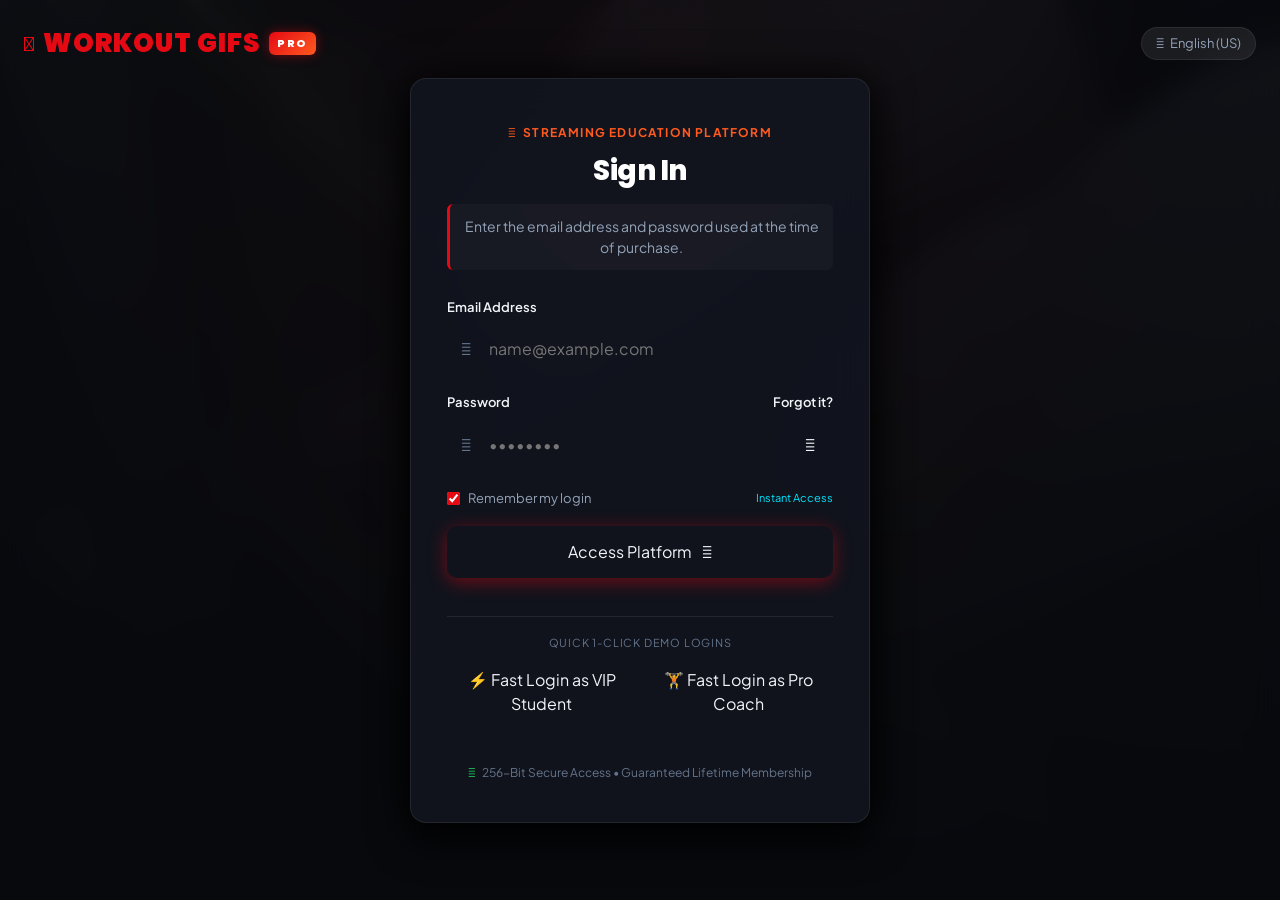
==== index.html @ c352045d "Initial commit: Workout GIFs - Netflix-Style Membership Platform ready for Vercel & Elementor" ====
<!DOCTYPE html>
<html lang="en">
<head>
  <meta charset="UTF-8">
  <meta name="viewport" content="width=device-width, initial-scale=1.0, viewport-fit=cover">
  <title>Workout GIFs • Netflix-Style Exercise Streaming & Membership Platform</title>
  
  <!-- ==========================================================================
       PROJECT CUSTOMIZATION VARIABLES (CUSTOM VARIABLES):
       
       NICHE: [NICHE] -> High-Performance Fitness, Biomechanics & Exercise Streaming
       TARGET AUDIENCE AGE: [AUDIENCE_AGE] -> 20 to 50 years old (Personal Trainers, Coaches, Athletes)
       TARGET AUDIENCE GENDER: [AUDIENCE_GENDER] -> Unisex (Female & Male Training Modules)
       MEMBERSHIP AREA NAME: [MEMBERSHIP_NAME] -> Workout GIFs • Exercise Streaming Platform
       VISUAL STYLE: [VISUAL_STYLE] -> Netflix Dark Cinema Premium
       PRIMARY COLOR: [PRIMARY_COLOR] -> #E50914 (Crimson Netflix Red)
       SECONDARY COLOR: [SECONDARY_COLOR] -> #FF5A1F (Athletic Neon Orange)
       ========================================================================== -->

  <!-- Google Fonts: Plus Jakarta Sans & Poppins -->
  <link rel="preconnect" href="https://fonts.googleapis.com">
  <link rel="preconnect" href="https://fonts.gstatic.com" crossorigin>
  <link href="https://fonts.googleapis.com/css2?family=Plus+Jakarta+Sans:wght@400;500;600;700;800;900&family=Poppins:wght@500;600;700;800;900&display=swap" rel="stylesheet">

  <!-- Font Awesome 6 Icons (Free CDN) -->
  <link rel="stylesheet" href="https://cdnjs.cloudflare.com/ajax/libs/font-awesome/6.5.1/css/all.min.css" integrity="sha512-DTOQO9RWCH3ppGqcWaEA1BIZOC6xxalwEsw9c2QQeAIftl+Vegovlnee1c9QX4TctnWMn13TZye+giMm8e2LwA==" crossorigin="anonymous" referrerpolicy="no-referrer" />

  <!-- Main Stylesheet -->
  <link rel="stylesheet" href="./styles.css">
</head>
<body class="ff-app-root">

  <!-- ==========================================================================
       1. CINEMATIC LOGIN SCREEN (STREAMING STYLE)
       ========================================================================== -->
  <div id="ff-login-screen" class="ff-login-screen">
    <div class="ff-login-backdrop-overlay"></div>
    
    <div class="ff-login-topbar">
      <div class="ff-brand-logo">
        <i class="fa-solid fa-play" style="font-size: 20px;"></i>
        <span>WORKOUT GIFs</span>
        <span class="ff-badge-pro">PRO</span>
      </div>
      <div class="ff-login-lang-pill">
        <i class="fa-solid fa-globe"></i>
        <span>English (US)</span>
      </div>
    </div>

    <div class="ff-login-card">
      <div class="ff-login-header">
        <div class="ff-login-tagline">
          <i class="fa-solid fa-fire"></i>
          <span>Streaming Education Platform</span>
        </div>
        <h2 class="ff-login-title">Sign In</h2>
        <p class="ff-login-instruction">
          Enter the email address and password used at the time of purchase.
        </p>
      </div>

      <div id="ff-login-alert" class="ff-login-alert ff-hidden"></div>

      <form id="ff-login-form" class="ff-login-form">
        <div class="ff-form-group">
          <label class="ff-label" for="ff-login-email">Email Address</label>
          <div class="ff-input-wrapper">
            <i class="fa-regular fa-envelope ff-input-icon"></i>
            <input type="email" id="ff-login-email" class="ff-input" placeholder="name@example.com" required autocomplete="email">
          </div>
        </div>

        <div class="ff-form-group">
          <div class="ff-label">
            <span>Password</span>
            <a href="javascript:void(0)" class="ff-link" onclick="alert('Enter any email and password to access this demo membership version.')">Forgot it?</a>
          </div>
          <div class="ff-input-wrapper">
            <i class="fa-solid fa-lock ff-input-icon"></i>
            <input type="password" id="ff-login-password" class="ff-input" placeholder="••••••••" required autocomplete="current-password">
            <button type="button" id="ff-toggle-password" class="ff-password-toggle" title="Show or hide password">
              <i class="fa-regular fa-eye"></i>
            </button>
          </div>
        </div>

        <div class="ff-login-options">
          <label class="ff-checkbox-label">
            <input type="checkbox" id="ff-remember-me" checked>
            <span>Remember my login</span>
          </label>
          <span style="font-size: 11px; color: var(--ff-accent-cyan);">Instant Access</span>
        </div>

        <button type="submit" id="ff-btn-submit-login" class="ff-btn-primary">
          <span>Access Platform</span>
          <i class="fa-solid fa-arrow-right"></i>
        </button>

        <div class="ff-login-demo-pills">
          <span class="ff-demo-text">Quick 1-Click Demo Logins</span>
          <div class="ff-pills-row">
            <button type="button" id="ff-fast-login-alumno" class="ff-pill-btn">
              ⚡ Fast Login as VIP Student
            </button>
            <button type="button" id="ff-fast-login-coach" class="ff-pill-btn">
              🏋️ Fast Login as Pro Coach
            </button>
          </div>
        </div>

        <div class="ff-login-footer">
          <i class="fa-solid fa-shield-halved" style="color: #22c55e;"></i>
          <span>256-Bit Secure Access • Guaranteed Lifetime Membership</span>
        </div>
      </form>
    </div>
  </div>

  <!-- ==========================================================================
       2. MAIN PLATFORM CONTAINER (STREAMING EXPERIENCE)
       ========================================================================== -->
  <div id="ff-main-app" class="ff-main-app ff-hidden">

    <!-- TOPBAR NAVIGATION (NETFLIX NAVBAR) -->
    <header id="ff-navbar" class="ff-navbar">
      <div class="ff-nav-left">
        <a href="javascript:void(0)" onclick="navigateTo('inicio')" class="ff-brand-logo">
          <i class="fa-solid fa-play" style="font-size: 18px;"></i>
          <span>WORKOUT GIFs</span>
          <span class="ff-badge-pro">PRO</span>
        </a>

        <!-- Main Desktop Menu -->
        <ul class="ff-nav-menu">
          <li class="ff-nav-item ff-active" data-target="inicio">
            <a href="javascript:void(0)" class="ff-nav-link">Home</a>
          </li>
          <li class="ff-nav-item" data-target="modulos">
            <a href="javascript:void(0)" class="ff-nav-link">Modules</a>
          </li>
          <li class="ff-nav-item" data-target="clases">
            <a href="javascript:void(0)" class="ff-nav-link">Classes</a>
          </li>
          <li class="ff-nav-item" data-target="bonus">
            <a href="javascript:void(0)" class="ff-nav-link">
              <span>Bonuses</span>
              <span class="ff-badge-status ff-badge-nuevo" style="font-size: 9px; padding: 1px 5px;">4 FREE</span>
            </a>
          </li>
          <li class="ff-nav-item" data-target="recursos">
            <a href="javascript:void(0)" class="ff-nav-link">Resources</a>
          </li>
          <li class="ff-nav-item" data-target="comunidad">
            <a href="javascript:void(0)" class="ff-nav-link">Community</a>
          </li>
          <li class="ff-nav-item" data-target="soporte">
            <a href="javascript:void(0)" class="ff-nav-link">Support</a>
          </li>
          <li class="ff-nav-item" data-target="perfil">
            <a href="javascript:void(0)" class="ff-nav-link">My Profile</a>
          </li>
        </ul>
      </div>

      <div class="ff-nav-right">
        <!-- Expandable Search Bar -->
        <div id="ff-search-box" class="ff-search-box">
          <button id="ff-search-btn" class="ff-search-btn" title="Search exercises or classes">
            <i class="fa-solid fa-magnifying-glass"></i>
          </button>
          <input type="text" id="ff-search-input" class="ff-search-input" placeholder="Search exercises, muscle groups, techniques...">
        </div>

        <!-- Notifications -->
        <div class="ff-notifications">
          <button id="ff-notif-btn" class="ff-notif-btn" title="Notifications">
            <i class="fa-regular fa-bell"></i>
            <span class="ff-notif-badge"></span>
          </button>
          <div id="ff-notif-dropdown" class="ff-notif-dropdown">
            <div class="ff-notif-head">
              <span>Recent Notifications</span>
              <span style="font-size: 11px; color: var(--ff-primary); cursor: pointer;">Mark all as read</span>
            </div>
            <div class="ff-notif-item" onclick="openPlayerModal('class-1')">
              <i class="fa-solid fa-sparkles ff-notif-icon"></i>
              <div>
                <strong>New MasterClass added:</strong> Squat Biomechanics in 4K.
                <div style="font-size: 10px; color: var(--ff-text-dim);">30 minutes ago</div>
              </div>
            </div>
            <div class="ff-notif-item" onclick="navigateTo('bonus')">
              <i class="fa-solid fa-gift ff-notif-icon"></i>
              <div>
                <strong>Bonus unlocked:</strong> Automated Periodization Spreadsheet V3.
                <div style="font-size: 10px; color: var(--ff-text-dim);">Today at 10:15 AM</div>
              </div>
            </div>
            <div class="ff-notif-item" onclick="navigateTo('comunidad')">
              <i class="fa-solid fa-comments ff-notif-icon"></i>
              <div>
                <strong>Active Community:</strong> Coach Mateo shared a new case study.
                <div style="font-size: 10px; color: var(--ff-text-dim);">Yesterday</div>
              </div>
            </div>
          </div>
        </div>

        <!-- User Profile Dropdown -->
        <div id="ff-profile-menu" class="ff-profile-menu">
          <div id="ff-profile-btn" class="ff-profile-btn">
            <div class="ff-avatar-badge ff-profile-avatar-bind">VP</div>
            <i class="fa-solid fa-chevron-down ff-profile-arrow"></i>
          </div>

          <div id="ff-profile-dropdown" class="ff-profile-dropdown">
            <div class="ff-profile-user-info">
              <span class="ff-profile-name ff-profile-name-bind">VIP Athlete</span>
              <span class="ff-profile-email ff-profile-email-bind">member@example.com</span>
              <span class="ff-profile-plan-pill">Lifetime Pro Membership</span>
            </div>
            <div class="ff-dropdown-links">
              <div class="ff-dropdown-link" onclick="navigateTo('perfil')">
                <i class="fa-regular fa-user"></i>
                <span>My Profile & Progress</span>
              </div>
              <div class="ff-dropdown-link" onclick="navigateTo('perfil')">
                <i class="fa-regular fa-bookmark"></i>
                <span>My Saved Classes</span>
              </div>
              <div class="ff-dropdown-link" onclick="navigateTo('soporte')">
                <i class="fa-regular fa-circle-question"></i>
                <span>Help Center & FAQ</span>
              </div>
              <div class="ff-dropdown-link ff-dropdown-logout ff-action-logout">
                <i class="fa-solid fa-right-from-bracket"></i>
                <span>Sign Out</span>
              </div>
            </div>
          </div>
        </div>

        <!-- Mobile Hamburger Button -->
        <button id="ff-hamburger" class="ff-hamburger" title="Open mobile navigation">
          <i class="fa-solid fa-bars"></i>
        </button>
      </div>
    </header>

    <!-- MOBILE OFF-CANVAS DRAWER -->
    <div id="ff-mobile-drawer" class="ff-mobile-drawer">
      <div id="ff-drawer-backdrop" class="ff-drawer-backdrop"></div>
      <div class="ff-drawer-content">
        <div class="ff-drawer-header">
          <div class="ff-brand-logo">
            <i class="fa-solid fa-play" style="font-size: 16px;"></i>
            <span>WORKOUT GIFs</span>
            <span class="ff-badge-pro">PRO</span>
          </div>
          <button id="ff-drawer-close" class="ff-drawer-close">
            <i class="fa-solid fa-xmark"></i>
          </button>
        </div>

        <ul class="ff-drawer-nav">
          <li class="ff-drawer-item ff-active" data-target="inicio">
            <a href="javascript:void(0)" class="ff-drawer-link">
              <i class="fa-solid fa-house"></i>
              <span>Home</span>
            </a>
          </li>
          <li class="ff-drawer-item" data-target="modulos">
            <a href="javascript:void(0)" class="ff-drawer-link">
              <i class="fa-solid fa-cubes"></i>
              <span>Modules</span>
            </a>
          </li>
          <li class="ff-drawer-item" data-target="clases">
            <a href="javascript:void(0)" class="ff-drawer-link">
              <i class="fa-solid fa-film"></i>
              <span>Classes & Videos</span>
            </a>
          </li>
          <li class="ff-drawer-item" data-target="bonus">
            <a href="javascript:void(0)" class="ff-drawer-link">
              <i class="fa-solid fa-gift"></i>
              <span>4 Exclusive Bonuses</span>
            </a>
          </li>
          <li class="ff-drawer-item" data-target="recursos">
            <a href="javascript:void(0)" class="ff-drawer-link">
              <i class="fa-solid fa-download"></i>
              <span>Resources & PDFs</span>
            </a>
          </li>
          <li class="ff-drawer-item" data-target="comunidad">
            <a href="javascript:void(0)" class="ff-drawer-link">
              <i class="fa-solid fa-users"></i>
              <span>VIP Community</span>
            </a>
          </li>
          <li class="ff-drawer-item" data-target="soporte">
            <a href="javascript:void(0)" class="ff-drawer-link">
              <i class="fa-solid fa-headset"></i>
              <span>Technical Support</span>
            </a>
          </li>
          <li class="ff-drawer-item" data-target="perfil">
            <a href="javascript:void(0)" class="ff-drawer-link">
              <i class="fa-solid fa-user-gear"></i>
              <span>My Profile</span>
            </a>
          </li>
        </ul>

        <div style="margin-top: auto; padding-top: 16px; border-top: 1px solid var(--ff-border-subtle);">
          <button class="ff-btn-secondary ff-action-logout" style="width: 100%; justify-content: center; color: #f87171; border-color: rgba(220,38,38,0.3);">
            <i class="fa-solid fa-right-from-bracket"></i>
            <span>Sign Out</span>
          </button>
        </div>
      </div>
    </div>

    <!-- ==========================================================================
         MAIN CONTENT AREA (DYNAMIC FRONT-END VIEWS)
         ========================================================================== -->
    <main class="ff-main-wrapper">

      <!-- ========================================================================
           A) VIEW: HOME / STREAMING FEED (#ff-view-inicio)
           ======================================================================== -->
      <section id="ff-view-inicio" class="ff-section-view ff-view-active">
        
        <!-- FEATURED HERO BANNER (NETFLIX CINEMA STYLE) -->
        <div class="ff-hero">
          <div class="ff-container">
            <div class="ff-hero-content">
              <div class="ff-hero-badges">
                <span class="ff-hero-kicker">🔥 #1 TRENDING IN WORKOUT SCIENCE</span>
                <span class="ff-hero-pill">4K ULTRA HD</span>
                <span class="ff-hero-pill">MASTERCLASS</span>
              </div>

              <h1 class="ff-hero-title">
                MASTER BIOMECHANICS: THE SCIENCE OF HYPERTROPHY & PERFECT FORM
              </h1>

              <p class="ff-hero-description">
                Learn how to perform and coach every movement with pinpoint accuracy. Protect your joints, maximize motor unit recruitment in every set, and master the full library of 1,000+ exercise GIFs ready to share via WhatsApp.
              </p>

              <div class="ff-hero-meta">
                <span class="ff-match-score">99% Match</span>
                <span>2026</span>
                <span>8 Modules</span>
                <span>120+ Lessons</span>
                <span class="ff-badge-status ff-badge-disponible">Cinema Quality</span>
              </div>

              <div class="ff-hero-actions">
                <button class="ff-btn-play" onclick="openPlayerModal('class-1')">
                  <i class="fa-solid fa-play"></i>
                  <span>Play Now</span>
                </button>
                <button class="ff-btn-secondary" onclick="openPlayerModal('class-1')">
                  <i class="fa-solid fa-circle-info"></i>
                  <span>More Info</span>
                </button>
                <button class="ff-btn-icon-round" onclick="showToast('✓ Saved to your favorites list', 'fa-solid fa-bookmark')" title="Add to My List">
                  <i class="fa-solid fa-plus"></i>
                </button>
              </div>
            </div>
          </div>
        </div>

        <!-- CONTENT ROWS / HORIZONTAL CAROUSELS -->
        <div class="ff-feed-rows">
          
          <!-- ROW 1: CONTINUE LEARNING -->
          <div class="ff-row">
            <div class="ff-row-header">
              <div class="ff-row-title-wrap">
                <h3 class="ff-row-title">Continue Learning</h3>
                <span class="ff-row-badge">In Progress</span>
              </div>
              <span class="ff-row-see-all" onclick="navigateTo('clases')">View All <i class="fa-solid fa-chevron-right"></i></span>
            </div>
            
            <div class="ff-carousel-wrapper">
              <button class="ff-carousel-nav ff-carousel-prev" title="Scroll left"><i class="fa-solid fa-chevron-left"></i></button>
              <div id="ff-track-seguir-viendo" class="ff-carousel-track">
                <!-- Injected via JS -->
              </div>
              <button class="ff-carousel-nav ff-carousel-next" title="Scroll right"><i class="fa-solid fa-chevron-right"></i></button>
            </div>
          </div>

          <!-- ROW 2: START HERE (FOUNDATIONS) -->
          <div class="ff-row">
            <div class="ff-row-header">
              <div class="ff-row-title-wrap">
                <h3 class="ff-row-title">Start Here • Platform Foundations & Onboarding</h3>
                <span class="ff-row-badge">Getting Started</span>
              </div>
              <span class="ff-row-see-all" onclick="navigateTo('modulos')">View Modules <i class="fa-solid fa-chevron-right"></i></span>
            </div>
            
            <div class="ff-carousel-wrapper">
              <button class="ff-carousel-nav ff-carousel-prev"><i class="fa-solid fa-chevron-left"></i></button>
              <div id="ff-track-empieza-aqui" class="ff-carousel-track">
                <!-- Injected via JS -->
              </div>
              <button class="ff-carousel-nav ff-carousel-next"><i class="fa-solid fa-chevron-right"></i></button>
            </div>
          </div>

          <!-- ROW 3: TOP 5 MOST WATCHED (NETFLIX BIG NUMBERS) -->
          <div class="ff-row">
            <div class="ff-row-header">
              <div class="ff-row-title-wrap">
                <h3 class="ff-row-title">Top 5 Most Watched Classes This Week</h3>
                <span class="ff-row-badge" style="background: rgba(229,9,20,0.15); color: #ff4d5a; border-color: rgba(229,9,20,0.3);">Trending</span>
              </div>
            </div>
            
            <div class="ff-carousel-wrapper">
              <button class="ff-carousel-nav ff-carousel-prev"><i class="fa-solid fa-chevron-left"></i></button>
              <div id="ff-track-top10" class="ff-carousel-track">
                <!-- Injected via JS -->
              </div>
              <button class="ff-carousel-nav ff-carousel-next"><i class="fa-solid fa-chevron-right"></i></button>
            </div>
          </div>

          <!-- ROW 4: RECOMMENDED FOR YOU -->
          <div class="ff-row">
            <div class="ff-row-header">
              <div class="ff-row-title-wrap">
                <h3 class="ff-row-title">Recommended For You</h3>
                <span class="ff-row-badge">Tailored to your profile</span>
              </div>
              <span class="ff-row-see-all" onclick="navigateTo('clases')">Explore Library <i class="fa-solid fa-chevron-right"></i></span>
            </div>
            
            <div class="ff-carousel-wrapper">
              <button class="ff-carousel-nav ff-carousel-prev"><i class="fa-solid fa-chevron-left"></i></button>
              <div id="ff-track-recomendados" class="ff-carousel-track">
                <!-- Injected via JS -->
              </div>
              <button class="ff-carousel-nav ff-carousel-next"><i class="fa-solid fa-chevron-right"></i></button>
            </div>
          </div>

          <!-- ROW 5: NEW RELEASES & PREMIERES -->
          <div class="ff-row">
            <div class="ff-row-header">
              <div class="ff-row-title-wrap">
                <h3 class="ff-row-title">New Releases & Exclusive Premieres</h3>
                <span class="ff-row-badge">Updated 2026</span>
              </div>
              <span class="ff-row-see-all" onclick="navigateTo('clases')">View All <i class="fa-solid fa-chevron-right"></i></span>
            </div>
            
            <div class="ff-carousel-wrapper">
              <button class="ff-carousel-nav ff-carousel-prev"><i class="fa-solid fa-chevron-left"></i></button>
              <div id="ff-track-nuevos" class="ff-carousel-track">
                <!-- Injected via JS -->
              </div>
              <button class="ff-carousel-nav ff-carousel-next"><i class="fa-solid fa-chevron-right"></i></button>
            </div>
          </div>

          <!-- VIP BONUSES PROMOTIONAL CALLOUT BANNER -->
          <div class="ff-container" style="margin-top: 10px; margin-bottom: 20px;">
            <div style="background: linear-gradient(135deg, rgba(229,9,20,0.2) 0%, rgba(255,90,31,0.1) 100%), #141824; border: 1px solid rgba(229,9,20,0.3); border-radius: var(--ff-radius-lg); padding: 36px; display: flex; align-items: center; justify-content: space-between; flex-wrap: wrap; gap: 24px;">
              <div style="max-width: 680px;">
                <span style="color: var(--ff-secondary); font-size: 12px; font-weight: 800; text-transform: uppercase; letter-spacing: 1.2px;">Don't forget your gifts!</span>
                <h3 style="font-family: var(--ff-font-display); font-size: 26px; font-weight: 900; color: #fff; margin-top: 6px;">You Have 4 Exclusive Bonuses Worth $297 USD Unlocked</h3>
                <p style="font-size: 14px; color: var(--ff-text-muted); margin-top: 8px;">Includes the Master Hypertrophy Manual, Posture Correction Guide, 150 High-Protein Recipes, and the Automated Periodization Spreadsheet.</p>
              </div>
              <button class="ff-btn-primary" onclick="navigateTo('bonus')" style="width: auto; padding: 14px 28px;">
                <i class="fa-solid fa-gift"></i>
                <span>View & Download Bonuses</span>
              </button>
            </div>
          </div>

        </div>
      </section>

      <!-- ========================================================================
           B) VIEW: TRAINING MODULES (#ff-view-modulos)
           ======================================================================== -->
      <section id="ff-view-modulos" class="ff-section-view">
        <div class="ff-page-header">
          <span class="ff-page-kicker">Complete Learning Curriculum</span>
          <h2 class="ff-page-title">Training Modules</h2>
          <p class="ff-page-desc">Explore the structured step-by-step curriculum. From core biomechanical foundations to advanced loading periodization and hypertrophy techniques.</p>
        </div>

        <div id="ff-modules-grid" class="ff-modules-grid">
          <!-- Injected via JS -->
        </div>
      </section>

      <!-- ========================================================================
           C) VIEW: CLASSES & CONTENT LIBRARY (#ff-view-clases)
           ======================================================================== -->
      <section id="ff-view-clases" class="ff-section-view">
        <div class="ff-page-header">
          <span class="ff-page-kicker">Streaming Exercise Video Library</span>
          <h2 class="ff-page-title">Classes & Form Breakdowns</h2>
          <p class="ff-page-desc">Filter by muscle group, difficulty level, or search directly for any exercise to view the high-definition breakdown and key coaching cues.</p>
        </div>

        <div class="ff-filter-bar">
          <div class="ff-filter-chips">
            <button class="ff-chip ff-active" data-category="todos">All Exercises</button>
            <button class="ff-chip" data-category="piernas">Legs & Glutes</button>
            <button class="ff-chip" data-category="pecho">Chest</button>
            <button class="ff-chip" data-category="espalda">Back</button>
            <button class="ff-chip" data-category="hombros">Shoulders & Arms</button>
            <button class="ff-chip" data-category="funcional">Functional & HIIT</button>
            <button class="ff-chip" data-category="movilidad">Mobility</button>
          </div>

          <div class="ff-search-filter-wrap">
            <i class="fa-solid fa-magnifying-glass"></i>
            <input type="text" id="ff-class-search-input" class="ff-search-filter-input" placeholder="Filter by exercise name or technique...">
          </div>
        </div>

        <div id="ff-classes-grid" class="ff-classes-grid">
          <!-- Injected via JS -->
        </div>
      </section>

      <!-- ========================================================================
           D) VIEW: EXCLUSIVE BONUSES (#ff-view-bonus)
           ======================================================================== -->
      <section id="ff-view-bonus" class="ff-section-view">
        <div class="ff-page-header">
          <span class="ff-page-kicker">VIP Exclusive Materials</span>
          <h2 class="ff-page-title">Your 4 Exclusive High-Value Bonuses</h2>
          <p class="ff-page-desc">Advanced tools, e-books, and spreadsheets built to accelerate your results and give you an unfair competitive advantage as an athlete or fitness coach.</p>
        </div>

        <div id="ff-bonuses-grid" class="ff-bonuses-grid">
          <!-- Injected via JS -->
        </div>
      </section>

      <!-- ========================================================================
           E) VIEW: DOWNLOADABLE RESOURCES (#ff-view-recursos)
           ======================================================================== -->
      <section id="ff-view-recursos" class="ff-section-view">
        <div class="ff-page-header">
          <span class="ff-page-kicker">Coach & Athlete Toolbox</span>
          <h2 class="ff-page-title">Downloadable Resources, PDFs & Spreadsheets</h2>
          <p class="ff-page-desc">Download checklists, calorie calculators, postural assessment templates, and done-for-you client forms ready to use in your coaching sessions.</p>
        </div>

        <div id="ff-resources-grid" class="ff-resources-grid">
          <!-- Injected via JS -->
        </div>
      </section>

      <!-- ========================================================================
           F) VIEW: VIP COMMUNITY (#ff-view-comunidad)
           ======================================================================== -->
      <section id="ff-view-comunidad" class="ff-section-view">
        <div class="ff-page-header">
          <span class="ff-page-kicker">Private Student & Coach Community</span>
          <h2 class="ff-page-title">VIP Discussion Feed</h2>
          <p class="ff-page-desc">Connect with fellow members, share physique progress, ask biomechanics questions, and get feedback from certified coaches.</p>
        </div>

        <div class="ff-community-layout">
          <!-- Main Feed -->
          <div class="ff-community-feed">
            <div class="ff-post-creator">
              <div class="ff-creator-header">
                <div class="ff-author-avatar ff-profile-avatar-bind">VP</div>
                <strong style="color: #fff; font-size: 14px;">What are you training today?</strong>
              </div>
              <textarea id="ff-post-textarea" class="ff-creator-input" placeholder="Share your form questions, PR milestones, or client wins with the community..."></textarea>
              <div class="ff-creator-actions">
                <div class="ff-creator-tools">
                  <span class="ff-tool-btn" onclick="showToast('Attach photo simulated', 'fa-solid fa-image')"><i class="fa-regular fa-image"></i> Photo</span>
                  <span class="ff-tool-btn" onclick="showToast('Attach video simulated', 'fa-solid fa-video')"><i class="fa-solid fa-video"></i> Video</span>
                </div>
                <button id="ff-btn-publish-post" class="ff-btn-primary" style="width: auto; padding: 8px 20px;">
                  <i class="fa-solid fa-paper-plane"></i>
                  <span>Post</span>
                </button>
              </div>
            </div>

            <!-- Posts List -->
            <div id="ff-community-posts-list" style="display: flex; flex-direction: column; gap: 20px;">
              <!-- Injected via JS -->
            </div>
          </div>

          <!-- Community Sidebar -->
          <aside class="ff-community-sidebar">
            <div class="ff-sidebar-widget">
              <h4 class="ff-widget-title"><i class="fa-solid fa-trophy" style="color: var(--ff-accent-gold);"></i> Leaderboard</h4>
              <div class="ff-ranking-list">
                <div class="ff-ranking-item">
                  <div class="ff-rank-user">
                    <span class="ff-rank-num">1</span>
                    <div>
                      <div style="font-weight: 700; color: #fff;">Coach Mateo Rivas</div>
                      <div style="font-size: 11px; color: var(--ff-text-muted);">48 classes completed</div>
                    </div>
                  </div>
                  <span class="ff-rank-xp">2,450 XP</span>
                </div>
                <div class="ff-ranking-item">
                  <div class="ff-rank-user">
                    <span class="ff-rank-num">2</span>
                    <div>
                      <div style="font-weight: 700; color: #fff;">Valeria Gomez</div>
                      <div style="font-size: 11px; color: var(--ff-text-muted);">42 classes completed</div>
                    </div>
                  </div>
                  <span class="ff-rank-xp">2,100 XP</span>
                </div>
                <div class="ff-ranking-item">
                  <div class="ff-rank-user">
                    <span class="ff-rank-num">3</span>
                    <div>
                      <div style="font-weight: 700; color: #fff;">Carlos Mendez</div>
                      <div style="font-size: 11px; color: var(--ff-text-muted);">36 classes completed</div>
                    </div>
                  </div>
                  <span class="ff-rank-xp">1,820 XP</span>
                </div>
              </div>
            </div>

            <div class="ff-sidebar-widget">
              <h4 class="ff-widget-title"><i class="fa-solid fa-shield-halved" style="color: var(--ff-primary);"></i> Community Guidelines</h4>
              <ul style="font-size: 13px; color: var(--ff-text-muted); list-style: none; display: flex; flex-direction: column; gap: 8px;">
                <li>✓ Mutual respect and constructive feedback.</li>
                <li>✓ High-quality discussions on biomechanics and training.</li>
                <li>✓ No spam or unauthorized external promotions.</li>
              </ul>
            </div>
          </aside>
        </div>
      </section>

      <!-- ========================================================================
           G) VIEW: SUPPORT & FAQ (#ff-view-soporte)
           ======================================================================== -->
      <section id="ff-view-soporte" class="ff-section-view">
        <div class="ff-page-header">
          <span class="ff-page-kicker">Student Help Center</span>
          <h2 class="ff-page-title">Technical Support & Frequently Asked Questions</h2>
          <p class="ff-page-desc">Find instant answers to common questions or reach out directly to our dedicated support team.</p>
        </div>

        <div class="ff-support-layout">
          <!-- Support Channels -->
          <div class="ff-support-cards-row">
            <div class="ff-support-channel-card">
              <div class="ff-channel-icon">
                <i class="fa-brands fa-whatsapp"></i>
              </div>
              <h3 style="font-size: 18px; font-weight: 800; color: #fff;">WhatsApp Support</h3>
              <p style="font-size: 13px; color: var(--ff-text-muted);">Direct priority assistance Monday to Saturday from 9:00 AM to 8:00 PM for login issues and immediate guidance.</p>
              <button class="ff-btn-primary" style="margin-top: 8px; width: 100%; background: #16a34a;" onclick="showToast('Connecting with technical support on WhatsApp...', 'fa-brands fa-whatsapp')">
                <i class="fa-brands fa-whatsapp"></i>
                <span>Chat on WhatsApp</span>
              </button>
            </div>

            <div class="ff-support-channel-card">
              <div class="ff-channel-icon ff-email-icon">
                <i class="fa-regular fa-envelope"></i>
              </div>
              <h3 style="font-size: 18px; font-weight: 800; color: #fff;">Email Support</h3>
              <p style="font-size: 13px; color: var(--ff-text-muted);">Write to us at support@workoutgifs.com for technical inquiries, credential changes, or billing questions.</p>
              <button class="ff-btn-secondary" style="margin-top: 8px; width: 100%;" onclick="showToast('Opening your default email client...', 'fa-solid fa-envelope')">
                <i class="fa-solid fa-envelope"></i>
                <span>Send an Email</span>
              </button>
            </div>
          </div>

          <!-- Video Walkthrough -->
          <div style="background: var(--ff-bg-card); border: 1px solid var(--ff-border-subtle); border-radius: var(--ff-radius-md); padding: 24px; display: flex; align-items: center; justify-content: space-between; flex-wrap: wrap; gap: 20px;">
            <div>
              <span class="ff-badge-status ff-badge-nuevo" style="margin-bottom: 6px; display: inline-block;">Onboarding Tutorial</span>
              <h3 style="font-size: 18px; font-weight: 800; color: #fff;">How to send GIFs to your clients in 3 taps?</h3>
              <p style="font-size: 13px; color: var(--ff-text-muted); margin-top: 4px;">Watch this quick 3-minute video showing you how to navigate the library directly from your smartphone.</p>
            </div>
            <button class="ff-btn-secondary" onclick="openPlayerModal('class-1')">
              <i class="fa-solid fa-play"></i>
              <span>Watch Video Tutorial</span>
            </button>
          </div>

          <!-- FAQ Accordion -->
          <div>
            <h3 style="font-family: var(--ff-font-display); font-size: 22px; font-weight: 800; color: #fff; margin-bottom: 16px;">
              Frequently Asked Questions
            </h3>
            <div id="ff-faq-list" class="ff-faq-list">
              <!-- Injected via JS -->
            </div>
          </div>
        </div>
      </section>

      <!-- ========================================================================
           H) VIEW: MY PROFILE & PROGRESS (#ff-view-perfil)
           ======================================================================== -->
      <section id="ff-view-perfil" class="ff-section-view">
        <div class="ff-page-header">
          <span class="ff-page-kicker">Your Account</span>
          <h2 class="ff-page-title">My Profile & Learning Progress</h2>
          <p class="ff-page-desc">Track your study metrics, completed lessons, daily streak, and manage your saved video collection.</p>
        </div>

        <div class="ff-profile-layout">
          <!-- Profile Hero Card -->
          <div class="ff-profile-hero-card">
            <div class="ff-profile-details">
              <div class="ff-profile-avatar-big ff-profile-avatar-bind">VP</div>
              <div class="ff-profile-title-wrap">
                <h3 class="ff-profile-username ff-profile-name-bind">VIP Athlete</h3>
                <span class="ff-profile-useremail ff-profile-email-bind">member@example.com</span>
                <span class="ff-profile-plan-pill" style="margin-top: 6px;">Lifetime Pro Membership Active</span>
              </div>
            </div>

            <div style="display: flex; gap: 12px;">
              <button class="ff-btn-secondary" onclick="showToast('User data synchronized', 'fa-solid fa-arrows-rotate')">
                <i class="fa-solid fa-arrows-rotate"></i>
                <span>Sync</span>
              </button>
              <button class="ff-btn-primary ff-action-logout" style="width: auto; background: rgba(220,38,38,0.2); border: 1px solid rgba(220,38,38,0.4); color: #fca5a5;">
                <i class="fa-solid fa-right-from-bracket"></i>
                <span>Sign Out</span>
              </button>
            </div>
          </div>

          <!-- Gamified Statistics -->
          <div class="ff-stats-grid">
            <div class="ff-stat-card">
              <span class="ff-stat-label">Overall Progress</span>
              <div id="ff-profile-progress-percent" class="ff-stat-num ff-accent">50%</div>
              <span style="font-size: 11px; color: var(--ff-text-dim);">Of total curriculum</span>
            </div>
            <div class="ff-stat-card">
              <span class="ff-stat-label">Completed Classes</span>
              <div id="ff-profile-completed-count" class="ff-stat-num">4 / 9</div>
              <span style="font-size: 11px; color: var(--ff-text-dim);">Logged on your account</span>
            </div>
            <div class="ff-stat-card">
              <span class="ff-stat-label">Training Hours</span>
              <div class="ff-stat-num" style="color: var(--ff-secondary);">18.5 hrs</div>
              <span style="font-size: 11px; color: var(--ff-text-dim);">Total watch time</span>
            </div>
            <div class="ff-stat-card">
              <span class="ff-stat-label">Study Streak</span>
              <div class="ff-stat-num" style="color: var(--ff-accent-gold);">5 Days 🔥</div>
              <span style="font-size: 11px; color: var(--ff-text-dim);">Keep up the momentum!</span>
            </div>
          </div>

          <!-- Saved Classes (My List) -->
          <div>
            <h3 style="font-family: var(--ff-font-display); font-size: 20px; font-weight: 800; color: #fff; margin-bottom: 16px;">
              <i class="fa-solid fa-bookmark" style="color: var(--ff-primary);"></i> My Saved Classes
            </h3>
            <div id="ff-profile-saved-grid" style="display: grid; grid-template-columns: repeat(auto-fill, minmax(260px, 1fr)); gap: 18px;">
              <!-- Injected via JS -->
            </div>
          </div>
        </div>
      </section>

    </main>

    <!-- ========================================================================
         CINEMATIC LESSON PLAYER MODAL (#ff-player-modal)
         ======================================================================== -->
    <div id="ff-player-modal" class="ff-player-modal">
      <div class="ff-player-dialog">
        <button id="ff-player-close" class="ff-player-close-btn" title="Close player">
          <i class="fa-solid fa-xmark"></i>
        </button>

        <!-- Video Stage -->
        <div class="ff-video-stage">
          <video id="ff-modal-video" controls loop playsinline></video>
        </div>

        <!-- Class Metadata & Body -->
        <div class="ff-player-body">
          <div class="ff-player-title-row">
            <div>
              <span id="ff-modal-category" style="font-size: 12px; font-weight: 800; text-transform: uppercase; color: var(--ff-secondary); letter-spacing: 0.8px;">Module 01 • Legs</span>
              <h2 id="ff-modal-title" class="ff-player-title">Barbell Squat vs. Hack Squat</h2>
              <div style="display: flex; gap: 14px; align-items: center; margin-top: 6px; font-size: 13px; color: var(--ff-text-muted);">
                <span id="ff-modal-rating" style="color: var(--ff-accent-gold); font-weight: 700;">4.9 ★★★★★</span>
                <span id="ff-modal-duration"><i class="fa-regular fa-clock"></i> 14:20 min</span>
                <span class="ff-badge-status ff-badge-nuevo">1080p Full HD</span>
              </div>
            </div>

            <div class="ff-player-actions">
              <button id="ff-modal-btn-complete" class="ff-btn-complete">
                <i class="fa-regular fa-circle-check"></i>
                <span>Mark as Completed</span>
              </button>
              <button id="ff-modal-btn-fav" class="ff-btn-secondary" style="padding: 9px 16px;">
                <i class="fa-regular fa-bookmark"></i>
                <span>My List</span>
              </button>
            </div>
          </div>

          <!-- Interaction Tabs -->
          <div class="ff-player-tabs">
            <button class="ff-tab-btn ff-tab-active" data-tab="desc">Key Takeaways & Form Cues</button>
            <button class="ff-tab-btn" data-tab="next">Next Lessons</button>
            <button class="ff-tab-btn" data-tab="notes">My Personal Notes</button>
            <button class="ff-tab-btn" data-tab="qa">Student Q&A</button>
          </div>

          <!-- Tab 1: Key Takeaways & Description -->
          <div id="ff-tab-desc" class="ff-tab-pane ff-pane-active">
            <p id="ff-modal-desc" style="font-size: 14px; color: var(--ff-text-muted); line-height: 1.6; margin-bottom: 16px;">
              Detailed biomechanical analysis of the movement.
            </p>
            <h4 style="font-size: 14px; font-weight: 800; color: #fff; margin-bottom: 10px;">Critical Coaching Cues:</h4>
            <ul id="ff-modal-keypoints" style="list-style: none; font-size: 13px; color: var(--ff-text-muted);">
              <!-- Injected via JS -->
            </ul>
            <div style="margin-top: 16px; padding: 12px 16px; background: rgba(255,255,255,0.03); border-radius: var(--ff-radius-sm); border: 1px solid var(--ff-border-subtle); display: flex; align-items: center; justify-content: space-between;">
              <span style="font-size: 13px; color: #fff;"><i class="fa-solid fa-paperclip" style="color: var(--ff-primary); margin-right: 8px;"></i> Attached cheat sheet: <strong id="ff-modal-materials">CheatSheet.pdf</strong></span>
              <button class="ff-btn-download" onclick="downloadResource('Technical Class Cheat Sheet')"><i class="fa-solid fa-download"></i> Download</button>
            </div>
          </div>

          <!-- Tab 2: Next Lessons Playlist -->
          <div id="ff-tab-next" class="ff-tab-pane">
            <div id="ff-modal-next-lessons" style="display: flex; flex-direction: column; gap: 8px;">
              <!-- Injected via JS -->
            </div>
          </div>

          <!-- Tab 3: Personal Notes (Auto-saved) -->
          <div id="ff-tab-notes" class="ff-tab-pane">
            <p style="font-size: 13px; color: var(--ff-text-muted); margin-bottom: 10px;">Type your private notes for this lesson. They are automatically saved to your browser.</p>
            <textarea id="ff-modal-notes-textarea" class="ff-creator-input" style="min-height: 120px;" placeholder="e.g. Set bench to 75 degrees to isolate the anterior deltoid and prevent impingement..."></textarea>
            <span style="font-size: 11px; color: var(--ff-accent-green); margin-top: 6px; display: inline-block;">✓ Auto-save active</span>
          </div>

          <!-- Tab 4: Student Q&A -->
          <div id="ff-tab-qa" class="ff-tab-pane">
            <div style="display: flex; gap: 10px; margin-bottom: 16px;">
              <input type="text" id="ff-qa-input" class="ff-input" placeholder="Ask the coaching team a question about this lesson..." style="padding-left: 16px;">
              <button class="ff-btn-primary" style="width: auto; padding: 10px 20px;" onclick="showToast('Question submitted to coaching staff', 'fa-solid fa-paper-plane')">Submit</button>
            </div>
            <div style="font-size: 13px; color: var(--ff-text-muted); border-left: 3px solid var(--ff-secondary); padding-left: 12px;">
              <strong style="color: #fff;">Featured Question:</strong> If my client has tight calves, should I elevate their heels on small plates?<br>
              <em style="color: var(--ff-text-dim);">Coach Answer: Yes, slightly elevating the heels helps maintain an upright torso while you concurrently work on ankle dorsiflexion mobility drills.</em>
            </div>
          </div>
        </div>
      </div>
    </div>

    <!-- FLOATING TOAST NOTIFICATIONS CONTAINER -->
    <div id="ff-toast-container" class="ff-toast-container"></div>

  </div>

  <!-- Main JavaScript File -->
  <script src="./app.js"></script>
</body>
</html>
---- styles.css ----
/* ==========================================================================
   ==========================================================================
   WORKOUT GIFS • NETFLIX-STYLE STREAMING MEMBERSHIP PLATFORM
   ==========================================================================
   PROJECT CUSTOMIZATION VARIABLES (CUSTOM VARIABLES):
   
   NICHE: [NICHE] -> High-Performance Fitness, Biomechanics & Exercise Streaming
   TARGET AUDIENCE AGE: [AUDIENCE_AGE] -> 20 to 50 years old (Personal Trainers, Coaches, Athletes)
   TARGET AUDIENCE GENDER: [AUDIENCE_GENDER] -> Unisex (Female & Male Training Modules)
   MEMBERSHIP AREA NAME: [MEMBERSHIP_NAME] -> Workout GIFs • Exercise Streaming Platform
   VISUAL STYLE: [VISUAL_STYLE] -> Netflix Dark Cinema Premium
   PRIMARY COLOR: [PRIMARY_COLOR] -> #E50914 (Crimson Netflix Red)
   SECONDARY COLOR: [SECONDARY_COLOR] -> #FF5A1F (Athletic Neon Orange)
   ========================================================================== */

/* --- VARIABLES CSS GLOBALES (Fácil edición para Elementor o cualquier Nicho) --- */
:root {
  /* Identidad Visual Principal */
  --ff-primary: #E50914;               /* Color Primario (Rojo Netflix) */
  --ff-primary-hover: #f40612;
  --ff-primary-glow: rgba(229, 9, 20, 0.45);
  
  --ff-secondary: #FF5A1F;             /* Color Secundario (Acento Neón) */
  --ff-secondary-hover: #ff7742;
  
  --ff-accent-gold: #ffb703;           /* Acento Dorado para Bonos y Valoraciones */
  --ff-accent-cyan: #00e5ff;           /* Acento Cyan para Badges y Novedades */
  --ff-accent-green: #10b981;          /* Verde para Clases Completadas / Éxito */
  
  /* Paleta Oscura Cinemática */
  --ff-bg-root: #0a0b0f;               /* Fondo Base de la Plataforma */
  --ff-bg-surface: #12151e;            /* Fondo de Contenedores y Tarjetas */
  --ff-bg-card: #181c28;               /* Fondo de Tarjeta Elevada */
  --ff-bg-card-hover: #212636;         /* Hover de Tarjeta */
  --ff-bg-nav: rgba(10, 11, 15, 0.92); /* Barra de Navegación con Blur */
  --ff-bg-modal: #11141d;              /* Fondo de Modales */
  --ff-bg-glass: rgba(24, 28, 40, 0.75);
  
  /* Textos y Tipografías */
  --ff-text-white: #ffffff;
  --ff-text-main: #f1f5f9;
  --ff-text-muted: #94a3b8;
  --ff-text-dim: #64748b;
  
  /* Bordes y Líneas */
  --ff-border-subtle: rgba(255, 255, 255, 0.08);
  --ff-border-light: rgba(255, 255, 255, 0.15);
  --ff-border-highlight: rgba(229, 9, 20, 0.6);
  
  /* Sombras y Luces */
  --ff-shadow-sm: 0 4px 12px rgba(0, 0, 0, 0.4);
  --ff-shadow-md: 0 8px 24px rgba(0, 0, 0, 0.6);
  --ff-shadow-lg: 0 16px 40px rgba(0, 0, 0, 0.8);
  --ff-shadow-glow: 0 0 25px var(--ff-primary-glow);
  
  /* Tipografía */
  --ff-font: 'Plus Jakarta Sans', -apple-system, BlinkMacSystemFont, 'Segoe UI', Roboto, Helvetica, Arial, sans-serif;
  --ff-font-display: 'Poppins', var(--ff-font);
  
  /* Radios */
  --ff-radius-sm: 6px;
  --ff-radius-md: 10px;
  --ff-radius-lg: 16px;
  --ff-radius-full: 9999px;
  
  /* Transiciones */
  --ff-transition-fast: 0.18s cubic-bezier(0.4, 0, 0.2, 1);
  --ff-transition-smooth: 0.32s cubic-bezier(0.16, 1, 0.3, 1);
}

/* ==========================================================================
   RESET SEGURO PARA ELEMENTOR & CONTENEDOR RAIZ
   ========================================================================== */
.ff-app-root {
  all: initial;
  font-family: var(--ff-font);
  background-color: var(--ff-bg-root);
  color: var(--ff-text-main);
  line-height: 1.5;
  -webkit-font-smoothing: antialiased;
  -moz-osx-font-smoothing: grayscale;
  display: block;
  width: 100%;
  min-height: 100vh;
  box-sizing: border-box;
  overflow-x: hidden;
  position: relative;
}

.ff-app-root *,
.ff-app-root *::before,
.ff-app-root *::after {
  box-sizing: border-box;
  margin: 0;
  padding: 0;
  font-family: inherit;
  -webkit-tap-highlight-color: transparent;
}

.ff-app-root button {
  border: none;
  background: none;
  cursor: pointer;
  color: inherit;
  font: inherit;
}

.ff-app-root input,
.ff-app-root textarea,
.ff-app-root select {
  font: inherit;
  color: inherit;
  border: none;
  outline: none;
  background: none;
}

.ff-app-root a {
  color: inherit;
  text-decoration: none;
}

.ff-app-root img,
.ff-app-root video {
  max-width: 100%;
  height: auto;
  display: block;
}

/* Scrollbar personalizado estilo streaming */
.ff-app-root ::-webkit-scrollbar {
  width: 8px;
  height: 8px;
}
.ff-app-root ::-webkit-scrollbar-track {
  background: #0d0f14;
}
.ff-app-root ::-webkit-scrollbar-thumb {
  background: #252b3d;
  border-radius: 4px;
}
.ff-app-root ::-webkit-scrollbar-thumb:hover {
  background: var(--ff-primary);
}

/* Utilidades generales */
.ff-hidden {
  display: none !important;
}

.ff-container {
  max-width: 1380px;
  margin: 0 auto;
  padding: 0 24px;
}

/* ==========================================================================
   PANTALLA DE LOGIN (100% ESPAÑOL • ESTILO NETFLIX PREMIUM)
   ========================================================================== */
.ff-login-screen {
  position: fixed;
  inset: 0;
  z-index: 9999;
  background-color: var(--ff-bg-root);
  background-image: 
    radial-gradient(circle at 50% 20%, rgba(229, 9, 20, 0.15) 0%, transparent 60%),
    linear-gradient(to bottom, rgba(10, 11, 15, 0.82) 0%, #0a0b0f 100%),
    url('./assets/action-demo.gif');
  background-size: cover;
  background-position: center;
  background-repeat: no-repeat;
  display: flex;
  flex-direction: column;
  align-items: center;
  justify-content: center;
  padding: 24px;
  transition: opacity 0.4s ease, visibility 0.4s ease;
}

.ff-login-backdrop-overlay {
  position: absolute;
  inset: 0;
  backdrop-filter: blur(14px);
  -webkit-backdrop-filter: blur(14px);
  background: rgba(8, 9, 13, 0.78);
  pointer-events: none;
}

.ff-login-topbar {
  position: absolute;
  top: 24px;
  left: 24px;
  right: 24px;
  display: flex;
  justify-content: space-between;
  align-items: center;
  z-index: 2;
  max-width: 1320px;
  margin: 0 auto;
}

.ff-brand-logo {
  display: inline-flex;
  align-items: center;
  gap: 8px;
  font-family: var(--ff-font-display);
  font-size: 26px;
  font-weight: 900;
  letter-spacing: 1px;
  color: var(--ff-primary);
  text-transform: uppercase;
}

.ff-brand-logo .ff-badge-pro {
  background: linear-gradient(135deg, var(--ff-primary), var(--ff-secondary));
  color: #ffffff;
  font-size: 11px;
  font-weight: 800;
  padding: 3px 8px;
  border-radius: var(--ff-radius-sm);
  letter-spacing: 1.5px;
  box-shadow: 0 0 12px var(--ff-primary-glow);
}

.ff-login-lang-pill {
  display: inline-flex;
  align-items: center;
  gap: 6px;
  padding: 6px 14px;
  border-radius: var(--ff-radius-full);
  background: rgba(255, 255, 255, 0.08);
  border: 1px solid var(--ff-border-subtle);
  font-size: 13px;
  color: var(--ff-text-muted);
}

.ff-login-card {
  position: relative;
  z-index: 3;
  width: 100%;
  max-width: 460px;
  background: rgba(18, 21, 30, 0.94);
  backdrop-filter: blur(20px);
  -webkit-backdrop-filter: blur(20px);
  border: 1px solid var(--ff-border-subtle);
  border-radius: var(--ff-radius-lg);
  padding: 40px 36px;
  box-shadow: var(--ff-shadow-lg), 0 0 40px rgba(0,0,0,0.8);
  animation: ffFadeInUp 0.5s var(--ff-transition-smooth);
}

@keyframes ffFadeInUp {
  from {
    opacity: 0;
    transform: translateY(20px);
  }
  to {
    opacity: 1;
    transform: translateY(0);
  }
}

.ff-login-header {
  text-align: center;
  margin-bottom: 28px;
}

.ff-login-tagline {
  display: inline-flex;
  align-items: center;
  gap: 6px;
  color: var(--ff-secondary);
  font-size: 12px;
  font-weight: 700;
  text-transform: uppercase;
  letter-spacing: 1.2px;
  margin-bottom: 8px;
}

.ff-login-title {
  font-family: var(--ff-font-display);
  font-size: 28px;
  font-weight: 800;
  color: var(--ff-text-white);
  margin-bottom: 12px;
  letter-spacing: -0.5px;
}

/* TEXTO EXACTO EXIGIDO EN LAS INSTRUCCIONES */
.ff-login-instruction {
  font-size: 14px;
  color: var(--ff-text-muted);
  line-height: 1.5;
  background: rgba(255, 255, 255, 0.03);
  padding: 12px 14px;
  border-radius: var(--ff-radius-sm);
  border-left: 3px solid var(--ff-primary);
  margin-bottom: 6px;
}

.ff-login-form {
  display: flex;
  flex-direction: column;
  gap: 18px;
}

.ff-form-group {
  display: flex;
  flex-direction: column;
  gap: 6px;
}

.ff-label {
  font-size: 13px;
  font-weight: 600;
  color: var(--ff-text-main);
  display: flex;
  justify-content: space-between;
}

.ff-input-wrapper {
  position: relative;
  display: flex;
  align-items: center;
}

.ff-input-icon {
  position: absolute;
  left: 14px;
  color: var(--ff-text-dim);
  pointer-events: none;
  font-size: 16px;
}

.ff-input {
  width: 100%;
  background: #0f121a;
  border: 1px solid var(--ff-border-light);
  border-radius: var(--ff-radius-md);
  padding: 14px 14px 14px 42px;
  color: var(--ff-text-white);
  font-size: 14px;
  transition: all var(--ff-transition-fast);
}

.ff-input:focus {
  border-color: var(--ff-primary);
  background: #141824;
  box-shadow: 0 0 0 3px rgba(229, 9, 20, 0.2);
}

.ff-password-toggle {
  position: absolute;
  right: 14px;
  color: var(--ff-text-dim);
  cursor: pointer;
  padding: 4px;
  display: flex;
  align-items: center;
}

.ff-password-toggle:hover {
  color: var(--ff-text-white);
}

.ff-login-alert {
  padding: 10px 14px;
  border-radius: var(--ff-radius-sm);
  font-size: 13px;
  background: rgba(220, 38, 38, 0.15);
  border: 1px solid rgba(220, 38, 38, 0.4);
  color: #fca5a5;
  display: flex;
  align-items: center;
  gap: 8px;
}

.ff-login-options {
  display: flex;
  align-items: center;
  justify-content: space-between;
  font-size: 13px;
  color: var(--ff-text-muted);
}

.ff-checkbox-label {
  display: flex;
  align-items: center;
  gap: 8px;
  cursor: pointer;
}

.ff-checkbox-label input {
  accent-color: var(--ff-primary);
  cursor: pointer;
}

.ff-link {
  color: var(--ff-text-muted);
  transition: color var(--ff-transition-fast);
  cursor: pointer;
}

.ff-link:hover {
  color: var(--ff-text-white);
  text-decoration: underline;
}

.ff-btn-primary {
  background: linear-gradient(135deg, var(--ff-primary) 0%, var(--ff-primary-hover) 100%);
  color: var(--ff-text-white);
  font-weight: 700;
  font-size: 15px;
  padding: 14px 24px;
  border-radius: var(--ff-radius-md);
  display: inline-flex;
  align-items: center;
  justify-content: center;
  gap: 10px;
  box-shadow: 0 4px 18px var(--ff-primary-glow);
  transition: all var(--ff-transition-fast);
  width: 100%;
}

.ff-btn-primary:hover {
  transform: translateY(-2px);
  box-shadow: 0 6px 24px rgba(229, 9, 20, 0.6);
  filter: brightness(1.08);
}

.ff-btn-primary:active {
  transform: translateY(0);
}

.ff-login-demo-pills {
  margin-top: 20px;
  padding-top: 18px;
  border-top: 1px solid var(--ff-border-subtle);
  display: flex;
  flex-direction: column;
  gap: 8px;
}

.ff-demo-text {
  font-size: 11px;
  text-transform: uppercase;
  letter-spacing: 0.8px;
  color: var(--ff-text-dim);
  text-align: center;
}

.ff-pills-row {
  display: flex;
  gap: 8px;
}

.ff-pill-btn {
  flex: 1;
  padding: 8px 10px;
  border-radius: var(--ff-radius-sm);
  background: rgba(255, 255, 255, 0.05);
  border: 1px solid var(--ff-border-subtle);
  font-size: 12px;
  font-weight: 600;
  color: var(--ff-text-muted);
  text-align: center;
  transition: all var(--ff-transition-fast);
}

.ff-pill-btn:hover {
  background: rgba(255, 255, 255, 0.12);
  color: var(--ff-text-white);
  border-color: var(--ff-border-light);
}

.ff-login-footer {
  margin-top: 22px;
  text-align: center;
  font-size: 12px;
  color: var(--ff-text-dim);
  display: flex;
  align-items: center;
  justify-content: center;
  gap: 6px;
}

/* ==========================================================================
   TOPBAR DE NAVEGACIÓN (STREAMING HEADER NETFLIX)
   ========================================================================== */
.ff-navbar {
  position: fixed;
  top: 0;
  left: 0;
  right: 0;
  z-index: 1000;
  padding: 16px 36px;
  display: flex;
  align-items: center;
  justify-content: space-between;
  background: linear-gradient(to bottom, rgba(10, 11, 15, 0.95) 0%, rgba(10, 11, 15, 0.4) 60%, transparent 100%);
  transition: all var(--ff-transition-smooth);
}

.ff-navbar.ff-nav-scrolled {
  background: var(--ff-bg-nav);
  backdrop-filter: blur(20px);
  -webkit-backdrop-filter: blur(20px);
  border-bottom: 1px solid var(--ff-border-subtle);
  padding: 12px 36px;
  box-shadow: var(--ff-shadow-md);
}

.ff-nav-left {
  display: flex;
  align-items: center;
  gap: 36px;
}

.ff-nav-menu {
  display: flex;
  align-items: center;
  gap: 22px;
  list-style: none;
}

.ff-nav-item {
  position: relative;
}

.ff-nav-link {
  font-size: 14px;
  font-weight: 500;
  color: var(--ff-text-muted);
  transition: color var(--ff-transition-fast);
  padding: 8px 2px;
  display: flex;
  align-items: center;
  gap: 6px;
}

.ff-nav-link:hover {
  color: var(--ff-text-white);
}

.ff-nav-item.ff-active .ff-nav-link {
  color: var(--ff-text-white);
  font-weight: 700;
}

.ff-nav-item.ff-active .ff-nav-link::after {
  content: '';
  position: absolute;
  bottom: 0;
  left: 0;
  right: 0;
  height: 2px;
  background: var(--ff-primary);
  border-radius: 2px;
  box-shadow: 0 0 8px var(--ff-primary);
}

.ff-nav-right {
  display: flex;
  align-items: center;
  gap: 18px;
}

/* Buscador en la barra */
.ff-search-box {
  position: relative;
  display: flex;
  align-items: center;
}

.ff-search-input {
  width: 0;
  opacity: 0;
  background: rgba(24, 28, 40, 0.85);
  border: 1px solid var(--ff-border-light);
  border-radius: var(--ff-radius-full);
  padding: 8px 16px 8px 36px;
  font-size: 13px;
  color: var(--ff-text-white);
  transition: all var(--ff-transition-smooth);
}

.ff-search-box.ff-search-open .ff-search-input {
  width: 240px;
  opacity: 1;
}

.ff-search-btn {
  color: var(--ff-text-muted);
  font-size: 18px;
  padding: 6px;
  cursor: pointer;
  transition: color var(--ff-transition-fast);
  display: flex;
  align-items: center;
}

.ff-search-box.ff-search-open .ff-search-btn {
  position: absolute;
  left: 10px;
  color: var(--ff-text-white);
}

.ff-search-btn:hover {
  color: var(--ff-text-white);
}

/* Notificaciones */
.ff-notifications {
  position: relative;
}

.ff-notif-btn {
  color: var(--ff-text-muted);
  font-size: 20px;
  padding: 6px;
  position: relative;
  cursor: pointer;
  display: flex;
  align-items: center;
  transition: color var(--ff-transition-fast);
}

.ff-notif-btn:hover {
  color: var(--ff-text-white);
}

.ff-notif-badge {
  position: absolute;
  top: 4px;
  right: 4px;
  width: 8px;
  height: 8px;
  background: var(--ff-primary);
  border-radius: 50%;
  box-shadow: 0 0 6px var(--ff-primary);
}

.ff-notif-dropdown {
  position: absolute;
  top: calc(100% + 14px);
  right: -50px;
  width: 320px;
  background: var(--ff-bg-card);
  border: 1px solid var(--ff-border-subtle);
  border-radius: var(--ff-radius-md);
  box-shadow: var(--ff-shadow-lg);
  padding: 16px;
  display: none;
  flex-direction: column;
  gap: 12px;
  z-index: 100;
  animation: ffFadeInUp 0.25s ease;
}

.ff-notif-dropdown.ff-open {
  display: flex;
}

.ff-notif-head {
  display: flex;
  justify-content: space-between;
  align-items: center;
  border-bottom: 1px solid var(--ff-border-subtle);
  padding-bottom: 8px;
  font-size: 13px;
  font-weight: 700;
  color: var(--ff-text-white);
}

.ff-notif-item {
  display: flex;
  gap: 10px;
  align-items: flex-start;
  padding: 8px;
  border-radius: var(--ff-radius-sm);
  background: rgba(255, 255, 255, 0.02);
  font-size: 12px;
  transition: background var(--ff-transition-fast);
  cursor: pointer;
}

.ff-notif-item:hover {
  background: rgba(255, 255, 255, 0.06);
}

.ff-notif-icon {
  font-size: 16px;
  color: var(--ff-secondary);
}

/* Menú de Perfil */
.ff-profile-menu {
  position: relative;
}

.ff-profile-btn {
  display: flex;
  align-items: center;
  gap: 10px;
  cursor: pointer;
  padding: 4px;
  border-radius: var(--ff-radius-sm);
}

.ff-avatar-badge {
  width: 38px;
  height: 38px;
  border-radius: var(--ff-radius-sm);
  background: linear-gradient(135deg, var(--ff-primary), #7c040b);
  border: 2px solid rgba(255, 255, 255, 0.2);
  display: flex;
  align-items: center;
  justify-content: center;
  font-weight: 800;
  font-size: 15px;
  color: #fff;
  box-shadow: 0 2px 8px rgba(0, 0, 0, 0.4);
}

.ff-profile-arrow {
  color: var(--ff-text-muted);
  font-size: 11px;
  transition: transform var(--ff-transition-fast);
}

.ff-profile-menu.ff-open .ff-profile-arrow {
  transform: rotate(180deg);
}

.ff-profile-dropdown {
  position: absolute;
  top: calc(100% + 14px);
  right: 0;
  width: 260px;
  background: var(--ff-bg-card);
  border: 1px solid var(--ff-border-subtle);
  border-radius: var(--ff-radius-md);
  box-shadow: var(--ff-shadow-lg);
  padding: 16px;
  display: none;
  flex-direction: column;
  gap: 14px;
  z-index: 100;
  animation: ffFadeInUp 0.25s ease;
}

.ff-profile-dropdown.ff-open {
  display: flex;
}

.ff-profile-user-info {
  display: flex;
  flex-direction: column;
  gap: 3px;
  padding-bottom: 12px;
  border-bottom: 1px solid var(--ff-border-subtle);
}

.ff-profile-name {
  font-size: 14px;
  font-weight: 700;
  color: var(--ff-text-white);
}

.ff-profile-email {
  font-size: 12px;
  color: var(--ff-text-dim);
  word-break: break-all;
}

.ff-profile-plan-pill {
  margin-top: 6px;
  align-self: flex-start;
  font-size: 10px;
  font-weight: 800;
  letter-spacing: 0.8px;
  text-transform: uppercase;
  padding: 3px 8px;
  border-radius: var(--ff-radius-sm);
  background: rgba(16, 185, 129, 0.15);
  color: var(--ff-accent-green);
  border: 1px solid rgba(16, 185, 129, 0.3);
}

.ff-dropdown-links {
  display: flex;
  flex-direction: column;
  gap: 4px;
}

.ff-dropdown-link {
  display: flex;
  align-items: center;
  gap: 10px;
  padding: 8px 10px;
  border-radius: var(--ff-radius-sm);
  font-size: 13px;
  color: var(--ff-text-muted);
  transition: all var(--ff-transition-fast);
  cursor: pointer;
}

.ff-dropdown-link:hover {
  background: rgba(255, 255, 255, 0.06);
  color: var(--ff-text-white);
}

.ff-dropdown-logout {
  border-top: 1px solid var(--ff-border-subtle);
  padding-top: 10px;
  color: #f87171 !important;
}

.ff-dropdown-logout:hover {
  background: rgba(220, 38, 38, 0.15) !important;
  color: #fca5a5 !important;
}

/* Botón Hamburguesa Móvil */
.ff-hamburger {
  display: none;
  font-size: 24px;
  color: var(--ff-text-white);
  cursor: pointer;
}

/* ==========================================================================
   DRAWER NAVEGACIÓN MÓVIL
   ========================================================================== */
.ff-mobile-drawer {
  position: fixed;
  inset: 0;
  z-index: 2000;
  display: flex;
  pointer-events: none;
  opacity: 0;
  transition: opacity var(--ff-transition-smooth);
}

.ff-mobile-drawer.ff-open {
  pointer-events: auto;
  opacity: 1;
}

.ff-drawer-backdrop {
  position: absolute;
  inset: 0;
  background: rgba(0, 0, 0, 0.7);
  backdrop-filter: blur(8px);
}

.ff-drawer-content {
  position: relative;
  width: 290px;
  max-width: 85%;
  height: 100%;
  background: var(--ff-bg-card);
  border-right: 1px solid var(--ff-border-subtle);
  padding: 24px;
  display: flex;
  flex-direction: column;
  gap: 20px;
  transform: translateX(-100%);
  transition: transform var(--ff-transition-smooth);
  z-index: 2;
  overflow-y: auto;
}

.ff-mobile-drawer.ff-open .ff-drawer-content {
  transform: translateX(0);
}

.ff-drawer-header {
  display: flex;
  justify-content: space-between;
  align-items: center;
  padding-bottom: 14px;
  border-bottom: 1px solid var(--ff-border-subtle);
}

.ff-drawer-close {
  font-size: 22px;
  color: var(--ff-text-muted);
  cursor: pointer;
}

.ff-drawer-nav {
  display: flex;
  flex-direction: column;
  gap: 6px;
  list-style: none;
}

.ff-drawer-link {
  display: flex;
  align-items: center;
  gap: 12px;
  padding: 12px 14px;
  border-radius: var(--ff-radius-sm);
  font-size: 15px;
  font-weight: 600;
  color: var(--ff-text-muted);
  transition: all var(--ff-transition-fast);
}

.ff-drawer-link:hover,
.ff-drawer-item.ff-active .ff-drawer-link {
  background: rgba(229, 9, 20, 0.15);
  color: var(--ff-text-white);
  border-left: 3px solid var(--ff-primary);
}

/* ==========================================================================
   MAIN WRAPPER & SECCIONES
   ========================================================================== */
.ff-main-wrapper {
  min-height: 100vh;
  padding-bottom: 80px;
  position: relative;
}

.ff-section-view {
  display: none;
  animation: ffFadeIn 0.35s ease;
}

.ff-section-view.ff-view-active {
  display: block;
}

@keyframes ffFadeIn {
  from { opacity: 0; transform: translateY(8px); }
  to { opacity: 1; transform: translateY(0); }
}

/* ==========================================================================
   HERO BANNER DESTACADO (STREAMING HERO NETFLIX)
   ========================================================================== */
.ff-hero {
  position: relative;
  min-height: 85vh;
  display: flex;
  align-items: center;
  background-color: var(--ff-bg-root);
  background-image: 
    radial-gradient(circle at 75% 35%, rgba(229, 9, 20, 0.22) 0%, transparent 65%),
    linear-gradient(to top, var(--ff-bg-root) 0%, rgba(10, 11, 15, 0.75) 45%, rgba(10, 11, 15, 0.3) 100%),
    linear-gradient(to right, var(--ff-bg-root) 20%, rgba(10, 11, 15, 0.85) 50%, rgba(10, 11, 15, 0.2) 100%),
    url('./assets/offer-mockup.png');
  background-size: cover;
  background-position: right center;
  background-repeat: no-repeat;
  padding-top: 100px;
  padding-bottom: 80px;
  overflow: hidden;
}

.ff-hero::after {
  content: '';
  position: absolute;
  bottom: 0;
  left: 0;
  right: 0;
  height: 140px;
  background: linear-gradient(to top, var(--ff-bg-root) 0%, transparent 100%);
  pointer-events: none;
}

.ff-hero-content {
  position: relative;
  z-index: 2;
  max-width: 680px;
  display: flex;
  flex-direction: column;
  gap: 20px;
}

.ff-hero-badges {
  display: flex;
  align-items: center;
  flex-wrap: wrap;
  gap: 10px;
}

.ff-hero-kicker {
  background: var(--ff-primary);
  color: #fff;
  font-size: 11px;
  font-weight: 800;
  letter-spacing: 1.2px;
  text-transform: uppercase;
  padding: 4px 10px;
  border-radius: var(--ff-radius-sm);
  box-shadow: 0 0 14px var(--ff-primary-glow);
}

.ff-hero-pill {
  background: rgba(255, 255, 255, 0.12);
  backdrop-filter: blur(8px);
  color: var(--ff-text-main);
  font-size: 12px;
  font-weight: 600;
  padding: 4px 10px;
  border-radius: var(--ff-radius-sm);
  border: 1px solid var(--ff-border-subtle);
}

.ff-hero-title {
  font-family: var(--ff-font-display);
  font-size: clamp(32px, 4.5vw, 54px);
  font-weight: 900;
  line-height: 1.1;
  color: var(--ff-text-white);
  letter-spacing: -0.5px;
  text-shadow: 0 2px 14px rgba(0, 0, 0, 0.8);
}

.ff-hero-description {
  font-size: clamp(14px, 1.2vw, 16px);
  color: #cbd5e1;
  line-height: 1.6;
  max-width: 600px;
  text-shadow: 0 2px 8px rgba(0, 0, 0, 0.8);
}

.ff-hero-meta {
  display: flex;
  align-items: center;
  gap: 16px;
  font-size: 13px;
  color: var(--ff-text-muted);
}

.ff-match-score {
  color: #22c55e;
  font-weight: 800;
}

.ff-hero-actions {
  display: flex;
  align-items: center;
  gap: 14px;
  margin-top: 10px;
  flex-wrap: wrap;
}

.ff-btn-play {
  background: var(--ff-text-white);
  color: #000;
  font-size: 16px;
  font-weight: 800;
  padding: 14px 28px;
  border-radius: var(--ff-radius-md);
  display: inline-flex;
  align-items: center;
  gap: 10px;
  transition: all var(--ff-transition-fast);
  box-shadow: 0 4px 20px rgba(255, 255, 255, 0.25);
}

.ff-btn-play:hover {
  background: rgba(255, 255, 255, 0.85);
  transform: scale(1.04);
}

.ff-btn-secondary {
  background: rgba(100, 116, 139, 0.4);
  backdrop-filter: blur(10px);
  color: var(--ff-text-white);
  font-size: 15px;
  font-weight: 700;
  padding: 14px 24px;
  border-radius: var(--ff-radius-md);
  border: 1px solid var(--ff-border-light);
  display: inline-flex;
  align-items: center;
  gap: 10px;
  transition: all var(--ff-transition-fast);
}

.ff-btn-secondary:hover {
  background: rgba(100, 116, 139, 0.65);
  transform: scale(1.04);
}

.ff-btn-icon-round {
  width: 46px;
  height: 46px;
  border-radius: 50%;
  border: 2px solid rgba(255, 255, 255, 0.4);
  background: rgba(10, 11, 15, 0.6);
  color: #fff;
  display: flex;
  align-items: center;
  justify-content: center;
  font-size: 18px;
  transition: all var(--ff-transition-fast);
  cursor: pointer;
}

.ff-btn-icon-round:hover {
  border-color: #fff;
  transform: scale(1.1);
  background: rgba(255, 255, 255, 0.15);
}

/* ==========================================================================
   FILAS DE CONTENIDO & CARRUSELES HORIZONTALES (NETFLIX CAROUSEL)
   ========================================================================== */
.ff-feed-rows {
  margin-top: -30px;
  position: relative;
  z-index: 10;
  display: flex;
  flex-direction: column;
  gap: 44px;
}

.ff-row {
  position: relative;
  padding: 0 36px;
}

.ff-row-header {
  display: flex;
  justify-content: space-between;
  align-items: flex-end;
  margin-bottom: 14px;
}

.ff-row-title-wrap {
  display: flex;
  align-items: center;
  gap: 12px;
}

.ff-row-title {
  font-family: var(--ff-font-display);
  font-size: clamp(18px, 1.8vw, 22px);
  font-weight: 800;
  color: var(--ff-text-white);
  letter-spacing: -0.3px;
}

.ff-row-badge {
  font-size: 11px;
  font-weight: 700;
  text-transform: uppercase;
  padding: 3px 8px;
  border-radius: var(--ff-radius-sm);
  background: rgba(255, 90, 31, 0.15);
  color: var(--ff-secondary);
  border: 1px solid rgba(255, 90, 31, 0.3);
}

.ff-row-see-all {
  font-size: 13px;
  font-weight: 600;
  color: var(--ff-text-muted);
  cursor: pointer;
  display: flex;
  align-items: center;
  gap: 4px;
  transition: color var(--ff-transition-fast);
}

.ff-row-see-all:hover {
  color: var(--ff-primary);
}

/* Contenedor del Carrusel */
.ff-carousel-wrapper {
  position: relative;
}

.ff-carousel-track {
  display: flex;
  gap: 16px;
  overflow-x: auto;
  scroll-behavior: smooth;
  scrollbar-width: none;
  padding: 16px 4px 24px 4px;
}

.ff-carousel-track::-webkit-scrollbar {
  display: none;
}

/* Flechas de navegación de fila */
.ff-carousel-nav {
  position: absolute;
  top: 50%;
  transform: translateY(-50%);
  width: 44px;
  height: 90px;
  background: rgba(10, 11, 15, 0.85);
  backdrop-filter: blur(8px);
  color: #fff;
  display: flex;
  align-items: center;
  justify-content: center;
  font-size: 22px;
  z-index: 20;
  border: 1px solid var(--ff-border-subtle);
  border-radius: var(--ff-radius-sm);
  opacity: 0;
  transition: all var(--ff-transition-fast);
  cursor: pointer;
}

.ff-carousel-wrapper:hover .ff-carousel-nav {
  opacity: 1;
}

.ff-carousel-nav:hover {
  background: var(--ff-primary);
  border-color: var(--ff-primary);
  transform: translateY(-50%) scale(1.08);
}

.ff-carousel-prev {
  left: -20px;
}

.ff-carousel-next {
  right: -20px;
}

/* TARJETA DE CONTENIDO / CLASE (STREAMING THUMBNAIL) */
.ff-card {
  flex: 0 0 280px;
  position: relative;
  background: var(--ff-bg-card);
  border-radius: var(--ff-radius-md);
  overflow: hidden;
  border: 1px solid var(--ff-border-subtle);
  transition: all var(--ff-transition-smooth);
  cursor: pointer;
  user-select: none;
}

.ff-card:hover {
  transform: translateY(-8px) scale(1.04);
  z-index: 15;
  border-color: var(--ff-border-highlight);
  box-shadow: 0 16px 32px rgba(0, 0, 0, 0.8), 0 0 20px var(--ff-primary-glow);
}

.ff-card-media {
  position: relative;
  width: 100%;
  aspect-ratio: 16 / 9;
  background: #11141e;
  overflow: hidden;
}

.ff-card-img {
  width: 100%;
  height: 100%;
  object-fit: cover;
  transition: transform 0.5s ease;
}

.ff-card:hover .ff-card-img {
  transform: scale(1.08);
}

.ff-card-video-preview {
  position: absolute;
  inset: 0;
  width: 100%;
  height: 100%;
  object-fit: cover;
  opacity: 0;
  transition: opacity 0.3s ease;
}

.ff-card:hover .ff-card-video-preview {
  opacity: 1;
}

.ff-card-overlay-gradient {
  position: absolute;
  inset: 0;
  background: linear-gradient(to top, rgba(14, 17, 25, 0.95) 0%, rgba(14, 17, 25, 0.2) 60%, transparent 100%);
  pointer-events: none;
}

.ff-card-top-tags {
  position: absolute;
  top: 10px;
  left: 10px;
  right: 10px;
  display: flex;
  justify-content: space-between;
  align-items: center;
  z-index: 2;
}

.ff-badge-status {
  font-size: 10px;
  font-weight: 800;
  text-transform: uppercase;
  padding: 3px 8px;
  border-radius: var(--ff-radius-sm);
  letter-spacing: 0.8px;
}

.ff-badge-status.ff-badge-disponible {
  background: rgba(16, 185, 129, 0.9);
  color: #fff;
}

.ff-badge-status.ff-badge-nuevo {
  background: var(--ff-primary);
  color: #fff;
}

.ff-badge-status.ff-badge-proximamente {
  background: rgba(245, 158, 11, 0.9);
  color: #fff;
}

.ff-badge-duration {
  background: rgba(0, 0, 0, 0.75);
  backdrop-filter: blur(4px);
  color: #fff;
  font-size: 11px;
  font-weight: 600;
  padding: 3px 7px;
  border-radius: var(--ff-radius-sm);
  display: flex;
  align-items: center;
  gap: 4px;
}

.ff-card-play-hover {
  position: absolute;
  top: 50%;
  left: 50%;
  transform: translate(-50%, -50%) scale(0.6);
  width: 48px;
  height: 48px;
  border-radius: 50%;
  background: var(--ff-primary);
  color: #fff;
  display: flex;
  align-items: center;
  justify-content: center;
  font-size: 20px;
  opacity: 0;
  transition: all var(--ff-transition-smooth);
  box-shadow: 0 0 20px var(--ff-primary-glow);
  z-index: 3;
}

.ff-card:hover .ff-card-play-hover {
  opacity: 1;
  transform: translate(-50%, -50%) scale(1);
}

.ff-card-body {
  padding: 14px 14px 16px 14px;
  display: flex;
  flex-direction: column;
  gap: 8px;
}

.ff-card-category {
  font-size: 11px;
  font-weight: 700;
  text-transform: uppercase;
  color: var(--ff-secondary);
  letter-spacing: 0.5px;
}

.ff-card-title {
  font-size: 14px;
  font-weight: 700;
  color: var(--ff-text-white);
  line-height: 1.35;
  display: -webkit-box;
  -webkit-line-clamp: 2;
  -webkit-box-orient: vertical;
  overflow: hidden;
}

.ff-card-desc {
  font-size: 12px;
  color: var(--ff-text-muted);
  line-height: 1.4;
  display: -webkit-box;
  -webkit-line-clamp: 2;
  -webkit-box-orient: vertical;
  overflow: hidden;
}

/* Barra de progreso falsa en tarjeta */
.ff-card-progress-bar {
  width: 100%;
  height: 4px;
  background: rgba(255, 255, 255, 0.12);
  border-radius: 2px;
  overflow: hidden;
  margin-top: 4px;
}

.ff-card-progress-fill {
  height: 100%;
  background: var(--ff-primary);
  border-radius: 2px;
  box-shadow: 0 0 6px var(--ff-primary);
}

.ff-card-footer {
  display: flex;
  align-items: center;
  justify-content: space-between;
  margin-top: 6px;
  padding-top: 8px;
  border-top: 1px solid var(--ff-border-subtle);
}

.ff-card-cta-btn {
  font-size: 12px;
  font-weight: 700;
  color: var(--ff-text-white);
  display: flex;
  align-items: center;
  gap: 5px;
  transition: color var(--ff-transition-fast);
}

.ff-card:hover .ff-card-cta-btn {
  color: var(--ff-primary);
}

.ff-card-fav-btn {
  color: var(--ff-text-dim);
  font-size: 15px;
  padding: 4px;
  cursor: pointer;
  transition: all var(--ff-transition-fast);
}

.ff-card-fav-btn:hover,
.ff-card-fav-btn.ff-saved {
  color: var(--ff-primary);
  transform: scale(1.2);
}

/* TARJETA TOP 10 (ESTILO NÚMERO GIGANTE NETFLIX) */
.ff-card-top10 {
  flex: 0 0 320px;
  display: flex;
  align-items: center;
  gap: 0;
  position: relative;
}

.ff-top10-number {
  font-family: var(--ff-font-display);
  font-size: 110px;
  font-weight: 900;
  line-height: 0.9;
  color: #12151e;
  -webkit-text-stroke: 3px #334155;
  user-select: none;
  margin-right: -24px;
  z-index: 1;
  position: relative;
  transition: all var(--ff-transition-fast);
}

.ff-card-top10:hover .ff-top10-number {
  -webkit-text-stroke-color: var(--ff-primary);
  transform: scale(1.06);
}

.ff-card-top10 .ff-card {
  flex: 1;
}

/* ==========================================================================
   PÁGINA: MÓDULOS DE ENTRENAMIENTO (CATÁLOGO STREAMING)
   ========================================================================== */
.ff-page-header {
  padding: 120px 36px 36px 36px;
  background: radial-gradient(circle at 20% 0%, rgba(229, 9, 20, 0.12) 0%, transparent 70%);
  border-bottom: 1px solid var(--ff-border-subtle);
}

.ff-page-kicker {
  font-size: 12px;
  font-weight: 800;
  text-transform: uppercase;
  letter-spacing: 1.2px;
  color: var(--ff-secondary);
  margin-bottom: 8px;
  display: block;
}

.ff-page-title {
  font-family: var(--ff-font-display);
  font-size: clamp(26px, 3.2vw, 40px);
  font-weight: 900;
  color: var(--ff-text-white);
  letter-spacing: -0.5px;
  margin-bottom: 12px;
}

.ff-page-desc {
  font-size: 15px;
  color: var(--ff-text-muted);
  max-width: 760px;
  line-height: 1.6;
}

.ff-modules-grid {
  display: grid;
  grid-template-columns: repeat(auto-fill, minmax(320px, 1fr));
  gap: 24px;
  padding: 36px;
}

.ff-module-card {
  background: var(--ff-bg-card);
  border: 1px solid var(--ff-border-subtle);
  border-radius: var(--ff-radius-lg);
  overflow: hidden;
  transition: all var(--ff-transition-smooth);
  display: flex;
  flex-direction: column;
  cursor: pointer;
}

.ff-module-card:hover {
  transform: translateY(-8px);
  border-color: var(--ff-border-highlight);
  box-shadow: var(--ff-shadow-lg), 0 0 25px var(--ff-primary-glow);
}

.ff-module-cover {
  position: relative;
  aspect-ratio: 16 / 9;
  background: #0f121a;
  overflow: hidden;
}

.ff-module-cover img {
  width: 100%;
  height: 100%;
  object-fit: cover;
  transition: transform 0.4s ease;
}

.ff-module-card:hover .ff-module-cover img {
  transform: scale(1.06);
}

.ff-module-badge-top {
  position: absolute;
  top: 14px;
  left: 14px;
  display: flex;
  gap: 8px;
}

.ff-module-count-pill {
  position: absolute;
  bottom: 14px;
  right: 14px;
  background: rgba(0, 0, 0, 0.75);
  backdrop-filter: blur(6px);
  color: #fff;
  font-size: 12px;
  font-weight: 700;
  padding: 4px 10px;
  border-radius: var(--ff-radius-sm);
}

.ff-module-body {
  padding: 20px;
  display: flex;
  flex-direction: column;
  flex: 1;
  gap: 12px;
}

.ff-module-number {
  font-size: 12px;
  font-weight: 800;
  text-transform: uppercase;
  letter-spacing: 1px;
  color: var(--ff-primary);
}

.ff-module-title {
  font-family: var(--ff-font-display);
  font-size: 18px;
  font-weight: 800;
  color: var(--ff-text-white);
  line-height: 1.3;
}

.ff-module-desc {
  font-size: 13px;
  color: var(--ff-text-muted);
  line-height: 1.5;
  flex: 1;
}

.ff-module-footer {
  padding-top: 14px;
  border-top: 1px solid var(--ff-border-subtle);
  display: flex;
  align-items: center;
  justify-content: space-between;
}

.ff-module-btn {
  background: rgba(229, 9, 20, 0.12);
  border: 1px solid rgba(229, 9, 20, 0.3);
  color: #ff4d5a;
  font-size: 13px;
  font-weight: 700;
  padding: 8px 16px;
  border-radius: var(--ff-radius-sm);
  display: inline-flex;
  align-items: center;
  gap: 6px;
  transition: all var(--ff-transition-fast);
}

.ff-module-card:hover .ff-module-btn {
  background: var(--ff-primary);
  color: #fff;
  border-color: var(--ff-primary);
}

/* ==========================================================================
   PÁGINA: BIBLIOTECA DE CLASES & BUSCADOR
   ========================================================================== */
.ff-filter-bar {
  padding: 20px 36px;
  display: flex;
  flex-wrap: wrap;
  align-items: center;
  justify-content: space-between;
  gap: 16px;
  background: rgba(18, 21, 30, 0.6);
  border-bottom: 1px solid var(--ff-border-subtle);
}

.ff-filter-chips {
  display: flex;
  flex-wrap: wrap;
  gap: 8px;
}

.ff-chip {
  padding: 8px 16px;
  border-radius: var(--ff-radius-full);
  background: rgba(255, 255, 255, 0.05);
  border: 1px solid var(--ff-border-subtle);
  font-size: 13px;
  font-weight: 600;
  color: var(--ff-text-muted);
  cursor: pointer;
  transition: all var(--ff-transition-fast);
}

.ff-chip:hover {
  background: rgba(255, 255, 255, 0.12);
  color: var(--ff-text-white);
}

.ff-chip.ff-active {
  background: var(--ff-primary);
  color: #fff;
  border-color: var(--ff-primary);
  box-shadow: 0 0 12px var(--ff-primary-glow);
}

.ff-search-filter-input {
  background: #0f121a;
  border: 1px solid var(--ff-border-light);
  border-radius: var(--ff-radius-md);
  padding: 10px 16px 10px 38px;
  font-size: 14px;
  color: #fff;
  width: 280px;
}

.ff-search-filter-wrap {
  position: relative;
  display: flex;
  align-items: center;
}

.ff-search-filter-wrap i {
  position: absolute;
  left: 14px;
  color: var(--ff-text-dim);
}

.ff-classes-grid {
  display: grid;
  grid-template-columns: repeat(auto-fill, minmax(280px, 1fr));
  gap: 20px;
  padding: 36px;
}

/* ==========================================================================
   PÁGINA: BONOS EXCLUSIVOS (HIGH-VALUE BONUSES)
   ========================================================================== */
.ff-bonuses-grid {
  display: grid;
  grid-template-columns: repeat(auto-fit, minmax(320px, 1fr));
  gap: 28px;
  padding: 36px;
}

.ff-bonus-card {
  background: linear-gradient(145deg, #161a26 0%, #10131d 100%);
  border: 1px solid rgba(255, 183, 3, 0.2);
  border-radius: var(--ff-radius-lg);
  padding: 24px;
  display: flex;
  flex-direction: column;
  gap: 16px;
  position: relative;
  overflow: hidden;
  box-shadow: var(--ff-shadow-md);
  transition: all var(--ff-transition-smooth);
}

.ff-bonus-card:hover {
  transform: translateY(-6px);
  border-color: var(--ff-accent-gold);
  box-shadow: 0 16px 36px rgba(0, 0, 0, 0.8), 0 0 25px rgba(255, 183, 3, 0.25);
}

.ff-bonus-card::before {
  content: '';
  position: absolute;
  top: 0;
  right: 0;
  width: 140px;
  height: 140px;
  background: radial-gradient(circle, rgba(255, 183, 3, 0.15) 0%, transparent 70%);
  pointer-events: none;
}

.ff-bonus-img-wrap {
  width: 100%;
  aspect-ratio: 16 / 10;
  border-radius: var(--ff-radius-md);
  overflow: hidden;
  background: #0d0f17;
  position: relative;
}

.ff-bonus-img-wrap img {
  width: 100%;
  height: 100%;
  object-fit: cover;
}

.ff-bonus-tag {
  display: inline-flex;
  align-items: center;
  gap: 6px;
  font-size: 11px;
  font-weight: 800;
  color: var(--ff-accent-gold);
  text-transform: uppercase;
  letter-spacing: 1px;
}

.ff-bonus-title {
  font-family: var(--ff-font-display);
  font-size: 20px;
  font-weight: 800;
  color: var(--ff-text-white);
  line-height: 1.3;
}

.ff-bonus-desc {
  font-size: 13px;
  color: var(--ff-text-muted);
  line-height: 1.5;
  flex: 1;
}

.ff-bonus-pricing {
  display: flex;
  align-items: baseline;
  gap: 10px;
  padding: 10px 0;
  border-top: 1px solid var(--ff-border-subtle);
  border-bottom: 1px solid var(--ff-border-subtle);
}

.ff-bonus-val-strike {
  font-size: 13px;
  color: var(--ff-text-dim);
  text-decoration: line-through;
}

.ff-bonus-val-free {
  font-size: 18px;
  font-weight: 900;
  color: #22c55e;
  letter-spacing: 0.5px;
}

.ff-btn-bonus {
  background: linear-gradient(135deg, var(--ff-accent-gold) 0%, #e09f00 100%);
  color: #0b0d14;
  font-size: 14px;
  font-weight: 800;
  padding: 12px 20px;
  border-radius: var(--ff-radius-md);
  display: inline-flex;
  align-items: center;
  justify-content: center;
  gap: 8px;
  transition: all var(--ff-transition-fast);
  box-shadow: 0 4px 14px rgba(255, 183, 3, 0.3);
}

.ff-btn-bonus:hover {
  filter: brightness(1.1);
  transform: translateY(-2px);
}

/* ==========================================================================
   PÁGINA: RECURSOS DESCARGABLES (PDFS & HERRAMIENTAS)
   ========================================================================== */
.ff-resources-grid {
  display: grid;
  grid-template-columns: repeat(auto-fill, minmax(300px, 1fr));
  gap: 20px;
  padding: 36px;
}

.ff-resource-card {
  background: var(--ff-bg-card);
  border: 1px solid var(--ff-border-subtle);
  border-radius: var(--ff-radius-md);
  padding: 20px;
  display: flex;
  flex-direction: column;
  gap: 14px;
  transition: all var(--ff-transition-fast);
}

.ff-resource-card:hover {
  border-color: var(--ff-border-light);
  transform: translateY(-4px);
  box-shadow: var(--ff-shadow-md);
}

.ff-resource-head {
  display: flex;
  align-items: center;
  gap: 14px;
}

.ff-resource-icon {
  width: 48px;
  height: 48px;
  border-radius: var(--ff-radius-sm);
  background: rgba(229, 9, 20, 0.12);
  color: var(--ff-primary);
  display: flex;
  align-items: center;
  justify-content: center;
  font-size: 22px;
  flex-shrink: 0;
}

.ff-resource-icon.ff-excel {
  background: rgba(16, 185, 129, 0.12);
  color: #10b981;
}

.ff-resource-icon.ff-checklist {
  background: rgba(0, 229, 255, 0.12);
  color: #00e5ff;
}

.ff-resource-title {
  font-size: 15px;
  font-weight: 700;
  color: var(--ff-text-white);
  line-height: 1.3;
}

.ff-resource-desc {
  font-size: 13px;
  color: var(--ff-text-muted);
  line-height: 1.45;
  flex: 1;
}

.ff-resource-meta {
  display: flex;
  justify-content: space-between;
  align-items: center;
  font-size: 12px;
  color: var(--ff-text-dim);
  padding-top: 10px;
  border-top: 1px solid var(--ff-border-subtle);
}

.ff-btn-download {
  background: rgba(255, 255, 255, 0.08);
  border: 1px solid var(--ff-border-subtle);
  color: var(--ff-text-main);
  font-size: 13px;
  font-weight: 700;
  padding: 8px 14px;
  border-radius: var(--ff-radius-sm);
  display: inline-flex;
  align-items: center;
  gap: 6px;
  transition: all var(--ff-transition-fast);
}

.ff-btn-download:hover {
  background: var(--ff-primary);
  border-color: var(--ff-primary);
  color: #fff;
}

/* ==========================================================================
   PÁGINA: COMUNIDAD VIP (SIMULADOR DE RED EXCLUSIVA)
   ========================================================================== */
.ff-community-layout {
  display: grid;
  grid-template-columns: 1fr 340px;
  gap: 28px;
  padding: 36px;
  max-width: 1280px;
  margin: 0 auto;
}

.ff-community-feed {
  display: flex;
  flex-direction: column;
  gap: 20px;
}

.ff-post-creator {
  background: var(--ff-bg-card);
  border: 1px solid var(--ff-border-subtle);
  border-radius: var(--ff-radius-md);
  padding: 20px;
  display: flex;
  flex-direction: column;
  gap: 14px;
}

.ff-creator-header {
  display: flex;
  align-items: center;
  gap: 12px;
}

.ff-creator-input {
  width: 100%;
  min-height: 70px;
  background: #0f121a;
  border: 1px solid var(--ff-border-subtle);
  border-radius: var(--ff-radius-sm);
  padding: 12px;
  color: var(--ff-text-white);
  font-size: 14px;
  resize: vertical;
}

.ff-creator-input:focus {
  border-color: var(--ff-primary);
}

.ff-creator-actions {
  display: flex;
  justify-content: space-between;
  align-items: center;
}

.ff-creator-tools {
  display: flex;
  gap: 8px;
  color: var(--ff-text-muted);
}

.ff-tool-btn {
  padding: 6px 10px;
  border-radius: var(--ff-radius-sm);
  background: rgba(255, 255, 255, 0.04);
  font-size: 13px;
  display: inline-flex;
  align-items: center;
  gap: 6px;
  cursor: pointer;
  transition: all var(--ff-transition-fast);
}

.ff-tool-btn:hover {
  background: rgba(255, 255, 255, 0.1);
  color: #fff;
}

.ff-post-card {
  background: var(--ff-bg-card);
  border: 1px solid var(--ff-border-subtle);
  border-radius: var(--ff-radius-md);
  padding: 20px;
  display: flex;
  flex-direction: column;
  gap: 14px;
  animation: ffFadeIn 0.3s ease;
}

.ff-post-author-row {
  display: flex;
  align-items: center;
  justify-content: space-between;
}

.ff-post-author-info {
  display: flex;
  align-items: center;
  gap: 12px;
}

.ff-author-avatar {
  width: 42px;
  height: 42px;
  border-radius: 50%;
  background: #252b3d;
  display: flex;
  align-items: center;
  justify-content: center;
  font-weight: 800;
  color: #fff;
}

.ff-author-name {
  font-size: 14px;
  font-weight: 700;
  color: var(--ff-text-white);
  display: flex;
  align-items: center;
  gap: 6px;
}

.ff-author-badge {
  font-size: 10px;
  font-weight: 800;
  padding: 2px 6px;
  border-radius: var(--ff-radius-sm);
  background: rgba(229, 9, 20, 0.2);
  color: #ff4d5a;
}

.ff-post-time {
  font-size: 12px;
  color: var(--ff-text-dim);
}

.ff-post-body {
  font-size: 14px;
  color: #cbd5e1;
  line-height: 1.55;
}

.ff-post-actions-bar {
  display: flex;
  align-items: center;
  gap: 20px;
  padding-top: 10px;
  border-top: 1px solid var(--ff-border-subtle);
  font-size: 13px;
  color: var(--ff-text-muted);
}

.ff-post-action-btn {
  display: flex;
  align-items: center;
  gap: 6px;
  cursor: pointer;
  transition: color var(--ff-transition-fast);
}

.ff-post-action-btn:hover {
  color: var(--ff-text-white);
}

.ff-post-action-btn.ff-liked {
  color: var(--ff-primary);
  font-weight: 700;
}

/* Sidebar de Comunidad */
.ff-community-sidebar {
  display: flex;
  flex-direction: column;
  gap: 20px;
}

.ff-sidebar-widget {
  background: var(--ff-bg-card);
  border: 1px solid var(--ff-border-subtle);
  border-radius: var(--ff-radius-md);
  padding: 20px;
  display: flex;
  flex-direction: column;
  gap: 14px;
}

.ff-widget-title {
  font-size: 15px;
  font-weight: 800;
  color: var(--ff-text-white);
  display: flex;
  align-items: center;
  gap: 8px;
}

.ff-ranking-list {
  display: flex;
  flex-direction: column;
  gap: 10px;
}

.ff-ranking-item {
  display: flex;
  align-items: center;
  justify-content: space-between;
  font-size: 13px;
}

.ff-rank-user {
  display: flex;
  align-items: center;
  gap: 10px;
}

.ff-rank-num {
  font-weight: 800;
  color: var(--ff-accent-gold);
  width: 18px;
}

.ff-rank-xp {
  font-size: 12px;
  font-weight: 700;
  color: var(--ff-secondary);
}

/* ==========================================================================
   PÁGINA: SOPORTE Y PREGUNTAS FRECUENTES (FAQ & ASISTENCIA)
   ========================================================================== */
.ff-support-layout {
  max-width: 960px;
  margin: 0 auto;
  padding: 36px 24px;
  display: flex;
  flex-direction: column;
  gap: 36px;
}

.ff-support-cards-row {
  display: grid;
  grid-template-columns: repeat(auto-fit, minmax(260px, 1fr));
  gap: 20px;
}

.ff-support-channel-card {
  background: var(--ff-bg-card);
  border: 1px solid var(--ff-border-subtle);
  border-radius: var(--ff-radius-md);
  padding: 24px;
  display: flex;
  flex-direction: column;
  gap: 12px;
  text-align: center;
  align-items: center;
}

.ff-channel-icon {
  width: 54px;
  height: 54px;
  border-radius: 50%;
  background: rgba(34, 197, 94, 0.15);
  color: #22c55e;
  font-size: 26px;
  display: flex;
  align-items: center;
  justify-content: center;
}

.ff-channel-icon.ff-email-icon {
  background: rgba(229, 9, 20, 0.15);
  color: var(--ff-primary);
}

.ff-faq-list {
  display: flex;
  flex-direction: column;
  gap: 14px;
}

.ff-faq-item {
  background: var(--ff-bg-card);
  border: 1px solid var(--ff-border-subtle);
  border-radius: var(--ff-radius-md);
  overflow: hidden;
  transition: border-color var(--ff-transition-fast);
}

.ff-faq-item.ff-open {
  border-color: var(--ff-border-light);
}

.ff-faq-question {
  padding: 18px 20px;
  font-size: 15px;
  font-weight: 700;
  color: var(--ff-text-white);
  display: flex;
  justify-content: space-between;
  align-items: center;
  cursor: pointer;
  user-select: none;
}

.ff-faq-arrow {
  color: var(--ff-text-dim);
  transition: transform var(--ff-transition-fast);
}

.ff-faq-item.ff-open .ff-faq-arrow {
  transform: rotate(180deg);
  color: var(--ff-primary);
}

.ff-faq-answer {
  padding: 0 20px 20px 20px;
  font-size: 14px;
  color: var(--ff-text-muted);
  line-height: 1.6;
  display: none;
}

.ff-faq-item.ff-open .ff-faq-answer {
  display: block;
  animation: ffFadeIn 0.25s ease;
}

/* ==========================================================================
   PÁGINA: MI PERFIL & CONFIGURACIÓN
   ========================================================================== */
.ff-profile-layout {
  max-width: 1080px;
  margin: 0 auto;
  padding: 36px 24px;
  display: flex;
  flex-direction: column;
  gap: 32px;
}

.ff-profile-hero-card {
  background: linear-gradient(135deg, #181d2a 0%, #0f121a 100%);
  border: 1px solid var(--ff-border-subtle);
  border-radius: var(--ff-radius-lg);
  padding: 32px;
  display: flex;
  align-items: center;
  justify-content: space-between;
  flex-wrap: wrap;
  gap: 24px;
}

.ff-profile-details {
  display: flex;
  align-items: center;
  gap: 20px;
}

.ff-profile-avatar-big {
  width: 80px;
  height: 80px;
  border-radius: var(--ff-radius-md);
  background: linear-gradient(135deg, var(--ff-primary), #600207);
  border: 3px solid rgba(255, 255, 255, 0.2);
  display: flex;
  align-items: center;
  justify-content: center;
  font-size: 32px;
  font-weight: 900;
  color: #fff;
  box-shadow: 0 4px 16px var(--ff-primary-glow);
}

.ff-profile-title-wrap {
  display: flex;
  flex-direction: column;
  gap: 4px;
}

.ff-profile-username {
  font-family: var(--ff-font-display);
  font-size: 24px;
  font-weight: 800;
  color: var(--ff-text-white);
}

.ff-profile-useremail {
  font-size: 14px;
  color: var(--ff-text-muted);
}

.ff-stats-grid {
  display: grid;
  grid-template-columns: repeat(auto-fit, minmax(200px, 1fr));
  gap: 16px;
}

.ff-stat-card {
  background: var(--ff-bg-card);
  border: 1px solid var(--ff-border-subtle);
  border-radius: var(--ff-radius-md);
  padding: 20px;
  display: flex;
  flex-direction: column;
  gap: 8px;
}

.ff-stat-num {
  font-family: var(--ff-font-display);
  font-size: 28px;
  font-weight: 900;
  color: var(--ff-text-white);
}

.ff-stat-num.ff-accent {
  color: var(--ff-primary);
}

.ff-stat-label {
  font-size: 13px;
  color: var(--ff-text-muted);
}

/* ==========================================================================
   REPRODUCTOR MODAL CINEMÁTICO (FEATURED LESSON PLAYER)
   ========================================================================== */
.ff-player-modal {
  position: fixed;
  inset: 0;
  z-index: 99999;
  background: rgba(8, 9, 13, 0.94);
  backdrop-filter: blur(24px);
  -webkit-backdrop-filter: blur(24px);
  display: none;
  align-items: center;
  justify-content: center;
  padding: 24px;
  overflow-y: auto;
}

.ff-player-modal.ff-modal-open {
  display: flex;
  animation: ffFadeIn 0.3s ease;
}

.ff-player-dialog {
  width: 100%;
  max-width: 1100px;
  background: #11141e;
  border: 1px solid var(--ff-border-light);
  border-radius: var(--ff-radius-lg);
  box-shadow: 0 25px 60px rgba(0, 0, 0, 0.9), 0 0 40px rgba(229, 9, 20, 0.2);
  overflow: hidden;
  position: relative;
  max-height: 90vh;
  display: flex;
  flex-direction: column;
}

.ff-player-close-btn {
  position: absolute;
  top: 16px;
  right: 16px;
  width: 40px;
  height: 40px;
  border-radius: 50%;
  background: rgba(0, 0, 0, 0.7);
  backdrop-filter: blur(6px);
  color: #fff;
  display: flex;
  align-items: center;
  justify-content: center;
  font-size: 20px;
  cursor: pointer;
  z-index: 10;
  transition: all var(--ff-transition-fast);
}

.ff-player-close-btn:hover {
  background: var(--ff-primary);
  transform: rotate(90deg);
}

/* Marco del Reproductor de Video */
.ff-video-stage {
  position: relative;
  width: 100%;
  aspect-ratio: 16 / 9;
  background: #000;
  overflow: hidden;
}

.ff-video-stage video {
  width: 100%;
  height: 100%;
  object-fit: contain;
}

.ff-video-controls-overlay {
  position: absolute;
  bottom: 0;
  left: 0;
  right: 0;
  background: linear-gradient(to top, rgba(0, 0, 0, 0.9) 0%, transparent 100%);
  padding: 24px 20px 14px 20px;
  display: flex;
  flex-direction: column;
  gap: 10px;
  opacity: 0;
  transition: opacity 0.3s ease;
}

.ff-video-stage:hover .ff-video-controls-overlay {
  opacity: 1;
}

.ff-video-scrub-bar {
  width: 100%;
  height: 6px;
  background: rgba(255, 255, 255, 0.2);
  border-radius: 3px;
  cursor: pointer;
  position: relative;
}

.ff-video-scrub-fill {
  height: 100%;
  width: 45%;
  background: var(--ff-primary);
  border-radius: 3px;
  box-shadow: 0 0 8px var(--ff-primary);
}

.ff-video-control-buttons {
  display: flex;
  justify-content: space-between;
  align-items: center;
  color: #fff;
}

.ff-controls-left,
.ff-controls-right {
  display: flex;
  align-items: center;
  gap: 16px;
}

.ff-player-body {
  padding: 28px;
  overflow-y: auto;
  display: flex;
  flex-direction: column;
  gap: 22px;
}

.ff-player-title-row {
  display: flex;
  justify-content: space-between;
  align-items: flex-start;
  gap: 20px;
  flex-wrap: wrap;
}

.ff-player-title {
  font-family: var(--ff-font-display);
  font-size: 24px;
  font-weight: 800;
  color: var(--ff-text-white);
  line-height: 1.3;
}

.ff-player-actions {
  display: flex;
  gap: 10px;
}

.ff-btn-complete {
  background: rgba(16, 185, 129, 0.15);
  border: 1px solid rgba(16, 185, 129, 0.4);
  color: var(--ff-accent-green);
  font-size: 13px;
  font-weight: 700;
  padding: 9px 16px;
  border-radius: var(--ff-radius-sm);
  display: inline-flex;
  align-items: center;
  gap: 6px;
  cursor: pointer;
  transition: all var(--ff-transition-fast);
}

.ff-btn-complete:hover,
.ff-btn-complete.ff-is-completed {
  background: var(--ff-accent-green);
  color: #052e16;
}

/* Pestañas de detalle en el modal */
.ff-player-tabs {
  display: flex;
  gap: 12px;
  border-bottom: 1px solid var(--ff-border-subtle);
  padding-bottom: 10px;
}

.ff-tab-btn {
  font-size: 14px;
  font-weight: 700;
  color: var(--ff-text-muted);
  padding: 6px 14px;
  border-radius: var(--ff-radius-sm);
  cursor: pointer;
  transition: all var(--ff-transition-fast);
}

.ff-tab-btn.ff-tab-active {
  color: var(--ff-text-white);
  background: rgba(255, 255, 255, 0.08);
}

.ff-tab-pane {
  display: none;
}

.ff-tab-pane.ff-pane-active {
  display: block;
}

/* ==========================================================================
   TOAST NOTIFICACIONES FLOTANTES (FEEDBACK VISUAL)
   ========================================================================== */
.ff-toast-container {
  position: fixed;
  bottom: 24px;
  right: 24px;
  z-index: 100000;
  display: flex;
  flex-direction: column;
  gap: 10px;
  pointer-events: none;
}

.ff-toast {
  background: rgba(18, 21, 30, 0.95);
  backdrop-filter: blur(12px);
  border: 1px solid var(--ff-border-light);
  border-left: 4px solid var(--ff-primary);
  color: var(--ff-text-white);
  padding: 12px 20px;
  border-radius: var(--ff-radius-md);
  font-size: 13px;
  font-weight: 600;
  box-shadow: var(--ff-shadow-lg);
  display: flex;
  align-items: center;
  gap: 10px;
  animation: ffToastIn 0.3s cubic-bezier(0.16, 1, 0.3, 1);
  pointer-events: auto;
}

@keyframes ffToastIn {
  from {
    opacity: 0;
    transform: translateX(30px);
  }
  to {
    opacity: 1;
    transform: translateX(0);
  }
}

/* ==========================================================================
   RESPONSIVIDAD CINEMÁTICA (MOBILE & TABLET ADAPTATION)
   ========================================================================== */
@media (max-width: 1024px) {
  .ff-navbar {
    padding: 14px 20px;
  }
  .ff-nav-menu {
    display: none;
  }
  .ff-hamburger {
    display: block;
  }
  .ff-row {
    padding: 0 20px;
  }
  .ff-page-header,
  .ff-modules-grid,
  .ff-classes-grid,
  .ff-bonuses-grid,
  .ff-resources-grid {
    padding-left: 20px;
    padding-right: 20px;
  }
  .ff-community-layout {
    grid-template-columns: 1fr;
    padding: 20px;
  }
  .ff-hero {
    min-height: 75vh;
    padding-left: 20px;
    padding-right: 20px;
  }
}

@media (max-width: 640px) {
  .ff-navbar {
    padding: 12px 16px;
  }
  .ff-brand-logo {
    font-size: 20px;
  }
  .ff-hero-title {
    font-size: 28px;
  }
  .ff-card {
    flex: 0 0 240px;
  }
  .ff-card-top10 {
    flex: 0 0 280px;
  }
  .ff-top10-number {
    font-size: 85px;
    margin-right: -16px;
  }
  .ff-hero-actions {
    flex-direction: column;
    align-items: stretch;
  }
  .ff-btn-play,
  .ff-btn-secondary {
    justify-content: center;
  }
  .ff-login-card {
    padding: 28px 20px;
  }
  .ff-player-modal {
    padding: 10px;
  }
  .ff-player-dialog {
    max-height: 96vh;
  }
}
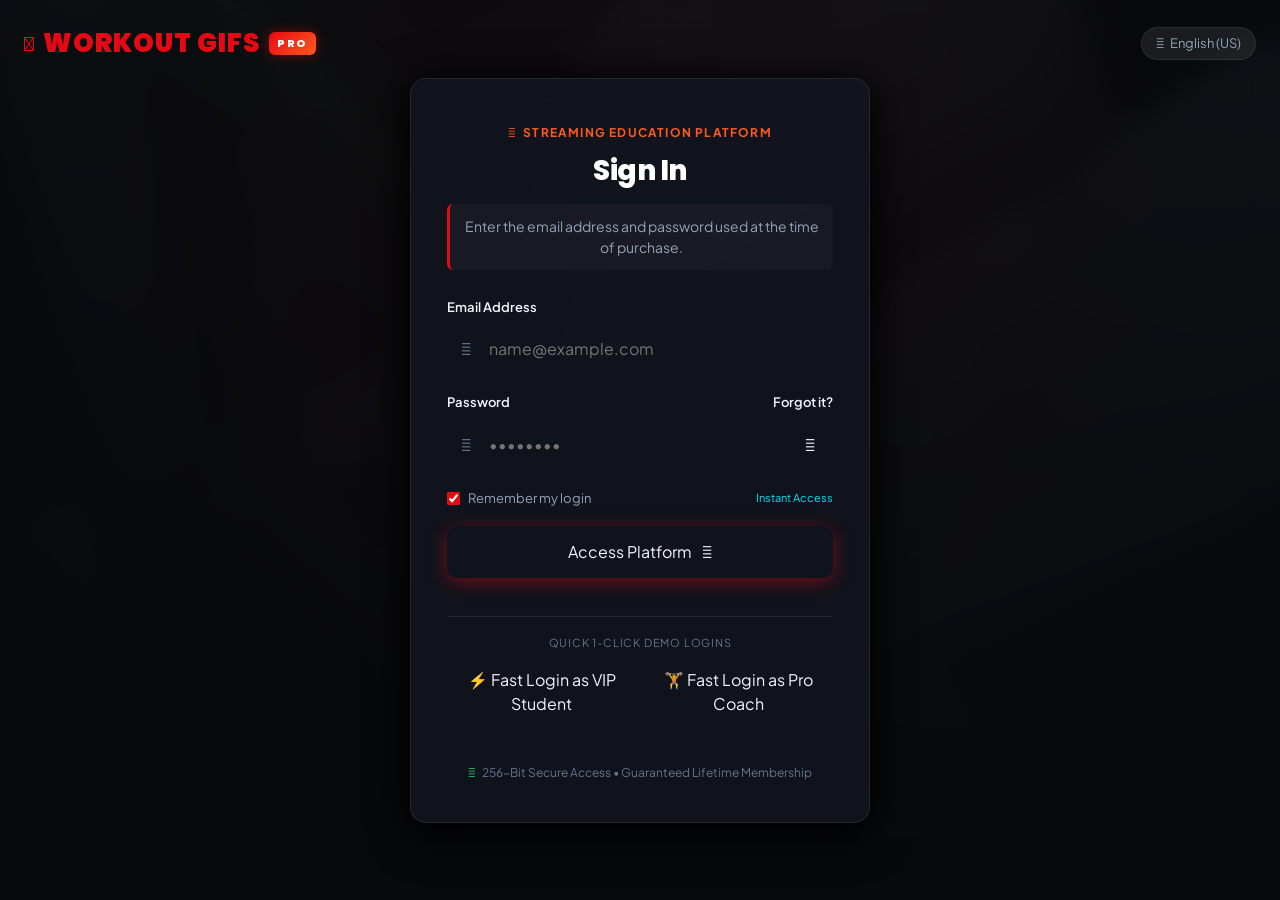
==== commit 91e22fe8: "Restructure rows by equipment categories and muscle groups with direct Google Drive links and local " ====
--- a/index.html
+++ b/index.html
@@ -173,6 +173,12 @@
           <input type="text" id="ff-search-input" class="ff-search-input" placeholder="Search exercises, muscle groups, techniques...">
         </div>
 
+        <!-- Google Drive Vault Quick Access -->
+        <a href="https://drive.google.com/drive/folders/1gHrmIU6NWrO8olL4TYRAGpLpXHx_tzbT" target="_blank" rel="noopener noreferrer" class="ff-btn-primary" style="padding: 7px 14px; font-size: 12px; text-decoration: none; display: inline-flex; align-items: center; gap: 6px; font-weight: 700; border-radius: var(--ff-radius-sm);">
+          <i class="fa-brands fa-google-drive"></i>
+          <span>Drive Vault ↗</span>
+        </a>
+
         <!-- Notifications -->
         <div class="ff-notifications">
           <button id="ff-notif-btn" class="ff-notif-btn" title="Notifications">
@@ -339,35 +345,35 @@
           <div class="ff-container">
             <div class="ff-hero-content">
               <div class="ff-hero-badges">
-                <span class="ff-hero-kicker">🔥 #1 TRENDING IN WORKOUT SCIENCE</span>
-                <span class="ff-hero-pill">4K ULTRA HD</span>
-                <span class="ff-hero-pill">MASTERCLASS</span>
+                <span class="ff-hero-kicker">🔥 #1 EXERCISE GIF STREAMING LIBRARY</span>
+                <span class="ff-hero-pill">1,000+ HD EXERCISES</span>
+                <span class="ff-hero-pill">GOOGLE DRIVE VAULT</span>
               </div>
 
               <h1 class="ff-hero-title">
-                MASTER BIOMECHANICS: THE SCIENCE OF HYPERTROPHY & PERFECT FORM
+                WORKOUT GIFS VAULT: PINPOINT BIOMECHANICS & EXERCISE DEMOS
               </h1>
 
               <p class="ff-hero-description">
-                Learn how to perform and coach every movement with pinpoint accuracy. Protect your joints, maximize motor unit recruitment in every set, and master the full library of 1,000+ exercise GIFs ready to share via WhatsApp.
+                Instant visual demonstrations for every muscle group and piece of equipment. Explore the complete Barbell, Dumbbell, Machine, Cable, and Functional exercise collection directly in Google Drive with one click.
               </p>
 
               <div class="ff-hero-meta">
-                <span class="ff-match-score">99% Match</span>
-                <span>2026</span>
-                <span>8 Modules</span>
-                <span>120+ Lessons</span>
-                <span class="ff-badge-status ff-badge-disponible">Cinema Quality</span>
+                <span class="ff-match-score">100% Match</span>
+                <span>2026 Vault</span>
+                <span>6 Equipment Suites</span>
+                <span>1,000+ GIFs</span>
+                <span class="ff-badge-status ff-badge-disponible">Google Drive Connected</span>
               </div>
 
               <div class="ff-hero-actions">
-                <button class="ff-btn-play" onclick="openPlayerModal('class-1')">
+                <a href="https://drive.google.com/drive/folders/1gHrmIU6NWrO8olL4TYRAGpLpXHx_tzbT" target="_blank" rel="noopener noreferrer" class="ff-btn-play" style="text-decoration: none;">
+                  <i class="fa-brands fa-google-drive"></i>
+                  <span>Open Full Drive Vault</span>
+                </a>
+                <button class="ff-btn-secondary" onclick="openPlayerModal('barbell-abs')">
                   <i class="fa-solid fa-play"></i>
-                  <span>Play Now</span>
-                </button>
-                <button class="ff-btn-secondary" onclick="openPlayerModal('class-1')">
-                  <i class="fa-solid fa-circle-info"></i>
-                  <span>More Info</span>
+                  <span>Preview Sample GIF</span>
                 </button>
                 <button class="ff-btn-icon-round" onclick="showToast('✓ Saved to your favorites list', 'fa-solid fa-bookmark')" title="Add to My List">
                   <i class="fa-solid fa-plus"></i>
@@ -380,97 +386,129 @@
         <!-- CONTENT ROWS / HORIZONTAL CAROUSELS -->
         <div class="ff-feed-rows">
           
-          <!-- ROW 1: CONTINUE LEARNING -->
-          <div class="ff-row">
+          <!-- ROW 1: BARBELL EXERCISES -->
+          <div class="ff-row" id="row-barbell">
             <div class="ff-row-header">
               <div class="ff-row-title-wrap">
-                <h3 class="ff-row-title">Continue Learning</h3>
-                <span class="ff-row-badge">In Progress</span>
-              </div>
-              <span class="ff-row-see-all" onclick="navigateTo('clases')">View All <i class="fa-solid fa-chevron-right"></i></span>
+                <h3 class="ff-row-title">Barbell Exercises</h3>
+                <span class="ff-row-badge">Gym & Free Weights</span>
+              </div>
+              <a href="https://drive.google.com/drive/folders/1N4Ef5g2rBSQ1LgO9qwwcODWh0hG3-0WR" target="_blank" rel="noopener noreferrer" class="ff-row-see-all">
+                Open Drive Folder <i class="fa-solid fa-arrow-up-right-from-square"></i>
+              </a>
             </div>
             
             <div class="ff-carousel-wrapper">
               <button class="ff-carousel-nav ff-carousel-prev" title="Scroll left"><i class="fa-solid fa-chevron-left"></i></button>
-              <div id="ff-track-seguir-viendo" class="ff-carousel-track">
+              <div id="ff-track-barbell" class="ff-carousel-track">
                 <!-- Injected via JS -->
               </div>
               <button class="ff-carousel-nav ff-carousel-next" title="Scroll right"><i class="fa-solid fa-chevron-right"></i></button>
             </div>
           </div>
 
-          <!-- ROW 2: START HERE (FOUNDATIONS) -->
-          <div class="ff-row">
+          <!-- ROW 2: DUMBBELL EXERCISES -->
+          <div class="ff-row" id="row-dumbbell">
             <div class="ff-row-header">
               <div class="ff-row-title-wrap">
-                <h3 class="ff-row-title">Start Here • Platform Foundations & Onboarding</h3>
-                <span class="ff-row-badge">Getting Started</span>
-              </div>
-              <span class="ff-row-see-all" onclick="navigateTo('modulos')">View Modules <i class="fa-solid fa-chevron-right"></i></span>
+                <h3 class="ff-row-title">Dumbbell Exercises</h3>
+                <span class="ff-row-badge">Symmetry & Isolation</span>
+              </div>
+              <a href="https://drive.google.com/drive/folders/1drMGikDTMQA3c9r2g_HII0QGmHySlBkv" target="_blank" rel="noopener noreferrer" class="ff-row-see-all">
+                Open Drive Folder <i class="fa-solid fa-arrow-up-right-from-square"></i>
+              </a>
             </div>
             
             <div class="ff-carousel-wrapper">
-              <button class="ff-carousel-nav ff-carousel-prev"><i class="fa-solid fa-chevron-left"></i></button>
-              <div id="ff-track-empieza-aqui" class="ff-carousel-track">
+              <button class="ff-carousel-nav ff-carousel-prev" title="Scroll left"><i class="fa-solid fa-chevron-left"></i></button>
+              <div id="ff-track-dumbbell" class="ff-carousel-track">
                 <!-- Injected via JS -->
               </div>
-              <button class="ff-carousel-nav ff-carousel-next"><i class="fa-solid fa-chevron-right"></i></button>
-            </div>
-          </div>
-
-          <!-- ROW 3: TOP 5 MOST WATCHED (NETFLIX BIG NUMBERS) -->
-          <div class="ff-row">
+              <button class="ff-carousel-nav ff-carousel-next" title="Scroll right"><i class="fa-solid fa-chevron-right"></i></button>
+            </div>
+          </div>
+
+          <!-- ROW 3: MACHINE, HACK & BENCH EXERCISES -->
+          <div class="ff-row" id="row-machine">
             <div class="ff-row-header">
               <div class="ff-row-title-wrap">
-                <h3 class="ff-row-title">Top 5 Most Watched Classes This Week</h3>
-                <span class="ff-row-badge" style="background: rgba(229,9,20,0.15); color: #ff4d5a; border-color: rgba(229,9,20,0.3);">Trending</span>
-              </div>
+                <h3 class="ff-row-title">Machine, Hack & Bench Exercises</h3>
+                <span class="ff-row-badge">Guided Motion & Safety</span>
+              </div>
+              <a href="https://drive.google.com/drive/folders/1EU0LGux7L0rgCH1F2vp7prZcE1VjPSxI" target="_blank" rel="noopener noreferrer" class="ff-row-see-all">
+                Open Drive Folder <i class="fa-solid fa-arrow-up-right-from-square"></i>
+              </a>
             </div>
             
             <div class="ff-carousel-wrapper">
-              <button class="ff-carousel-nav ff-carousel-prev"><i class="fa-solid fa-chevron-left"></i></button>
-              <div id="ff-track-top10" class="ff-carousel-track">
+              <button class="ff-carousel-nav ff-carousel-prev" title="Scroll left"><i class="fa-solid fa-chevron-left"></i></button>
+              <div id="ff-track-machine" class="ff-carousel-track">
                 <!-- Injected via JS -->
               </div>
-              <button class="ff-carousel-nav ff-carousel-next"><i class="fa-solid fa-chevron-right"></i></button>
-            </div>
-          </div>
-
-          <!-- ROW 4: RECOMMENDED FOR YOU -->
-          <div class="ff-row">
+              <button class="ff-carousel-nav ff-carousel-next" title="Scroll right"><i class="fa-solid fa-chevron-right"></i></button>
+            </div>
+          </div>
+
+          <!-- ROW 4: CABLE & PULLEY EXERCISES -->
+          <div class="ff-row" id="row-cable">
             <div class="ff-row-header">
               <div class="ff-row-title-wrap">
-                <h3 class="ff-row-title">Recommended For You</h3>
-                <span class="ff-row-badge">Tailored to your profile</span>
-              </div>
-              <span class="ff-row-see-all" onclick="navigateTo('clases')">Explore Library <i class="fa-solid fa-chevron-right"></i></span>
+                <h3 class="ff-row-title">Cable & Pulley Exercises</h3>
+                <span class="ff-row-badge">Continuous Tension</span>
+              </div>
+              <a href="https://drive.google.com/drive/folders/1IkO1BBYztPHVlBlQQQ8kiD5Zovc2vKz1" target="_blank" rel="noopener noreferrer" class="ff-row-see-all">
+                Open Drive Folder <i class="fa-solid fa-arrow-up-right-from-square"></i>
+              </a>
             </div>
             
             <div class="ff-carousel-wrapper">
-              <button class="ff-carousel-nav ff-carousel-prev"><i class="fa-solid fa-chevron-left"></i></button>
-              <div id="ff-track-recomendados" class="ff-carousel-track">
+              <button class="ff-carousel-nav ff-carousel-prev" title="Scroll left"><i class="fa-solid fa-chevron-left"></i></button>
+              <div id="ff-track-cable" class="ff-carousel-track">
                 <!-- Injected via JS -->
               </div>
-              <button class="ff-carousel-nav ff-carousel-next"><i class="fa-solid fa-chevron-right"></i></button>
-            </div>
-          </div>
-
-          <!-- ROW 5: NEW RELEASES & PREMIERES -->
-          <div class="ff-row">
+              <button class="ff-carousel-nav ff-carousel-next" title="Scroll right"><i class="fa-solid fa-chevron-right"></i></button>
+            </div>
+          </div>
+
+          <!-- ROW 5: FUNCTIONAL & BODYWEIGHT -->
+          <div class="ff-row" id="row-functional">
             <div class="ff-row-header">
               <div class="ff-row-title-wrap">
-                <h3 class="ff-row-title">New Releases & Exclusive Premieres</h3>
-                <span class="ff-row-badge">Updated 2026</span>
-              </div>
-              <span class="ff-row-see-all" onclick="navigateTo('clases')">View All <i class="fa-solid fa-chevron-right"></i></span>
+                <h3 class="ff-row-title">Functional & Bodyweight Training</h3>
+                <span class="ff-row-badge">Athletic Conditioning</span>
+              </div>
+              <a href="https://drive.google.com/drive/folders/1sh4r1PWRDlkTQ2cIoMAP_yVNeUh19xNh" target="_blank" rel="noopener noreferrer" class="ff-row-see-all">
+                Open Drive Folder <i class="fa-solid fa-arrow-up-right-from-square"></i>
+              </a>
             </div>
             
             <div class="ff-carousel-wrapper">
-              <button class="ff-carousel-nav ff-carousel-prev"><i class="fa-solid fa-chevron-left"></i></button>
-              <div id="ff-track-nuevos" class="ff-carousel-track">
+              <button class="ff-carousel-nav ff-carousel-prev" title="Scroll left"><i class="fa-solid fa-chevron-left"></i></button>
+              <div id="ff-track-functional" class="ff-carousel-track">
                 <!-- Injected via JS -->
               </div>
-              <button class="ff-carousel-nav ff-carousel-next"><i class="fa-solid fa-chevron-right"></i></button>
+              <button class="ff-carousel-nav ff-carousel-next" title="Scroll right"><i class="fa-solid fa-chevron-right"></i></button>
+            </div>
+          </div>
+
+          <!-- ROW 6: KETTLEBELL & SUPERBAND -->
+          <div class="ff-row" id="row-kettlebell">
+            <div class="ff-row-header">
+              <div class="ff-row-title-wrap">
+                <h3 class="ff-row-title">Kettlebell & Superband</h3>
+                <span class="ff-row-badge">Explosive Power & Elasticity</span>
+              </div>
+              <a href="https://drive.google.com/drive/folders/1OeDXqZIkmWgmUuwUxL6qIzfc_0auxQPa" target="_blank" rel="noopener noreferrer" class="ff-row-see-all">
+                Open Drive Folder <i class="fa-solid fa-arrow-up-right-from-square"></i>
+              </a>
+            </div>
+            
+            <div class="ff-carousel-wrapper">
+              <button class="ff-carousel-nav ff-carousel-prev" title="Scroll left"><i class="fa-solid fa-chevron-left"></i></button>
+              <div id="ff-track-kettlebell" class="ff-carousel-track">
+                <!-- Injected via JS -->
+              </div>
+              <button class="ff-carousel-nav ff-carousel-next" title="Scroll right"><i class="fa-solid fa-chevron-right"></i></button>
             </div>
           </div>
 
@@ -512,20 +550,26 @@
            ======================================================================== -->
       <section id="ff-view-clases" class="ff-section-view">
         <div class="ff-page-header">
-          <span class="ff-page-kicker">Streaming Exercise Video Library</span>
-          <h2 class="ff-page-title">Classes & Form Breakdowns</h2>
-          <p class="ff-page-desc">Filter by muscle group, difficulty level, or search directly for any exercise to view the high-definition breakdown and key coaching cues.</p>
+          <span class="ff-page-kicker">Streaming Exercise GIF Library</span>
+          <h2 class="ff-page-title">All Exercise GIFs & Direct Drive Folders</h2>
+          <p class="ff-page-desc">Filter by equipment type or target muscle group, or search directly for any exercise to preview animated GIFs and jump straight into Google Drive.</p>
         </div>
 
         <div class="ff-filter-bar">
           <div class="ff-filter-chips">
             <button class="ff-chip ff-active" data-category="todos">All Exercises</button>
-            <button class="ff-chip" data-category="piernas">Legs & Glutes</button>
-            <button class="ff-chip" data-category="pecho">Chest</button>
-            <button class="ff-chip" data-category="espalda">Back</button>
-            <button class="ff-chip" data-category="hombros">Shoulders & Arms</button>
-            <button class="ff-chip" data-category="funcional">Functional & HIIT</button>
-            <button class="ff-chip" data-category="movilidad">Mobility</button>
+            <button class="ff-chip" data-category="barbell">Barbell</button>
+            <button class="ff-chip" data-category="dumbbell">Dumbbells</button>
+            <button class="ff-chip" data-category="machine">Machines</button>
+            <button class="ff-chip" data-category="cable">Cables</button>
+            <button class="ff-chip" data-category="functional">Functional</button>
+            <button class="ff-chip" data-category="kettlebell">Kettlebell & Bands</button>
+            <button class="ff-chip" data-category="abs">Abs & Core</button>
+            <button class="ff-chip" data-category="arms">Arms</button>
+            <button class="ff-chip" data-category="chest">Chest</button>
+            <button class="ff-chip" data-category="back">Back</button>
+            <button class="ff-chip" data-category="legs">Legs</button>
+            <button class="ff-chip" data-category="shoulders">Shoulders</button>
           </div>
 
           <div class="ff-search-filter-wrap">
@@ -800,32 +844,41 @@
           <i class="fa-solid fa-xmark"></i>
         </button>
 
-        <!-- Video Stage -->
+        <!-- Video / GIF Stage -->
         <div class="ff-video-stage">
-          <video id="ff-modal-video" controls loop playsinline></video>
+          <video id="ff-modal-video" controls loop playsinline style="display: none;"></video>
+          <img id="ff-modal-gif" class="ff-modal-gif" src="" alt="Exercise Demonstration" style="width: 100%; height: 100%; object-fit: contain; background: #06080d;">
         </div>
 
         <!-- Class Metadata & Body -->
         <div class="ff-player-body">
           <div class="ff-player-title-row">
             <div>
-              <span id="ff-modal-category" style="font-size: 12px; font-weight: 800; text-transform: uppercase; color: var(--ff-secondary); letter-spacing: 0.8px;">Module 01 • Legs</span>
-              <h2 id="ff-modal-title" class="ff-player-title">Barbell Squat vs. Hack Squat</h2>
+              <span id="ff-modal-category" style="font-size: 12px; font-weight: 800; text-transform: uppercase; color: var(--ff-secondary); letter-spacing: 0.8px;">Barbell Exercises • Core</span>
+              <h2 id="ff-modal-title" class="ff-player-title">Abs & Core: Barbell Twists</h2>
               <div style="display: flex; gap: 14px; align-items: center; margin-top: 6px; font-size: 13px; color: var(--ff-text-muted);">
                 <span id="ff-modal-rating" style="color: var(--ff-accent-gold); font-weight: 700;">4.9 ★★★★★</span>
-                <span id="ff-modal-duration"><i class="fa-regular fa-clock"></i> 14:20 min</span>
-                <span class="ff-badge-status ff-badge-nuevo">1080p Full HD</span>
-              </div>
-            </div>
-
-            <div class="ff-player-actions">
-              <button id="ff-modal-btn-complete" class="ff-btn-complete">
-                <i class="fa-regular fa-circle-check"></i>
-                <span>Mark as Completed</span>
+                <span id="ff-modal-duration"><i class="fa-solid fa-folder"></i> Drive Folder</span>
+                <span class="ff-badge-status ff-badge-nuevo">HD GIF Preview</span>
+              </div>
+            </div>
+
+            <div class="ff-player-actions" style="display: flex; gap: 10px; align-items: center; flex-wrap: wrap;">
+              <a id="ff-modal-btn-drive" href="#" target="_blank" rel="noopener noreferrer" class="ff-btn-primary" style="padding: 10px 20px; font-weight: 800; text-decoration: none; display: inline-flex; align-items: center; gap: 8px;">
+                <i class="fa-solid fa-arrow-up-right-from-square"></i>
+                <span>Open Google Drive Folder ↗</span>
+              </a>
+              <button id="ff-modal-btn-copy-drive" class="ff-btn-secondary" style="padding: 10px 16px;">
+                <i class="fa-solid fa-copy"></i>
+                <span>Copy Link</span>
               </button>
-              <button id="ff-modal-btn-fav" class="ff-btn-secondary" style="padding: 9px 16px;">
+              <a id="ff-modal-btn-download-gif" href="#" download class="ff-btn-secondary" style="padding: 10px 16px; text-decoration: none; display: inline-flex; align-items: center; gap: 6px;">
+                <i class="fa-solid fa-download"></i>
+                <span>Download GIF</span>
+              </a>
+              <button id="ff-modal-btn-fav" class="ff-btn-secondary" style="padding: 10px 16px;">
                 <i class="fa-regular fa-bookmark"></i>
-                <span>My List</span>
+                <span>Save</span>
               </button>
             </div>
           </div>
--- a/styles.css
+++ b/styles.css
@@ -1454,6 +1454,34 @@
   transform: scale(1.2);
 }
 
+.ff-card-drive-btn {
+  font-size: 11px;
+  font-weight: 700;
+  color: #ff4d5a;
+  background: rgba(229, 9, 20, 0.15);
+  border: 1px solid rgba(229, 9, 20, 0.35);
+  border-radius: 4px;
+  padding: 3px 8px;
+  display: inline-flex;
+  align-items: center;
+  gap: 5px;
+  text-decoration: none;
+  cursor: pointer;
+  transition: all var(--ff-transition-fast);
+}
+
+.ff-card-drive-btn:hover {
+  background: var(--ff-primary);
+  color: #ffffff;
+  border-color: var(--ff-primary);
+  transform: translateY(-1px);
+  box-shadow: 0 2px 8px rgba(229, 9, 20, 0.4);
+}
+
+a.ff-row-see-all {
+  text-decoration: none;
+}
+
 /* TARJETA TOP 10 (ESTILO NÚMERO GIGANTE NETFLIX) */
 .ff-card-top10 {
   flex: 0 0 320px;
@@ -2431,10 +2459,13 @@
   overflow: hidden;
 }
 
-.ff-video-stage video {
+.ff-video-stage video,
+.ff-video-stage img,
+.ff-video-stage .ff-modal-gif {
   width: 100%;
   height: 100%;
   object-fit: contain;
+  display: block;
 }
 
 .ff-video-controls-overlay {
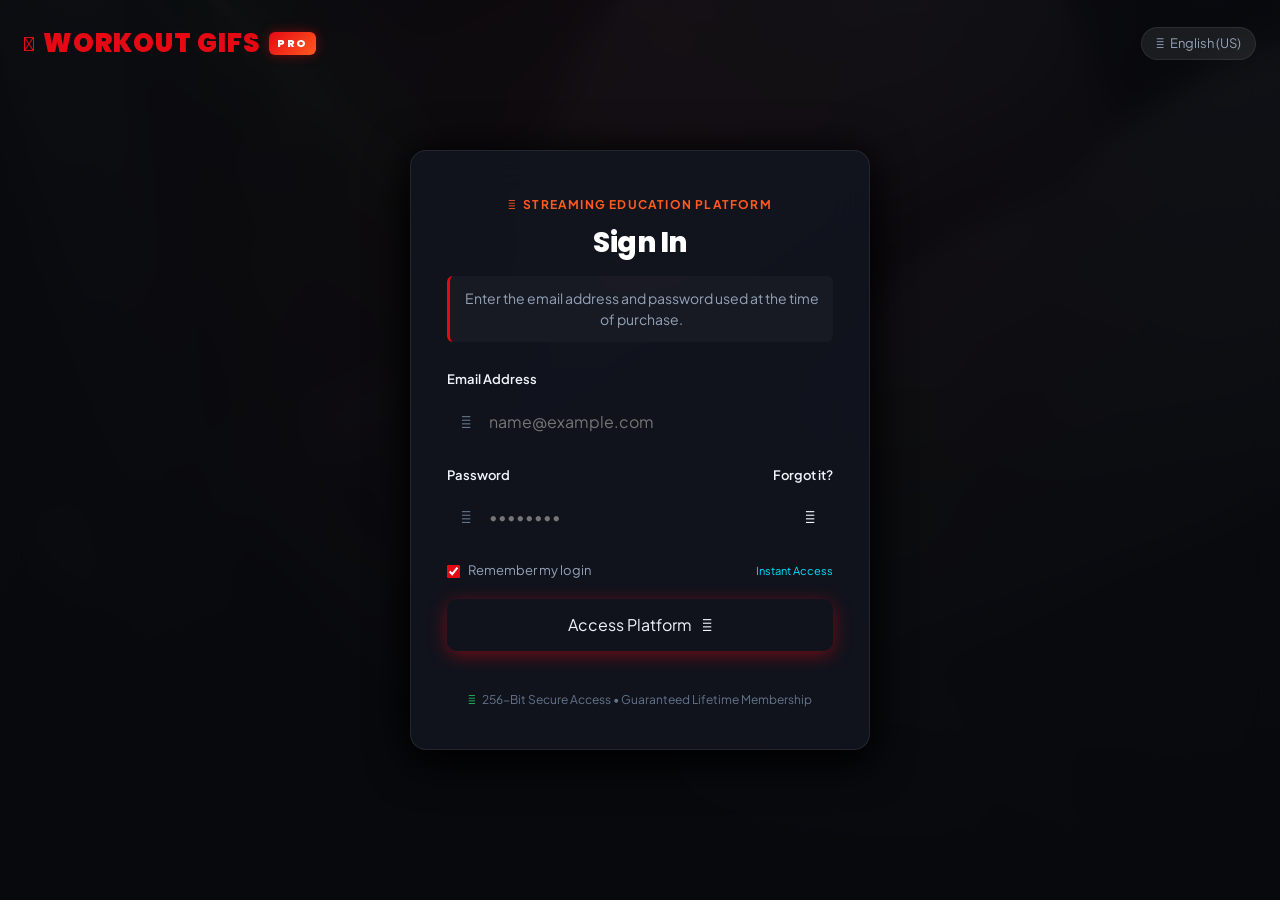
==== commit 60836bf4: "Update login: remove quick login buttons, require salted hash authentication" ====
--- a/index.html
+++ b/index.html
@@ -74,7 +74,7 @@
         <div class="ff-form-group">
           <div class="ff-label">
             <span>Password</span>
-            <a href="javascript:void(0)" class="ff-link" onclick="alert('Enter any email and password to access this demo membership version.')">Forgot it?</a>
+            <a href="javascript:void(0)" class="ff-link" id="ff-forgot-pass-link">Forgot it?</a>
           </div>
           <div class="ff-input-wrapper">
             <i class="fa-solid fa-lock ff-input-icon"></i>
@@ -97,18 +97,6 @@
           <span>Access Platform</span>
           <i class="fa-solid fa-arrow-right"></i>
         </button>
-
-        <div class="ff-login-demo-pills">
-          <span class="ff-demo-text">Quick 1-Click Demo Logins</span>
-          <div class="ff-pills-row">
-            <button type="button" id="ff-fast-login-alumno" class="ff-pill-btn">
-              ⚡ Fast Login as VIP Student
-            </button>
-            <button type="button" id="ff-fast-login-coach" class="ff-pill-btn">
-              🏋️ Fast Login as Pro Coach
-            </button>
-          </div>
-        </div>
 
         <div class="ff-login-footer">
           <i class="fa-solid fa-shield-halved" style="color: #22c55e;"></i>
@@ -470,33 +458,12 @@
             </div>
           </div>
 
-          <!-- ROW 5: FUNCTIONAL & BODYWEIGHT -->
-          <div class="ff-row" id="row-functional">
-            <div class="ff-row-header">
-              <div class="ff-row-title-wrap">
-                <h3 class="ff-row-title">Functional & Bodyweight Training</h3>
-                <span class="ff-row-badge">Athletic Conditioning</span>
-              </div>
-              <a href="https://drive.google.com/drive/folders/1sh4r1PWRDlkTQ2cIoMAP_yVNeUh19xNh" target="_blank" rel="noopener noreferrer" class="ff-row-see-all">
-                Open Drive Folder <i class="fa-solid fa-arrow-up-right-from-square"></i>
-              </a>
-            </div>
-            
-            <div class="ff-carousel-wrapper">
-              <button class="ff-carousel-nav ff-carousel-prev" title="Scroll left"><i class="fa-solid fa-chevron-left"></i></button>
-              <div id="ff-track-functional" class="ff-carousel-track">
-                <!-- Injected via JS -->
-              </div>
-              <button class="ff-carousel-nav ff-carousel-next" title="Scroll right"><i class="fa-solid fa-chevron-right"></i></button>
-            </div>
-          </div>
-
-          <!-- ROW 6: KETTLEBELL & SUPERBAND -->
+          <!-- ROW 5: KETTLEBELL EXERCISES -->
           <div class="ff-row" id="row-kettlebell">
             <div class="ff-row-header">
               <div class="ff-row-title-wrap">
-                <h3 class="ff-row-title">Kettlebell & Superband</h3>
-                <span class="ff-row-badge">Explosive Power & Elasticity</span>
+                <h3 class="ff-row-title">Kettlebell Exercises</h3>
+                <span class="ff-row-badge">Explosive Power & Hinges</span>
               </div>
               <a href="https://drive.google.com/drive/folders/1OeDXqZIkmWgmUuwUxL6qIzfc_0auxQPa" target="_blank" rel="noopener noreferrer" class="ff-row-see-all">
                 Open Drive Folder <i class="fa-solid fa-arrow-up-right-from-square"></i>
@@ -506,6 +473,27 @@
             <div class="ff-carousel-wrapper">
               <button class="ff-carousel-nav ff-carousel-prev" title="Scroll left"><i class="fa-solid fa-chevron-left"></i></button>
               <div id="ff-track-kettlebell" class="ff-carousel-track">
+                <!-- Injected via JS -->
+              </div>
+              <button class="ff-carousel-nav ff-carousel-next" title="Scroll right"><i class="fa-solid fa-chevron-right"></i></button>
+            </div>
+          </div>
+
+          <!-- ROW 6: SUPERBAND EXERCISES -->
+          <div class="ff-row" id="row-superband">
+            <div class="ff-row-header">
+              <div class="ff-row-title-wrap">
+                <h3 class="ff-row-title">Superband Exercises</h3>
+                <span class="ff-row-badge">Elastic Resistance & Mobility</span>
+              </div>
+              <a href="https://drive.google.com/drive/folders/1DZkIlOfRugbT62yKl1T-uCVTifhsTTXb" target="_blank" rel="noopener noreferrer" class="ff-row-see-all">
+                Open Drive Folder <i class="fa-solid fa-arrow-up-right-from-square"></i>
+              </a>
+            </div>
+            
+            <div class="ff-carousel-wrapper">
+              <button class="ff-carousel-nav ff-carousel-prev" title="Scroll left"><i class="fa-solid fa-chevron-left"></i></button>
+              <div id="ff-track-superband" class="ff-carousel-track">
                 <!-- Injected via JS -->
               </div>
               <button class="ff-carousel-nav ff-carousel-next" title="Scroll right"><i class="fa-solid fa-chevron-right"></i></button>
@@ -557,19 +545,21 @@
 
         <div class="ff-filter-bar">
           <div class="ff-filter-chips">
-            <button class="ff-chip ff-active" data-category="todos">All Exercises</button>
+            <button class="ff-chip ff-active" data-category="todos">All Categories</button>
             <button class="ff-chip" data-category="barbell">Barbell</button>
             <button class="ff-chip" data-category="dumbbell">Dumbbells</button>
             <button class="ff-chip" data-category="machine">Machines</button>
             <button class="ff-chip" data-category="cable">Cables</button>
-            <button class="ff-chip" data-category="functional">Functional</button>
-            <button class="ff-chip" data-category="kettlebell">Kettlebell & Bands</button>
+            <button class="ff-chip" data-category="kettlebell">Kettlebell</button>
+            <button class="ff-chip" data-category="superband">Superband</button>
             <button class="ff-chip" data-category="abs">Abs & Core</button>
             <button class="ff-chip" data-category="arms">Arms</button>
             <button class="ff-chip" data-category="chest">Chest</button>
             <button class="ff-chip" data-category="back">Back</button>
             <button class="ff-chip" data-category="legs">Legs</button>
             <button class="ff-chip" data-category="shoulders">Shoulders</button>
+            <button class="ff-chip" data-category="calves">Calves</button>
+            <button class="ff-chip" data-category="traps">Trapezius</button>
           </div>
 
           <div class="ff-search-filter-wrap">
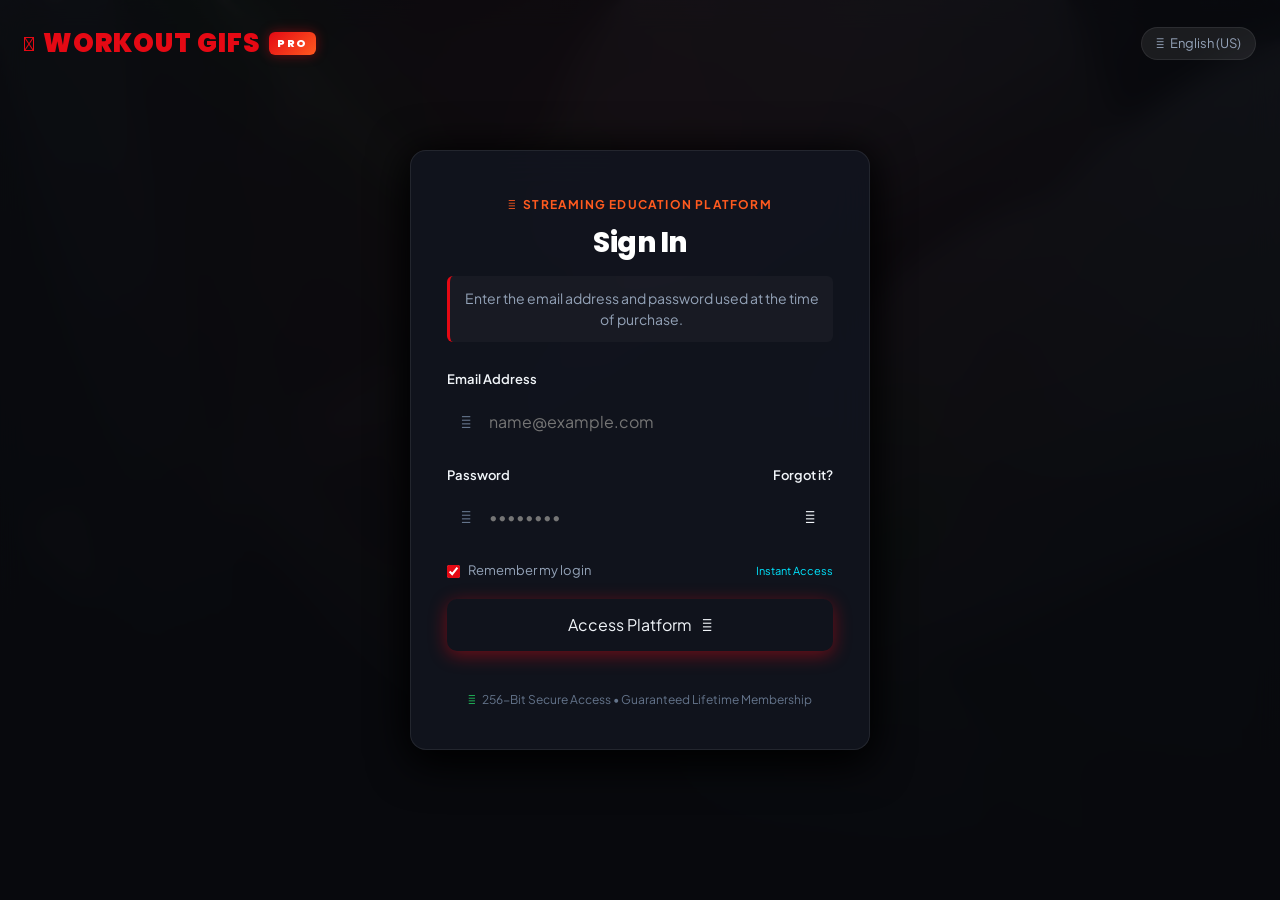
==== commit 4af4b036: "Optimize mobile responsiveness: fix viewport scaling, card sizing, hero padding, and horizontal swip" ====
--- a/index.html
+++ b/index.html
@@ -2,7 +2,7 @@
 <html lang="en">
 <head>
   <meta charset="UTF-8">
-  <meta name="viewport" content="width=device-width, initial-scale=1.0, viewport-fit=cover">
+  <meta name="viewport" content="width=device-width, initial-scale=1.0, maximum-scale=5.0, viewport-fit=cover">
   <title>Workout GIFs • Netflix-Style Exercise Streaming & Membership Platform</title>
   
   <!-- ==========================================================================
@@ -502,13 +502,13 @@
 
           <!-- VIP BONUSES PROMOTIONAL CALLOUT BANNER -->
           <div class="ff-container" style="margin-top: 10px; margin-bottom: 20px;">
-            <div style="background: linear-gradient(135deg, rgba(229,9,20,0.2) 0%, rgba(255,90,31,0.1) 100%), #141824; border: 1px solid rgba(229,9,20,0.3); border-radius: var(--ff-radius-lg); padding: 36px; display: flex; align-items: center; justify-content: space-between; flex-wrap: wrap; gap: 24px;">
+            <div class="ff-vip-promo-banner">
               <div style="max-width: 680px;">
                 <span style="color: var(--ff-secondary); font-size: 12px; font-weight: 800; text-transform: uppercase; letter-spacing: 1.2px;">Don't forget your gifts!</span>
                 <h3 style="font-family: var(--ff-font-display); font-size: 26px; font-weight: 900; color: #fff; margin-top: 6px;">You Have 4 Exclusive Bonuses Worth $297 USD Unlocked</h3>
                 <p style="font-size: 14px; color: var(--ff-text-muted); margin-top: 8px;">Includes the Master Hypertrophy Manual, Posture Correction Guide, 150 High-Protein Recipes, and the Automated Periodization Spreadsheet.</p>
               </div>
-              <button class="ff-btn-primary" onclick="navigateTo('bonus')" style="width: auto; padding: 14px 28px;">
+              <button class="ff-btn-primary" onclick="navigateTo('bonus')">
                 <i class="fa-solid fa-gift"></i>
                 <span>View & Download Bonuses</span>
               </button>
--- a/styles.css
+++ b/styles.css
@@ -69,10 +69,36 @@
 }
 
 /* ==========================================================================
-   RESET SEGURO PARA ELEMENTOR & CONTENEDOR RAIZ
+   RESET GLOBAL & RESPONSIVO (MOBILE & DESKTOP NORMALIZE)
    ========================================================================== */
+html {
+  font-size: 16px;
+  -webkit-text-size-adjust: 100%;
+  -ms-text-size-adjust: 100%;
+  text-size-adjust: 100%;
+  box-sizing: border-box;
+  width: 100%;
+  max-width: 100%;
+  overflow-x: hidden;
+}
+
+body {
+  margin: 0;
+  padding: 0;
+  width: 100%;
+  max-width: 100%;
+  min-height: 100vh;
+  box-sizing: border-box;
+  overflow-x: hidden;
+  background-color: var(--ff-bg-root);
+  color: var(--ff-text-main);
+  font-family: var(--ff-font);
+  line-height: 1.5;
+  -webkit-font-smoothing: antialiased;
+  -moz-osx-font-smoothing: grayscale;
+}
+
 .ff-app-root {
-  all: initial;
   font-family: var(--ff-font);
   background-color: var(--ff-bg-root);
   color: var(--ff-text-main);
@@ -81,6 +107,7 @@
   -moz-osx-font-smoothing: grayscale;
   display: block;
   width: 100%;
+  max-width: 100%;
   min-height: 100vh;
   box-sizing: border-box;
   overflow-x: hidden;
@@ -2641,76 +2668,461 @@
   }
 }
 
+/* Banner promocional de Bonos VIP */
+.ff-vip-promo-banner {
+  background: linear-gradient(135deg, rgba(229, 9, 20, 0.2) 0%, rgba(255, 90, 31, 0.1) 100%), #141824;
+  border: 1px solid rgba(229, 9, 20, 0.3);
+  border-radius: var(--ff-radius-lg);
+  padding: 36px;
+  display: flex;
+  align-items: center;
+  justify-content: space-between;
+  flex-wrap: wrap;
+  gap: 24px;
+}
+
 /* ==========================================================================
-   RESPONSIVIDAD CINEMÁTICA (MOBILE & TABLET ADAPTATION)
+   RESPONSIVIDAD CINEMÁTICA PREMIUM (MOBILE & TABLET ADAPTATION)
    ========================================================================== */
+
+/* TABLETS (iPad & Pantallas Medianas <= 1024px) */
 @media (max-width: 1024px) {
   .ff-navbar {
-    padding: 14px 20px;
+    padding: 12px 24px;
   }
   .ff-nav-menu {
     display: none;
   }
   .ff-hamburger {
-    display: block;
+    display: flex;
+    align-items: center;
+    justify-content: center;
   }
   .ff-row {
-    padding: 0 20px;
+    padding: 0 24px;
   }
   .ff-page-header,
   .ff-modules-grid,
   .ff-classes-grid,
   .ff-bonuses-grid,
   .ff-resources-grid {
-    padding-left: 20px;
-    padding-right: 20px;
-  }
-  .ff-community-layout {
+    padding-left: 24px;
+    padding-right: 24px;
+  }
+  .ff-community-layout,
+  .ff-profile-layout {
     grid-template-columns: 1fr;
-    padding: 20px;
+    padding: 0 24px 40px 24px;
   }
   .ff-hero {
-    min-height: 75vh;
-    padding-left: 20px;
-    padding-right: 20px;
-  }
-}
-
-@media (max-width: 640px) {
+    min-height: auto;
+    padding-top: 110px;
+    padding-bottom: 60px;
+    padding-left: 24px;
+    padding-right: 24px;
+  }
+}
+
+/* SMARTPHONES & MOBILE SCREENS (<= 768px) */
+@media (max-width: 768px) {
+  /* Contenedores y espaciados generales */
+  .ff-container {
+    padding: 0 16px;
+  }
+
+  /* 1. Navbar móvil */
   .ff-navbar {
-    padding: 12px 16px;
+    padding: 10px 16px;
+    height: 60px;
+    background: rgba(10, 11, 15, 0.96);
+    backdrop-filter: blur(16px);
+    -webkit-backdrop-filter: blur(16px);
+  }
+  .ff-nav-left {
+    gap: 12px;
   }
   .ff-brand-logo {
-    font-size: 20px;
+    font-size: 16px;
+    gap: 6px;
+  }
+  .ff-brand-logo i {
+    font-size: 15px;
+  }
+  .ff-badge-pro {
+    font-size: 9px;
+    padding: 2px 5px;
+  }
+  .ff-nav-right {
+    gap: 8px;
+  }
+  /* Ocultar el botón rojo largo "Drive Vault ↗" del navbar en móviles para que no sature la barra */
+  .ff-nav-right > a.ff-btn-primary {
+    display: none;
+  }
+  .ff-search-btn {
+    font-size: 16px;
+    padding: 4px;
+  }
+  .ff-search-box.ff-search-open .ff-search-input {
+    width: 140px;
+    padding: 6px 12px 6px 30px;
+    font-size: 12px;
+  }
+  .ff-notif-btn {
+    font-size: 17px;
+    padding: 4px;
+  }
+  .ff-avatar-badge {
+    width: 32px;
+    height: 32px;
+    font-size: 12px;
+  }
+  .ff-profile-arrow {
+    display: none;
+  }
+  .ff-hamburger {
+    display: flex;
+    align-items: center;
+    justify-content: center;
+    width: 38px;
+    height: 38px;
+    font-size: 18px;
+    color: #fff;
+    background: rgba(255, 255, 255, 0.08);
+    border-radius: var(--ff-radius-sm);
+  }
+
+  /* 2. Hero Banner Móvil */
+  .ff-hero {
+    min-height: auto;
+    padding-top: 76px;
+    padding-bottom: 28px;
+    padding-left: 16px;
+    padding-right: 16px;
+    background-position: center 25%;
+  }
+  .ff-hero-content {
+    gap: 12px;
+    max-width: 100%;
+  }
+  .ff-hero-badges {
+    gap: 6px;
+  }
+  .ff-hero-kicker {
+    font-size: 10px;
+    padding: 3px 8px;
+    letter-spacing: 0.8px;
+  }
+  .ff-hero-pill {
+    font-size: 10px;
+    padding: 3px 7px;
   }
   .ff-hero-title {
-    font-size: 28px;
-  }
-  .ff-card {
-    flex: 0 0 240px;
-  }
-  .ff-card-top10 {
-    flex: 0 0 280px;
-  }
-  .ff-top10-number {
-    font-size: 85px;
-    margin-right: -16px;
+    font-size: clamp(20px, 5.8vw, 28px);
+    line-height: 1.15;
+    letter-spacing: -0.3px;
+    text-shadow: 0 2px 10px rgba(0, 0, 0, 0.9);
+  }
+  .ff-hero-description {
+    font-size: 13px;
+    line-height: 1.45;
+    display: -webkit-box;
+    -webkit-line-clamp: 3;
+    -webkit-box-orient: vertical;
+    overflow: hidden;
+    color: #cbd5e1;
+  }
+  .ff-hero-meta {
+    flex-wrap: wrap;
+    gap: 6px 12px;
+    font-size: 11px;
   }
   .ff-hero-actions {
     flex-direction: column;
     align-items: stretch;
-  }
-  .ff-btn-play,
+    gap: 10px;
+    margin-top: 6px;
+  }
+  .ff-btn-play {
+    width: 100%;
+    justify-content: center;
+    font-size: 14px;
+    padding: 12px 18px;
+    border-radius: 8px;
+  }
   .ff-btn-secondary {
+    width: 100%;
     justify-content: center;
-  }
-  .ff-login-card {
-    padding: 28px 20px;
-  }
+    font-size: 13px;
+    padding: 11px 16px;
+    border-radius: 8px;
+  }
+  .ff-btn-icon-round {
+    display: none;
+  }
+
+  /* 3. Filas y Carruseles Móviles (Estilo Netflix App) */
+  .ff-feed-rows {
+    margin-top: -10px;
+    gap: 26px;
+  }
+  .ff-row {
+    padding: 0 16px;
+  }
+  .ff-row-header {
+    margin-bottom: 8px;
+    flex-wrap: wrap;
+    gap: 6px;
+  }
+  .ff-row-title-wrap {
+    gap: 8px;
+  }
+  .ff-row-title {
+    font-size: 16px;
+  }
+  .ff-row-badge {
+    font-size: 9px;
+    padding: 2px 6px;
+  }
+  .ff-row-see-all {
+    font-size: 11px;
+    font-weight: 600;
+  }
+  /* Ocultar flechas desktop en móviles (la interacción natural es el deslize táctil) */
+  .ff-carousel-nav {
+    display: none !important;
+  }
+  .ff-carousel-track {
+    gap: 12px;
+    padding: 4px 0 14px 0;
+    scroll-snap-type: x mandatory;
+    -webkit-overflow-scrolling: touch;
+  }
+  
+  /* Tarjetas móviles legibles y proporcionadas */
+  .ff-card {
+    flex: 0 0 185px;
+    scroll-snap-align: start;
+    border-radius: 8px;
+  }
+  .ff-card-media {
+    aspect-ratio: 16 / 10;
+  }
+  .ff-card-top-tags {
+    top: 6px;
+    left: 6px;
+    right: 6px;
+  }
+  .ff-badge-status {
+    font-size: 9px;
+    padding: 2px 5px;
+  }
+  .ff-badge-duration {
+    font-size: 9px;
+    padding: 2px 5px;
+  }
+  .ff-card-body {
+    padding: 10px;
+    gap: 3px;
+  }
+  .ff-card-category {
+    font-size: 9px;
+  }
+  .ff-card-title {
+    font-size: 13px;
+    line-height: 1.25;
+    margin-bottom: 2px;
+  }
+  /* Ocultar descripción larga en carrusel móvil para mantener la tarjeta compacta */
+  .ff-card-desc {
+    display: none;
+  }
+  .ff-card-footer {
+    margin-top: 4px;
+    padding-top: 6px;
+    gap: 4px;
+  }
+  .ff-card-cta-btn {
+    font-size: 11px;
+    gap: 4px;
+  }
+  .ff-card-drive-btn {
+    font-size: 10px;
+    padding: 3px 6px;
+    gap: 3px;
+  }
+  .ff-card-fav-btn {
+    font-size: 13px;
+    padding: 2px;
+  }
+
+  /* 4. Vistas de Módulos, Clases, Bonos y Recursos */
+  .ff-page-header {
+    padding: 76px 16px 18px 16px;
+  }
+  .ff-page-title {
+    font-size: 22px;
+  }
+  .ff-page-subtitle {
+    font-size: 12px;
+  }
+  
+  /* Filtros por chip deslizables horizontalmente en móvil */
+  .ff-chips-row {
+    display: flex;
+    overflow-x: auto;
+    flex-wrap: nowrap;
+    padding: 2px 16px 12px 16px;
+    gap: 8px;
+    -webkit-overflow-scrolling: touch;
+    scrollbar-width: none;
+  }
+  .ff-chips-row::-webkit-scrollbar {
+    display: none;
+  }
+  .ff-chip {
+    flex: 0 0 auto;
+    white-space: nowrap;
+    font-size: 12px;
+    padding: 6px 12px;
+    border-radius: var(--ff-radius-full);
+  }
+
+  /* Grid de Clases en 2 columnas en móvil */
+  .ff-classes-grid {
+    display: grid;
+    grid-template-columns: repeat(2, 1fr) !important;
+    gap: 10px;
+    padding: 0 16px 40px 16px;
+  }
+  .ff-classes-grid .ff-card {
+    flex: none;
+    width: 100%;
+  }
+
+  /* Grid de módulos en 1 columna */
+  .ff-modules-grid {
+    grid-template-columns: 1fr;
+    gap: 16px;
+    padding: 0 16px 40px 16px;
+  }
+
+  /* Grid de bonos en 1 columna */
+  .ff-bonuses-grid {
+    grid-template-columns: 1fr;
+    gap: 16px;
+    padding: 0 16px 40px 16px;
+  }
+
+  /* Grid de recursos */
+  .ff-resources-grid {
+    grid-template-columns: 1fr;
+    gap: 12px;
+    padding: 0 16px 40px 16px;
+  }
+
+  /* Comunidad y Perfil */
+  .ff-community-layout,
+  .ff-profile-layout {
+    grid-template-columns: 1fr;
+    padding: 0 16px 40px 16px;
+    gap: 18px;
+  }
+  .ff-profile-stats-grid {
+    grid-template-columns: repeat(2, 1fr);
+    gap: 10px;
+  }
+
+  /* 5. Modal de Previsualización Móvil */
   .ff-player-modal {
     padding: 10px;
   }
   .ff-player-dialog {
-    max-height: 96vh;
-  }
-}
+    width: 100%;
+    max-width: 100%;
+    max-height: 94vh;
+    border-radius: 12px;
+    display: flex;
+    flex-direction: column;
+    overflow: hidden;
+  }
+  .ff-player-media-wrap {
+    height: auto;
+    aspect-ratio: 16 / 9;
+    max-height: 220px;
+  }
+  .ff-player-content-body {
+    padding: 14px;
+    max-height: calc(94vh - 220px);
+    overflow-y: auto;
+    display: flex;
+    flex-direction: column;
+    gap: 14px;
+  }
+  .ff-player-main-col {
+    padding-right: 0;
+    border-right: none;
+  }
+  .ff-player-sidebar-col {
+    padding-left: 0;
+    margin-top: 14px;
+    border-top: 1px solid var(--ff-border-subtle);
+    padding-top: 14px;
+  }
+  .ff-player-actions-row {
+    flex-direction: column;
+    gap: 8px;
+  }
+  .ff-player-actions-row > a,
+  .ff-player-actions-row > button {
+    width: 100%;
+    justify-content: center;
+    padding: 11px;
+    border-radius: 8px;
+  }
+
+  /* Banner VIP móvil */
+  .ff-vip-promo-banner {
+    padding: 20px 16px;
+    gap: 16px;
+  }
+  .ff-vip-promo-banner h3 {
+    font-size: 19px !important;
+  }
+  .ff-vip-promo-banner p {
+    font-size: 13px !important;
+  }
+  .ff-vip-promo-banner button {
+    width: 100% !important;
+    justify-content: center;
+  }
+
+  /* 6. Pantalla de Login en Móvil */
+  .ff-login-card {
+    width: 100%;
+    max-width: 380px;
+    padding: 26px 18px;
+    border-radius: 14px;
+  }
+  .ff-login-title {
+    font-size: 22px;
+  }
+}
+
+/* SMARTPHONES PEQUEÑOS (<= 400px - iPhone SE, etc.) */
+@media (max-width: 400px) {
+  .ff-card {
+    flex: 0 0 165px;
+  }
+  .ff-brand-logo {
+    font-size: 15px;
+  }
+  .ff-classes-grid {
+    grid-template-columns: repeat(2, 1fr) !important;
+    gap: 8px;
+  }
+  .ff-classes-grid .ff-card {
+    flex: none;
+    width: 100%;
+  }
+}
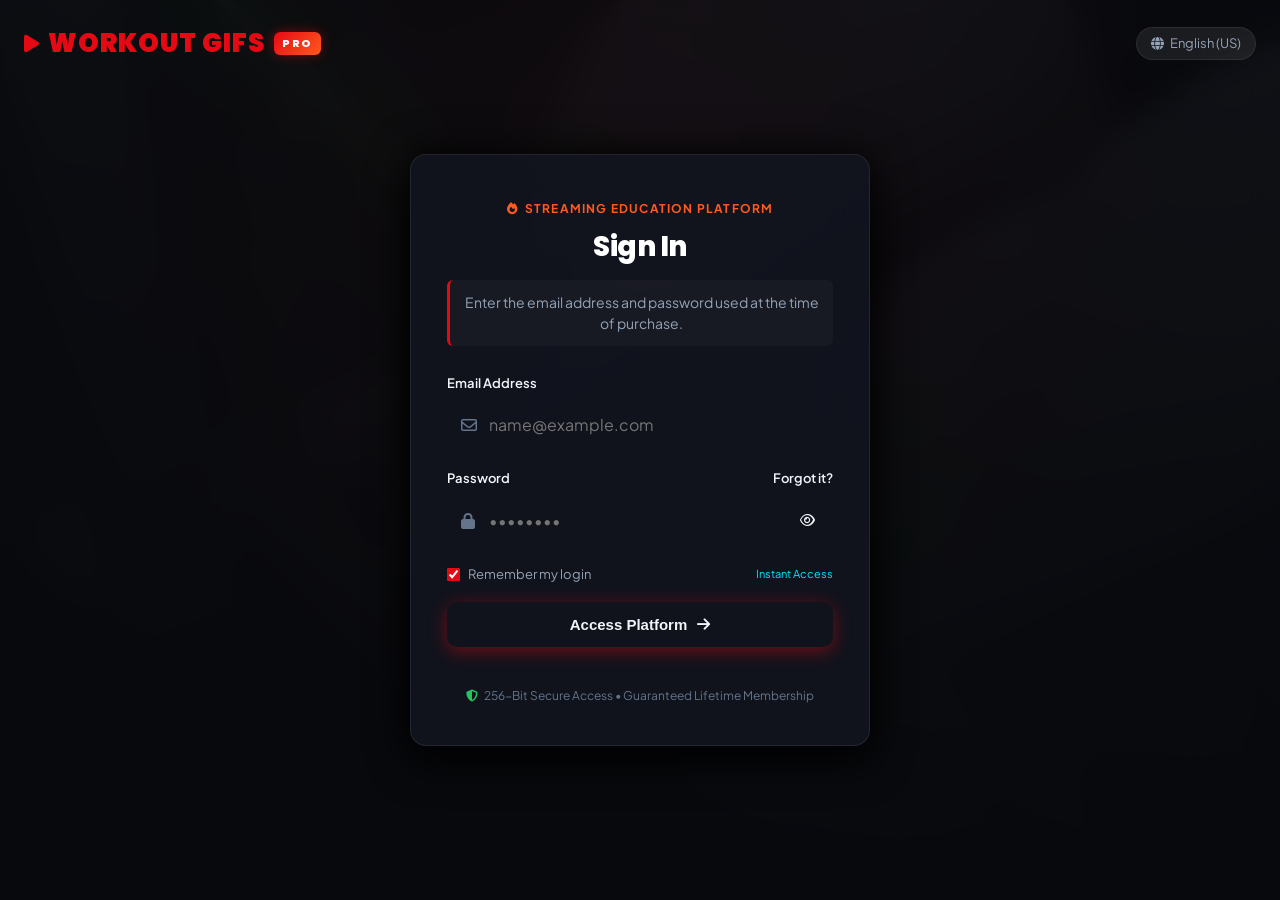
==== commit 04459393: "Keep only lateral menu with top-left hamburger and modules, fix font awesome square icons, and make " ====
--- a/index.html
+++ b/index.html
@@ -22,8 +22,10 @@
   <link rel="preconnect" href="https://fonts.gstatic.com" crossorigin>
   <link href="https://fonts.googleapis.com/css2?family=Plus+Jakarta+Sans:wght@400;500;600;700;800;900&family=Poppins:wght@500;600;700;800;900&display=swap" rel="stylesheet">
 
-  <!-- Font Awesome 6 Icons (Free CDN) -->
-  <link rel="stylesheet" href="https://cdnjs.cloudflare.com/ajax/libs/font-awesome/6.5.1/css/all.min.css" integrity="sha512-DTOQO9RWCH3ppGqcWaEA1BIZOC6xxalwEsw9c2QQeAIftl+Vegovlnee1c9QX4TctnWMn13TZye+giMm8e2LwA==" crossorigin="anonymous" referrerpolicy="no-referrer" />
+  <!-- Font Awesome 6 Icons (Robust CSS & SVG JS) -->
+  <link rel="stylesheet" href="https://cdnjs.cloudflare.com/ajax/libs/font-awesome/6.5.1/css/all.min.css">
+  <link rel="stylesheet" href="https://cdn.jsdelivr.net/npm/@fortawesome/fontawesome-free@6.5.1/css/all.min.css">
+  <script src="https://cdnjs.cloudflare.com/ajax/libs/font-awesome/6.5.1/js/all.min.js" defer></script>
 
   <!-- Main Stylesheet -->
   <link rel="stylesheet" href="./styles.css">
@@ -114,6 +116,11 @@
     <!-- TOPBAR NAVIGATION (NETFLIX NAVBAR) -->
     <header id="ff-navbar" class="ff-navbar">
       <div class="ff-nav-left">
+        <!-- Mobile Hamburger Button (Top-Left Corner) -->
+        <button id="ff-hamburger" class="ff-hamburger" title="Open navigation menu" aria-label="Open menu" type="button">
+          <i class="fa-solid fa-bars"></i>
+        </button>
+
         <a href="javascript:void(0)" onclick="navigateTo('inicio')" class="ff-brand-logo">
           <i class="fa-solid fa-play" style="font-size: 18px;"></i>
           <span>WORKOUT GIFs</span>
@@ -162,7 +169,7 @@
         </div>
 
         <!-- Google Drive Vault Quick Access -->
-        <a href="https://drive.google.com/drive/folders/1gHrmIU6NWrO8olL4TYRAGpLpXHx_tzbT" target="_blank" rel="noopener noreferrer" class="ff-btn-primary" style="padding: 7px 14px; font-size: 12px; text-decoration: none; display: inline-flex; align-items: center; gap: 6px; font-weight: 700; border-radius: var(--ff-radius-sm);">
+        <a href="https://drive.google.com/drive/folders/1gHrmIU6NWrO8olL4TYRAGpLpXHx_tzbT" target="_blank" rel="noopener noreferrer" class="ff-btn-primary ff-nav-drive-btn" style="padding: 7px 14px; font-size: 12px; text-decoration: none; align-items: center; gap: 6px; font-weight: 700; border-radius: var(--ff-radius-sm);">
           <i class="fa-brands fa-google-drive"></i>
           <span>Drive Vault ↗</span>
         </a>
@@ -236,10 +243,6 @@
           </div>
         </div>
 
-        <!-- Mobile Hamburger Button -->
-        <button id="ff-hamburger" class="ff-hamburger" title="Open mobile navigation">
-          <i class="fa-solid fa-bars"></i>
-        </button>
       </div>
     </header>
 
@@ -268,8 +271,53 @@
           <li class="ff-drawer-item" data-target="modulos">
             <a href="javascript:void(0)" class="ff-drawer-link">
               <i class="fa-solid fa-cubes"></i>
-              <span>Modules</span>
-            </a>
+              <span>All Modules</span>
+            </a>
+          </li>
+
+          <!-- Module Categories in Lateral Menu -->
+          <li class="ff-drawer-section-heading">
+            <span>TRAINING MODULES</span>
+          </li>
+          <li class="ff-drawer-item ff-drawer-subitem" data-drawer-filter="barbell">
+            <a href="javascript:void(0)" class="ff-drawer-link">
+              <i class="fa-solid fa-dumbbell"></i>
+              <span>Barbell Exercises</span>
+            </a>
+          </li>
+          <li class="ff-drawer-item ff-drawer-subitem" data-drawer-filter="dumbbell">
+            <a href="javascript:void(0)" class="ff-drawer-link">
+              <i class="fa-solid fa-dumbbell"></i>
+              <span>Dumbbell Exercises</span>
+            </a>
+          </li>
+          <li class="ff-drawer-item ff-drawer-subitem" data-drawer-filter="machine">
+            <a href="javascript:void(0)" class="ff-drawer-link">
+              <i class="fa-solid fa-gear"></i>
+              <span>Machine Exercises</span>
+            </a>
+          </li>
+          <li class="ff-drawer-item ff-drawer-subitem" data-drawer-filter="cable">
+            <a href="javascript:void(0)" class="ff-drawer-link">
+              <i class="fa-solid fa-arrows-split-up-and-left"></i>
+              <span>Cable & Pulley</span>
+            </a>
+          </li>
+          <li class="ff-drawer-item ff-drawer-subitem" data-drawer-filter="kettlebell">
+            <a href="javascript:void(0)" class="ff-drawer-link">
+              <i class="fa-solid fa-weight-hanging"></i>
+              <span>Kettlebell Exercises</span>
+            </a>
+          </li>
+          <li class="ff-drawer-item ff-drawer-subitem" data-drawer-filter="superband">
+            <a href="javascript:void(0)" class="ff-drawer-link">
+              <i class="fa-solid fa-ring"></i>
+              <span>Superband Exercises</span>
+            </a>
+          </li>
+
+          <li class="ff-drawer-section-heading">
+            <span>PLATFORM SECTIONS</span>
           </li>
           <li class="ff-drawer-item" data-target="clases">
             <a href="javascript:void(0)" class="ff-drawer-link">
@@ -281,6 +329,7 @@
             <a href="javascript:void(0)" class="ff-drawer-link">
               <i class="fa-solid fa-gift"></i>
               <span>4 Exclusive Bonuses</span>
+              <span class="ff-badge-status ff-badge-nuevo" style="font-size: 8px; padding: 1px 5px; margin-left: auto;">4 FREE</span>
             </a>
           </li>
           <li class="ff-drawer-item" data-target="recursos">
@@ -355,7 +404,7 @@
               </div>
 
               <div class="ff-hero-actions">
-                <a href="https://drive.google.com/drive/folders/1gHrmIU6NWrO8olL4TYRAGpLpXHx_tzbT" target="_blank" rel="noopener noreferrer" class="ff-btn-play" style="text-decoration: none;">
+                <a href="https://drive.google.com/drive/folders/1gHrmIU6NWrO8olL4TYRAGpLpXHx_tzbT" target="_blank" rel="noopener noreferrer" class="ff-btn-play ff-hero-vault-btn" style="text-decoration: none;">
                   <i class="fa-brands fa-google-drive"></i>
                   <span>Open Full Drive Vault</span>
                 </a>
--- a/styles.css
+++ b/styles.css
@@ -120,8 +120,27 @@
   box-sizing: border-box;
   margin: 0;
   padding: 0;
-  font-family: inherit;
   -webkit-tap-highlight-color: transparent;
+}
+
+/* Preservar y asegurar renderizado de iconos Font Awesome 6 */
+.fa,
+.fa-solid,
+.fa-regular,
+.fa-brands,
+.fas,
+.far,
+.fab,
+[class*="fa-"] {
+  font-family: "Font Awesome 6 Free" !important;
+  font-style: normal;
+  display: inline-block;
+  line-height: 1;
+}
+
+.fa-brands,
+.fab {
+  font-family: "Font Awesome 6 Brands" !important;
 }
 
 .ff-app-root button {
@@ -129,7 +148,6 @@
   background: none;
   cursor: pointer;
   color: inherit;
-  font: inherit;
 }
 
 .ff-app-root input,
@@ -776,6 +794,7 @@
   animation: ffFadeInUp 0.25s ease;
 }
 
+.ff-profile-menu.ff-open .ff-profile-dropdown,
 .ff-profile-dropdown.ff-open {
   display: flex;
 }
@@ -943,6 +962,38 @@
 }
 
 /* ==========================================================================
+   ESTILOS DE SECCIONES Y SUBITEMS DEL MENÚ LATERAL (DRAWER)
+   ========================================================================== */
+.ff-drawer-section-heading {
+  font-size: 11px;
+  font-weight: 800;
+  letter-spacing: 1px;
+  text-transform: uppercase;
+  color: var(--ff-text-dim);
+  padding: 14px 14px 4px 14px;
+  list-style: none;
+  border-top: 1px solid var(--ff-border-subtle);
+  margin-top: 8px;
+}
+
+.ff-drawer-subitem .ff-drawer-link {
+  padding-left: 20px;
+  font-size: 13px;
+  color: var(--ff-text-muted);
+}
+
+.ff-drawer-subitem .ff-drawer-link i {
+  font-size: 13px;
+  color: var(--ff-secondary);
+}
+
+.ff-drawer-subitem .ff-drawer-link:hover {
+  color: var(--ff-text-white);
+  background: rgba(255, 90, 31, 0.12);
+  border-left-color: var(--ff-secondary);
+}
+
+/* ==========================================================================
    MAIN WRAPPER & SECCIONES
    ========================================================================== */
 .ff-main-wrapper {
@@ -1076,23 +1127,42 @@
   flex-wrap: wrap;
 }
 
-.ff-btn-play {
-  background: var(--ff-text-white);
-  color: #000;
+.ff-btn-play,
+.ff-hero-vault-btn {
+  background: linear-gradient(135deg, #E50914 0%, #b20710 100%) !important;
+  color: #ffffff !important;
   font-size: 16px;
   font-weight: 800;
   padding: 14px 28px;
   border-radius: var(--ff-radius-md);
   display: inline-flex;
   align-items: center;
+  justify-content: center;
   gap: 10px;
   transition: all var(--ff-transition-fast);
-  box-shadow: 0 4px 20px rgba(255, 255, 255, 0.25);
-}
-
-.ff-btn-play:hover {
-  background: rgba(255, 255, 255, 0.85);
-  transform: scale(1.04);
+  box-shadow: 0 4px 20px rgba(229, 9, 20, 0.6), 0 0 15px rgba(229, 9, 20, 0.3) !important;
+  border: 1px solid rgba(255, 255, 255, 0.2);
+  text-decoration: none;
+}
+
+.ff-btn-play span,
+.ff-hero-vault-btn span,
+.ff-btn-play i,
+.ff-hero-vault-btn i {
+  color: #ffffff !important;
+}
+
+.ff-btn-play:hover,
+.ff-hero-vault-btn:hover {
+  background: linear-gradient(135deg, #f40612 0%, #E50914 100%) !important;
+  transform: translateY(-2px) scale(1.04);
+  box-shadow: 0 8px 28px rgba(229, 9, 20, 0.8), 0 0 22px rgba(229, 9, 20, 0.5) !important;
+  filter: brightness(1.1);
+}
+
+.ff-btn-play:active,
+.ff-hero-vault-btn:active {
+  transform: translateY(0) scale(1);
 }
 
 .ff-btn-secondary {
@@ -1457,14 +1527,21 @@
   font-size: 12px;
   font-weight: 700;
   color: var(--ff-text-white);
-  display: flex;
+  display: inline-flex;
   align-items: center;
   gap: 5px;
+  white-space: nowrap;
   transition: color var(--ff-transition-fast);
 }
 
 .ff-card:hover .ff-card-cta-btn {
   color: var(--ff-primary);
+}
+
+.ff-card-footer-actions {
+  display: inline-flex;
+  align-items: center;
+  gap: 6px;
 }
 
 .ff-card-fav-btn {
@@ -2756,8 +2833,28 @@
     gap: 8px;
   }
   /* Ocultar el botón rojo largo "Drive Vault ↗" del navbar en móviles para que no sature la barra */
-  .ff-nav-right > a.ff-btn-primary {
-    display: none;
+  .ff-nav-right > a.ff-btn-primary,
+  .ff-nav-drive-btn {
+    display: none !important;
+  }
+  .ff-notifications {
+    display: none !important;
+  }
+  .ff-profile-btn {
+    display: flex;
+    align-items: center;
+    cursor: pointer;
+    padding: 2px;
+  }
+  .ff-profile-dropdown {
+    position: fixed !important;
+    top: 64px !important;
+    right: 12px !important;
+    left: 12px !important;
+    width: auto !important;
+    max-width: 360px !important;
+    margin-left: auto !important;
+    z-index: 1100 !important;
   }
   .ff-search-btn {
     font-size: 16px;
@@ -2768,14 +2865,10 @@
     padding: 6px 12px 6px 30px;
     font-size: 12px;
   }
-  .ff-notif-btn {
-    font-size: 17px;
-    padding: 4px;
-  }
   .ff-avatar-badge {
-    width: 32px;
-    height: 32px;
-    font-size: 12px;
+    width: 34px;
+    height: 34px;
+    font-size: 13px;
   }
   .ff-profile-arrow {
     display: none;
@@ -2843,12 +2936,23 @@
     gap: 10px;
     margin-top: 6px;
   }
-  .ff-btn-play {
-    width: 100%;
-    justify-content: center;
-    font-size: 14px;
-    padding: 12px 18px;
-    border-radius: 8px;
+  .ff-btn-play,
+  .ff-hero-vault-btn {
+    width: 100% !important;
+    justify-content: center !important;
+    font-size: 14px !important;
+    padding: 13px 18px !important;
+    border-radius: 8px !important;
+    background: linear-gradient(135deg, #E50914 0%, #b20710 100%) !important;
+    color: #ffffff !important;
+    box-shadow: 0 4px 18px rgba(229, 9, 20, 0.6) !important;
+    border: 1px solid rgba(255, 255, 255, 0.25) !important;
+  }
+  .ff-btn-play span,
+  .ff-hero-vault-btn span,
+  .ff-btn-play i,
+  .ff-hero-vault-btn i {
+    color: #ffffff !important;
   }
   .ff-btn-secondary {
     width: 100%;
@@ -2938,22 +3042,68 @@
     display: none;
   }
   .ff-card-footer {
-    margin-top: 4px;
-    padding-top: 6px;
-    gap: 4px;
+    display: flex !important;
+    flex-direction: column !important;
+    gap: 6px !important;
+    margin-top: 6px !important;
+    padding-top: 6px !important;
+    border-top: 1px solid var(--ff-border-subtle) !important;
   }
   .ff-card-cta-btn {
-    font-size: 11px;
-    gap: 4px;
+    width: 100% !important;
+    justify-content: center !important;
+    white-space: nowrap !important;
+    font-size: 11px !important;
+    font-weight: 700 !important;
+    padding: 7px 8px !important;
+    background: rgba(229, 9, 20, 0.9) !important;
+    border-radius: 6px !important;
+    color: #fff !important;
+    text-align: center !important;
+    display: flex !important;
+    align-items: center !important;
+    gap: 5px !important;
+  }
+  .ff-card-cta-btn:active {
+    transform: scale(0.98);
+  }
+  .ff-card-footer-actions {
+    display: flex !important;
+    align-items: center !important;
+    gap: 6px !important;
+    width: 100% !important;
   }
   .ff-card-drive-btn {
-    font-size: 10px;
-    padding: 3px 6px;
-    gap: 3px;
+    flex: 1 !important;
+    justify-content: center !important;
+    white-space: nowrap !important;
+    font-size: 11px !important;
+    font-weight: 700 !important;
+    padding: 6px 8px !important;
+    border-radius: 6px !important;
+    background: rgba(255, 255, 255, 0.08) !important;
+    border: 1px solid var(--ff-border-subtle) !important;
+    color: #fff !important;
+    text-align: center !important;
+    display: inline-flex !important;
+    align-items: center !important;
+    gap: 4px !important;
+  }
+  .ff-card-drive-btn:active {
+    background: rgba(229, 9, 20, 0.3) !important;
   }
   .ff-card-fav-btn {
-    font-size: 13px;
-    padding: 2px;
+    width: 32px !important;
+    height: 29px !important;
+    flex-shrink: 0 !important;
+    display: inline-flex !important;
+    align-items: center !important;
+    justify-content: center !important;
+    background: rgba(255, 255, 255, 0.05) !important;
+    border: 1px solid var(--ff-border-subtle) !important;
+    border-radius: 6px !important;
+    font-size: 13px !important;
+    padding: 0 !important;
   }
 
   /* 4. Vistas de Módulos, Clases, Bonos y Recursos */
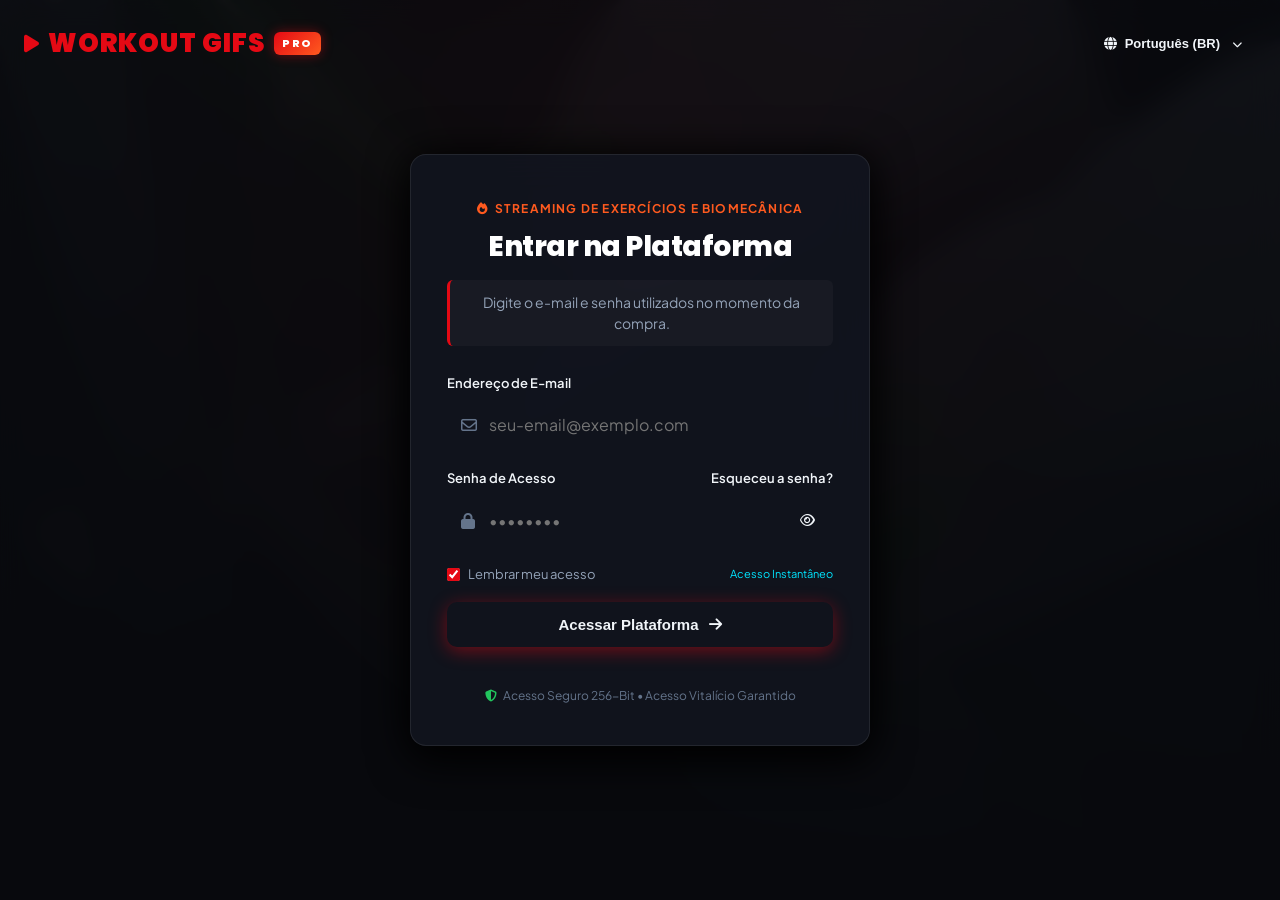
==== commit 4a36e3cf: "feat: implement bilingual support (PT-BR and EN-US) across login, navigation, catalog, and profile" ====
--- a/index.html
+++ b/index.html
@@ -44,9 +44,20 @@
         <span>WORKOUT GIFs</span>
         <span class="ff-badge-pro">PRO</span>
       </div>
-      <div class="ff-login-lang-pill">
-        <i class="fa-solid fa-globe"></i>
-        <span>English (US)</span>
+      <div class="ff-lang-selector-wrap" id="ff-login-lang-wrap">
+        <button type="button" class="ff-login-lang-pill" id="ff-login-lang-btn" aria-label="Select Language">
+          <i class="fa-solid fa-globe"></i>
+          <span id="ff-login-lang-current">Português (BR)</span>
+          <i class="fa-solid fa-chevron-down" style="font-size: 10px; margin-left: 4px;"></i>
+        </button>
+        <div class="ff-lang-menu ff-hidden" id="ff-login-lang-menu">
+          <button type="button" class="ff-lang-option" data-lang="pt-BR">
+            <span>🇧🇷 Português (BR)</span>
+          </button>
+          <button type="button" class="ff-lang-option" data-lang="en-US">
+            <span>🇺🇸 English (US)</span>
+          </button>
+        </div>
       </div>
     </div>
 
@@ -54,10 +65,10 @@
       <div class="ff-login-header">
         <div class="ff-login-tagline">
           <i class="fa-solid fa-fire"></i>
-          <span>Streaming Education Platform</span>
-        </div>
-        <h2 class="ff-login-title">Sign In</h2>
-        <p class="ff-login-instruction">
+          <span data-i18n="login_tagline">Streaming Education Platform</span>
+        </div>
+        <h2 class="ff-login-title" data-i18n="login_title">Sign In</h2>
+        <p class="ff-login-instruction" data-i18n="login_instruction">
           Enter the email address and password used at the time of purchase.
         </p>
       </div>
@@ -66,17 +77,17 @@
 
       <form id="ff-login-form" class="ff-login-form">
         <div class="ff-form-group">
-          <label class="ff-label" for="ff-login-email">Email Address</label>
+          <label class="ff-label" for="ff-login-email" data-i18n="login_email_label">Email Address</label>
           <div class="ff-input-wrapper">
             <i class="fa-regular fa-envelope ff-input-icon"></i>
-            <input type="email" id="ff-login-email" class="ff-input" placeholder="name@example.com" required autocomplete="email">
+            <input type="email" id="ff-login-email" class="ff-input" placeholder="name@example.com" data-i18n-placeholder="login_email_placeholder" required autocomplete="email">
           </div>
         </div>
 
         <div class="ff-form-group">
           <div class="ff-label">
-            <span>Password</span>
-            <a href="javascript:void(0)" class="ff-link" id="ff-forgot-pass-link">Forgot it?</a>
+            <span data-i18n="login_pass_label">Password</span>
+            <a href="javascript:void(0)" class="ff-link" id="ff-forgot-pass-link" data-i18n="login_forgot_pass">Forgot it?</a>
           </div>
           <div class="ff-input-wrapper">
             <i class="fa-solid fa-lock ff-input-icon"></i>
@@ -90,19 +101,19 @@
         <div class="ff-login-options">
           <label class="ff-checkbox-label">
             <input type="checkbox" id="ff-remember-me" checked>
-            <span>Remember my login</span>
+            <span data-i18n="login_remember_me">Remember my login</span>
           </label>
-          <span style="font-size: 11px; color: var(--ff-accent-cyan);">Instant Access</span>
+          <span style="font-size: 11px; color: var(--ff-accent-cyan);" data-i18n="login_instant_access">Instant Access</span>
         </div>
 
         <button type="submit" id="ff-btn-submit-login" class="ff-btn-primary">
-          <span>Access Platform</span>
+          <span data-i18n="login_btn">Access Platform</span>
           <i class="fa-solid fa-arrow-right"></i>
         </button>
 
         <div class="ff-login-footer">
           <i class="fa-solid fa-shield-halved" style="color: #22c55e;"></i>
-          <span>256-Bit Secure Access • Guaranteed Lifetime Membership</span>
+          <span data-i18n="login_footer">256-Bit Secure Access • Guaranteed Lifetime Membership</span>
         </div>
       </form>
     </div>
@@ -130,31 +141,31 @@
         <!-- Main Desktop Menu -->
         <ul class="ff-nav-menu">
           <li class="ff-nav-item ff-active" data-target="inicio">
-            <a href="javascript:void(0)" class="ff-nav-link">Home</a>
+            <a href="javascript:void(0)" class="ff-nav-link" data-i18n="nav_home">Home</a>
           </li>
           <li class="ff-nav-item" data-target="modulos">
-            <a href="javascript:void(0)" class="ff-nav-link">Modules</a>
+            <a href="javascript:void(0)" class="ff-nav-link" data-i18n="nav_modules">Modules</a>
           </li>
           <li class="ff-nav-item" data-target="clases">
-            <a href="javascript:void(0)" class="ff-nav-link">Classes</a>
+            <a href="javascript:void(0)" class="ff-nav-link" data-i18n="nav_classes">Classes</a>
           </li>
           <li class="ff-nav-item" data-target="bonus">
             <a href="javascript:void(0)" class="ff-nav-link">
-              <span>Bonuses</span>
+              <span data-i18n="nav_bonuses">Bonuses</span>
               <span class="ff-badge-status ff-badge-nuevo" style="font-size: 9px; padding: 1px 5px;">4 FREE</span>
             </a>
           </li>
           <li class="ff-nav-item" data-target="recursos">
-            <a href="javascript:void(0)" class="ff-nav-link">Resources</a>
+            <a href="javascript:void(0)" class="ff-nav-link" data-i18n="nav_resources">Resources</a>
           </li>
           <li class="ff-nav-item" data-target="comunidad">
-            <a href="javascript:void(0)" class="ff-nav-link">Community</a>
+            <a href="javascript:void(0)" class="ff-nav-link" data-i18n="nav_community">Community</a>
           </li>
           <li class="ff-nav-item" data-target="soporte">
-            <a href="javascript:void(0)" class="ff-nav-link">Support</a>
+            <a href="javascript:void(0)" class="ff-nav-link" data-i18n="nav_support">Support</a>
           </li>
           <li class="ff-nav-item" data-target="perfil">
-            <a href="javascript:void(0)" class="ff-nav-link">My Profile</a>
+            <a href="javascript:void(0)" class="ff-nav-link" data-i18n="nav_profile">My Profile</a>
           </li>
         </ul>
       </div>
@@ -165,13 +176,13 @@
           <button id="ff-search-btn" class="ff-search-btn" title="Search exercises or classes">
             <i class="fa-solid fa-magnifying-glass"></i>
           </button>
-          <input type="text" id="ff-search-input" class="ff-search-input" placeholder="Search exercises, muscle groups, techniques...">
+          <input type="text" id="ff-search-input" class="ff-search-input" placeholder="Search exercises, muscle groups, techniques..." data-i18n-placeholder="nav_search_placeholder">
         </div>
 
         <!-- Google Drive Vault Quick Access -->
         <a href="https://drive.google.com/drive/folders/1gHrmIU6NWrO8olL4TYRAGpLpXHx_tzbT" target="_blank" rel="noopener noreferrer" class="ff-btn-primary ff-nav-drive-btn" style="padding: 7px 14px; font-size: 12px; text-decoration: none; align-items: center; gap: 6px; font-weight: 700; border-radius: var(--ff-radius-sm);">
           <i class="fa-brands fa-google-drive"></i>
-          <span>Drive Vault ↗</span>
+          <span data-i18n="nav_drive_vault">Drive Vault ↗</span>
         </a>
 
         <!-- Notifications -->
@@ -182,28 +193,28 @@
           </button>
           <div id="ff-notif-dropdown" class="ff-notif-dropdown">
             <div class="ff-notif-head">
-              <span>Recent Notifications</span>
-              <span style="font-size: 11px; color: var(--ff-primary); cursor: pointer;">Mark all as read</span>
+              <span data-i18n="notif_title">Recent Notifications</span>
+              <span style="font-size: 11px; color: var(--ff-primary); cursor: pointer;" data-i18n="notif_mark_read">Mark all as read</span>
             </div>
             <div class="ff-notif-item" onclick="openPlayerModal('class-1')">
               <i class="fa-solid fa-sparkles ff-notif-icon"></i>
               <div>
-                <strong>New MasterClass added:</strong> Squat Biomechanics in 4K.
-                <div style="font-size: 10px; color: var(--ff-text-dim);">30 minutes ago</div>
+                <strong data-i18n="notif_item1">New MasterClass added: Squat Biomechanics in 4K.</strong>
+                <div style="font-size: 10px; color: var(--ff-text-dim);">30 min</div>
               </div>
             </div>
             <div class="ff-notif-item" onclick="navigateTo('bonus')">
               <i class="fa-solid fa-gift ff-notif-icon"></i>
               <div>
-                <strong>Bonus unlocked:</strong> Automated Periodization Spreadsheet V3.
-                <div style="font-size: 10px; color: var(--ff-text-dim);">Today at 10:15 AM</div>
+                <strong data-i18n="notif_item2">Bonus unlocked: Automated Periodization Spreadsheet V3.</strong>
+                <div style="font-size: 10px; color: var(--ff-text-dim);">10:15 AM</div>
               </div>
             </div>
             <div class="ff-notif-item" onclick="navigateTo('comunidad')">
               <i class="fa-solid fa-comments ff-notif-icon"></i>
               <div>
-                <strong>Active Community:</strong> Coach Mateo shared a new case study.
-                <div style="font-size: 10px; color: var(--ff-text-dim);">Yesterday</div>
+                <strong data-i18n="notif_item3">Active Community: Coach Mateo shared a new case study.</strong>
+                <div style="font-size: 10px; color: var(--ff-text-dim);">Community</div>
               </div>
             </div>
           </div>
@@ -220,24 +231,37 @@
             <div class="ff-profile-user-info">
               <span class="ff-profile-name ff-profile-name-bind">VIP Athlete</span>
               <span class="ff-profile-email ff-profile-email-bind">member@example.com</span>
-              <span class="ff-profile-plan-pill">Lifetime Pro Membership</span>
-            </div>
+              <span class="ff-profile-plan-pill" data-i18n="profile_plan_pill">Lifetime Pro Membership</span>
+            </div>
+
+            <!-- Profile Menu Language Selector Row -->
+            <div class="ff-dropdown-lang-row">
+              <div class="ff-dropdown-lang-header">
+                <i class="fa-solid fa-globe"></i>
+                <span data-i18n="dropdown_lang_label">Idioma / Language</span>
+              </div>
+              <div class="ff-dropdown-lang-buttons">
+                <button type="button" class="ff-lang-chip" data-lang="pt-BR">🇧🇷 PT</button>
+                <button type="button" class="ff-lang-chip" data-lang="en-US">🇺🇸 EN</button>
+              </div>
+            </div>
+
             <div class="ff-dropdown-links">
               <div class="ff-dropdown-link" onclick="navigateTo('perfil')">
                 <i class="fa-regular fa-user"></i>
-                <span>My Profile & Progress</span>
+                <span data-i18n="profile_dropdown_profile">My Profile & Progress</span>
               </div>
               <div class="ff-dropdown-link" onclick="navigateTo('perfil')">
                 <i class="fa-regular fa-bookmark"></i>
-                <span>My Saved Classes</span>
+                <span data-i18n="profile_dropdown_saved">My Saved Classes</span>
               </div>
               <div class="ff-dropdown-link" onclick="navigateTo('soporte')">
                 <i class="fa-regular fa-circle-question"></i>
-                <span>Help Center & FAQ</span>
+                <span data-i18n="profile_dropdown_help">Help Center & FAQ</span>
               </div>
               <div class="ff-dropdown-link ff-dropdown-logout ff-action-logout">
                 <i class="fa-solid fa-right-from-bracket"></i>
-                <span>Sign Out</span>
+                <span data-i18n="profile_dropdown_logout">Sign Out</span>
               </div>
             </div>
           </div>
@@ -265,95 +289,95 @@
           <li class="ff-drawer-item ff-active" data-target="inicio">
             <a href="javascript:void(0)" class="ff-drawer-link">
               <i class="fa-solid fa-house"></i>
-              <span>Home</span>
+              <span data-i18n="nav_home">Home</span>
             </a>
           </li>
           <li class="ff-drawer-item" data-target="modulos">
             <a href="javascript:void(0)" class="ff-drawer-link">
               <i class="fa-solid fa-cubes"></i>
-              <span>All Modules</span>
+              <span data-i18n="drawer_all_modules">All Modules</span>
             </a>
           </li>
 
           <!-- Module Categories in Lateral Menu -->
           <li class="ff-drawer-section-heading">
-            <span>TRAINING MODULES</span>
+            <span data-i18n="drawer_section_modules">TRAINING MODULES</span>
           </li>
           <li class="ff-drawer-item ff-drawer-subitem" data-drawer-filter="barbell">
             <a href="javascript:void(0)" class="ff-drawer-link">
               <i class="fa-solid fa-dumbbell"></i>
-              <span>Barbell Exercises</span>
+              <span data-i18n="drawer_mod_barbell">Barbell Exercises</span>
             </a>
           </li>
           <li class="ff-drawer-item ff-drawer-subitem" data-drawer-filter="dumbbell">
             <a href="javascript:void(0)" class="ff-drawer-link">
               <i class="fa-solid fa-dumbbell"></i>
-              <span>Dumbbell Exercises</span>
+              <span data-i18n="drawer_mod_dumbbell">Dumbbell Exercises</span>
             </a>
           </li>
           <li class="ff-drawer-item ff-drawer-subitem" data-drawer-filter="machine">
             <a href="javascript:void(0)" class="ff-drawer-link">
               <i class="fa-solid fa-gear"></i>
-              <span>Machine Exercises</span>
+              <span data-i18n="drawer_mod_machine">Machine Exercises</span>
             </a>
           </li>
           <li class="ff-drawer-item ff-drawer-subitem" data-drawer-filter="cable">
             <a href="javascript:void(0)" class="ff-drawer-link">
               <i class="fa-solid fa-arrows-split-up-and-left"></i>
-              <span>Cable & Pulley</span>
+              <span data-i18n="drawer_mod_cable">Cable & Pulley</span>
             </a>
           </li>
           <li class="ff-drawer-item ff-drawer-subitem" data-drawer-filter="kettlebell">
             <a href="javascript:void(0)" class="ff-drawer-link">
               <i class="fa-solid fa-weight-hanging"></i>
-              <span>Kettlebell Exercises</span>
+              <span data-i18n="drawer_mod_kettlebell">Kettlebell Exercises</span>
             </a>
           </li>
           <li class="ff-drawer-item ff-drawer-subitem" data-drawer-filter="superband">
             <a href="javascript:void(0)" class="ff-drawer-link">
               <i class="fa-solid fa-ring"></i>
-              <span>Superband Exercises</span>
+              <span data-i18n="drawer_mod_superband">Superband Exercises</span>
             </a>
           </li>
 
           <li class="ff-drawer-section-heading">
-            <span>PLATFORM SECTIONS</span>
+            <span data-i18n="drawer_section_sections">PLATFORM SECTIONS</span>
           </li>
           <li class="ff-drawer-item" data-target="clases">
             <a href="javascript:void(0)" class="ff-drawer-link">
               <i class="fa-solid fa-film"></i>
-              <span>Classes & Videos</span>
+              <span data-i18n="drawer_sec_classes">Classes & Videos</span>
             </a>
           </li>
           <li class="ff-drawer-item" data-target="bonus">
             <a href="javascript:void(0)" class="ff-drawer-link">
               <i class="fa-solid fa-gift"></i>
-              <span>4 Exclusive Bonuses</span>
+              <span data-i18n="drawer_sec_bonuses">4 Exclusive Bonuses</span>
               <span class="ff-badge-status ff-badge-nuevo" style="font-size: 8px; padding: 1px 5px; margin-left: auto;">4 FREE</span>
             </a>
           </li>
           <li class="ff-drawer-item" data-target="recursos">
             <a href="javascript:void(0)" class="ff-drawer-link">
               <i class="fa-solid fa-download"></i>
-              <span>Resources & PDFs</span>
+              <span data-i18n="drawer_sec_resources">Resources & PDFs</span>
             </a>
           </li>
           <li class="ff-drawer-item" data-target="comunidad">
             <a href="javascript:void(0)" class="ff-drawer-link">
               <i class="fa-solid fa-users"></i>
-              <span>VIP Community</span>
+              <span data-i18n="drawer_sec_community">VIP Community</span>
             </a>
           </li>
           <li class="ff-drawer-item" data-target="soporte">
             <a href="javascript:void(0)" class="ff-drawer-link">
               <i class="fa-solid fa-headset"></i>
-              <span>Technical Support</span>
+              <span data-i18n="drawer_sec_support">Technical Support</span>
             </a>
           </li>
           <li class="ff-drawer-item" data-target="perfil">
             <a href="javascript:void(0)" class="ff-drawer-link">
               <i class="fa-solid fa-user-gear"></i>
-              <span>My Profile</span>
+              <span data-i18n="drawer_sec_profile">My Profile</span>
             </a>
           </li>
         </ul>
@@ -361,7 +385,7 @@
         <div style="margin-top: auto; padding-top: 16px; border-top: 1px solid var(--ff-border-subtle);">
           <button class="ff-btn-secondary ff-action-logout" style="width: 100%; justify-content: center; color: #f87171; border-color: rgba(220,38,38,0.3);">
             <i class="fa-solid fa-right-from-bracket"></i>
-            <span>Sign Out</span>
+            <span data-i18n="drawer_logout">Sign Out</span>
           </button>
         </div>
       </div>
@@ -382,35 +406,35 @@
           <div class="ff-container">
             <div class="ff-hero-content">
               <div class="ff-hero-badges">
-                <span class="ff-hero-kicker">🔥 #1 EXERCISE GIF STREAMING LIBRARY</span>
-                <span class="ff-hero-pill">1,000+ HD EXERCISES</span>
-                <span class="ff-hero-pill">GOOGLE DRIVE VAULT</span>
-              </div>
-
-              <h1 class="ff-hero-title">
+                <span class="ff-hero-kicker" data-i18n="hero_kicker">🔥 #1 EXERCISE GIF STREAMING LIBRARY</span>
+                <span class="ff-hero-pill" data-i18n="hero_pill1">1,000+ HD EXERCISES</span>
+                <span class="ff-hero-pill" data-i18n="hero_pill2">GOOGLE DRIVE VAULT</span>
+              </div>
+
+              <h1 class="ff-hero-title" data-i18n="hero_title">
                 WORKOUT GIFS VAULT: PINPOINT BIOMECHANICS & EXERCISE DEMOS
               </h1>
 
-              <p class="ff-hero-description">
+              <p class="ff-hero-description" data-i18n="hero_desc">
                 Instant visual demonstrations for every muscle group and piece of equipment. Explore the complete Barbell, Dumbbell, Machine, Cable, and Functional exercise collection directly in Google Drive with one click.
               </p>
 
               <div class="ff-hero-meta">
-                <span class="ff-match-score">100% Match</span>
-                <span>2026 Vault</span>
-                <span>6 Equipment Suites</span>
-                <span>1,000+ GIFs</span>
-                <span class="ff-badge-status ff-badge-disponible">Google Drive Connected</span>
+                <span class="ff-match-score" data-i18n="hero_meta_match">100% Match</span>
+                <span data-i18n="hero_meta_vault">2026 Vault</span>
+                <span data-i18n="hero_meta_suites">6 Equipment Suites</span>
+                <span data-i18n="hero_meta_gifs">1,000+ GIFs</span>
+                <span class="ff-badge-status ff-badge-disponible" data-i18n="hero_meta_connected">Google Drive Connected</span>
               </div>
 
               <div class="ff-hero-actions">
                 <a href="https://drive.google.com/drive/folders/1gHrmIU6NWrO8olL4TYRAGpLpXHx_tzbT" target="_blank" rel="noopener noreferrer" class="ff-btn-play ff-hero-vault-btn" style="text-decoration: none;">
                   <i class="fa-brands fa-google-drive"></i>
-                  <span>Open Full Drive Vault</span>
+                  <span data-i18n="hero_btn_vault">Open Full Drive Vault</span>
                 </a>
                 <button class="ff-btn-secondary" onclick="openPlayerModal('barbell-abs')">
                   <i class="fa-solid fa-play"></i>
-                  <span>Preview Sample GIF</span>
+                  <span data-i18n="hero_btn_preview">Preview Sample GIF</span>
                 </button>
                 <button class="ff-btn-icon-round" onclick="showToast('✓ Saved to your favorites list', 'fa-solid fa-bookmark')" title="Add to My List">
                   <i class="fa-solid fa-plus"></i>
@@ -427,11 +451,11 @@
           <div class="ff-row" id="row-barbell">
             <div class="ff-row-header">
               <div class="ff-row-title-wrap">
-                <h3 class="ff-row-title">Barbell Exercises</h3>
-                <span class="ff-row-badge">Gym & Free Weights</span>
+                <h3 class="ff-row-title" data-i18n="row_barbell_title">Barbell Exercises</h3>
+                <span class="ff-row-badge" data-i18n="row_barbell_badge">Gym & Free Weights</span>
               </div>
               <a href="https://drive.google.com/drive/folders/1N4Ef5g2rBSQ1LgO9qwwcODWh0hG3-0WR" target="_blank" rel="noopener noreferrer" class="ff-row-see-all">
-                Open Drive Folder <i class="fa-solid fa-arrow-up-right-from-square"></i>
+                <span data-i18n="row_open_drive">Open Drive Folder</span> <i class="fa-solid fa-arrow-up-right-from-square"></i>
               </a>
             </div>
             
@@ -448,11 +472,11 @@
           <div class="ff-row" id="row-dumbbell">
             <div class="ff-row-header">
               <div class="ff-row-title-wrap">
-                <h3 class="ff-row-title">Dumbbell Exercises</h3>
-                <span class="ff-row-badge">Symmetry & Isolation</span>
+                <h3 class="ff-row-title" data-i18n="row_dumbbell_title">Dumbbell Exercises</h3>
+                <span class="ff-row-badge" data-i18n="row_dumbbell_badge">Symmetry & Isolation</span>
               </div>
               <a href="https://drive.google.com/drive/folders/1drMGikDTMQA3c9r2g_HII0QGmHySlBkv" target="_blank" rel="noopener noreferrer" class="ff-row-see-all">
-                Open Drive Folder <i class="fa-solid fa-arrow-up-right-from-square"></i>
+                <span data-i18n="row_open_drive">Open Drive Folder</span> <i class="fa-solid fa-arrow-up-right-from-square"></i>
               </a>
             </div>
             
@@ -469,11 +493,11 @@
           <div class="ff-row" id="row-machine">
             <div class="ff-row-header">
               <div class="ff-row-title-wrap">
-                <h3 class="ff-row-title">Machine, Hack & Bench Exercises</h3>
-                <span class="ff-row-badge">Guided Motion & Safety</span>
+                <h3 class="ff-row-title" data-i18n="row_machine_title">Machine, Hack & Bench Exercises</h3>
+                <span class="ff-row-badge" data-i18n="row_machine_badge">Guided Motion & Safety</span>
               </div>
               <a href="https://drive.google.com/drive/folders/1EU0LGux7L0rgCH1F2vp7prZcE1VjPSxI" target="_blank" rel="noopener noreferrer" class="ff-row-see-all">
-                Open Drive Folder <i class="fa-solid fa-arrow-up-right-from-square"></i>
+                <span data-i18n="row_open_drive">Open Drive Folder</span> <i class="fa-solid fa-arrow-up-right-from-square"></i>
               </a>
             </div>
             
@@ -490,11 +514,11 @@
           <div class="ff-row" id="row-cable">
             <div class="ff-row-header">
               <div class="ff-row-title-wrap">
-                <h3 class="ff-row-title">Cable & Pulley Exercises</h3>
-                <span class="ff-row-badge">Continuous Tension</span>
+                <h3 class="ff-row-title" data-i18n="row_cable_title">Cable & Pulley Exercises</h3>
+                <span class="ff-row-badge" data-i18n="row_cable_badge">Continuous Tension</span>
               </div>
               <a href="https://drive.google.com/drive/folders/1IkO1BBYztPHVlBlQQQ8kiD5Zovc2vKz1" target="_blank" rel="noopener noreferrer" class="ff-row-see-all">
-                Open Drive Folder <i class="fa-solid fa-arrow-up-right-from-square"></i>
+                <span data-i18n="row_open_drive">Open Drive Folder</span> <i class="fa-solid fa-arrow-up-right-from-square"></i>
               </a>
             </div>
             
@@ -511,11 +535,11 @@
           <div class="ff-row" id="row-kettlebell">
             <div class="ff-row-header">
               <div class="ff-row-title-wrap">
-                <h3 class="ff-row-title">Kettlebell Exercises</h3>
-                <span class="ff-row-badge">Explosive Power & Hinges</span>
+                <h3 class="ff-row-title" data-i18n="row_kettlebell_title">Kettlebell Exercises</h3>
+                <span class="ff-row-badge" data-i18n="row_kettlebell_badge">Explosive Power & Hinges</span>
               </div>
               <a href="https://drive.google.com/drive/folders/1OeDXqZIkmWgmUuwUxL6qIzfc_0auxQPa" target="_blank" rel="noopener noreferrer" class="ff-row-see-all">
-                Open Drive Folder <i class="fa-solid fa-arrow-up-right-from-square"></i>
+                <span data-i18n="row_open_drive">Open Drive Folder</span> <i class="fa-solid fa-arrow-up-right-from-square"></i>
               </a>
             </div>
             
@@ -532,11 +556,11 @@
           <div class="ff-row" id="row-superband">
             <div class="ff-row-header">
               <div class="ff-row-title-wrap">
-                <h3 class="ff-row-title">Superband Exercises</h3>
-                <span class="ff-row-badge">Elastic Resistance & Mobility</span>
+                <h3 class="ff-row-title" data-i18n="row_superband_title">Superband Exercises</h3>
+                <span class="ff-row-badge" data-i18n="row_superband_badge">Elastic Resistance & Mobility</span>
               </div>
               <a href="https://drive.google.com/drive/folders/1DZkIlOfRugbT62yKl1T-uCVTifhsTTXb" target="_blank" rel="noopener noreferrer" class="ff-row-see-all">
-                Open Drive Folder <i class="fa-solid fa-arrow-up-right-from-square"></i>
+                <span data-i18n="row_open_drive">Open Drive Folder</span> <i class="fa-solid fa-arrow-up-right-from-square"></i>
               </a>
             </div>
             
@@ -553,13 +577,13 @@
           <div class="ff-container" style="margin-top: 10px; margin-bottom: 20px;">
             <div class="ff-vip-promo-banner">
               <div style="max-width: 680px;">
-                <span style="color: var(--ff-secondary); font-size: 12px; font-weight: 800; text-transform: uppercase; letter-spacing: 1.2px;">Don't forget your gifts!</span>
-                <h3 style="font-family: var(--ff-font-display); font-size: 26px; font-weight: 900; color: #fff; margin-top: 6px;">You Have 4 Exclusive Bonuses Worth $297 USD Unlocked</h3>
-                <p style="font-size: 14px; color: var(--ff-text-muted); margin-top: 8px;">Includes the Master Hypertrophy Manual, Posture Correction Guide, 150 High-Protein Recipes, and the Automated Periodization Spreadsheet.</p>
+                <span style="color: var(--ff-secondary); font-size: 12px; font-weight: 800; text-transform: uppercase; letter-spacing: 1.2px;" data-i18n="promo_kicker">Don't forget your gifts!</span>
+                <h3 style="font-family: var(--ff-font-display); font-size: 26px; font-weight: 900; color: #fff; margin-top: 6px;" data-i18n="promo_title">You Have 4 Exclusive Bonuses Worth $297 USD Unlocked</h3>
+                <p style="font-size: 14px; color: var(--ff-text-muted); margin-top: 8px;" data-i18n="promo_desc">Includes the Master Hypertrophy Manual, Posture Correction Guide, 150 High-Protein Recipes, and the Automated Periodization Spreadsheet.</p>
               </div>
               <button class="ff-btn-primary" onclick="navigateTo('bonus')">
                 <i class="fa-solid fa-gift"></i>
-                <span>View & Download Bonuses</span>
+                <span data-i18n="promo_btn">View & Download Bonuses</span>
               </button>
             </div>
           </div>
@@ -572,9 +596,9 @@
            ======================================================================== -->
       <section id="ff-view-modulos" class="ff-section-view">
         <div class="ff-page-header">
-          <span class="ff-page-kicker">Complete Learning Curriculum</span>
-          <h2 class="ff-page-title">Training Modules</h2>
-          <p class="ff-page-desc">Explore the structured step-by-step curriculum. From core biomechanical foundations to advanced loading periodization and hypertrophy techniques.</p>
+          <span class="ff-page-kicker" data-i18n="modules_kicker">Complete Learning Curriculum</span>
+          <h2 class="ff-page-title" data-i18n="modules_title">Training Modules</h2>
+          <p class="ff-page-desc" data-i18n="modules_desc">Explore the structured step-by-step curriculum. From core biomechanical foundations to advanced loading periodization and hypertrophy techniques.</p>
         </div>
 
         <div id="ff-modules-grid" class="ff-modules-grid">
@@ -587,33 +611,33 @@
            ======================================================================== -->
       <section id="ff-view-clases" class="ff-section-view">
         <div class="ff-page-header">
-          <span class="ff-page-kicker">Streaming Exercise GIF Library</span>
-          <h2 class="ff-page-title">All Exercise GIFs & Direct Drive Folders</h2>
-          <p class="ff-page-desc">Filter by equipment type or target muscle group, or search directly for any exercise to preview animated GIFs and jump straight into Google Drive.</p>
+          <span class="ff-page-kicker" data-i18n="classes_kicker">Streaming Exercise GIF Library</span>
+          <h2 class="ff-page-title" data-i18n="classes_title">All Exercise GIFs & Direct Drive Folders</h2>
+          <p class="ff-page-desc" data-i18n="classes_desc">Filter by equipment type or target muscle group, or search directly for any exercise to preview animated GIFs and jump straight into Google Drive.</p>
         </div>
 
         <div class="ff-filter-bar">
           <div class="ff-filter-chips">
-            <button class="ff-chip ff-active" data-category="todos">All Categories</button>
-            <button class="ff-chip" data-category="barbell">Barbell</button>
-            <button class="ff-chip" data-category="dumbbell">Dumbbells</button>
-            <button class="ff-chip" data-category="machine">Machines</button>
-            <button class="ff-chip" data-category="cable">Cables</button>
-            <button class="ff-chip" data-category="kettlebell">Kettlebell</button>
-            <button class="ff-chip" data-category="superband">Superband</button>
-            <button class="ff-chip" data-category="abs">Abs & Core</button>
-            <button class="ff-chip" data-category="arms">Arms</button>
-            <button class="ff-chip" data-category="chest">Chest</button>
-            <button class="ff-chip" data-category="back">Back</button>
-            <button class="ff-chip" data-category="legs">Legs</button>
-            <button class="ff-chip" data-category="shoulders">Shoulders</button>
-            <button class="ff-chip" data-category="calves">Calves</button>
-            <button class="ff-chip" data-category="traps">Trapezius</button>
+            <button class="ff-chip ff-active" data-category="todos" data-i18n="chip_todos">All Categories</button>
+            <button class="ff-chip" data-category="barbell" data-i18n="chip_barbell">Barbell</button>
+            <button class="ff-chip" data-category="dumbbell" data-i18n="chip_dumbbell">Dumbbells</button>
+            <button class="ff-chip" data-category="machine" data-i18n="chip_machine">Machines</button>
+            <button class="ff-chip" data-category="cable" data-i18n="chip_cable">Cables</button>
+            <button class="ff-chip" data-category="kettlebell" data-i18n="chip_kettlebell">Kettlebell</button>
+            <button class="ff-chip" data-category="superband" data-i18n="chip_superband">Superband</button>
+            <button class="ff-chip" data-category="abs" data-i18n="chip_abs">Abs & Core</button>
+            <button class="ff-chip" data-category="arms" data-i18n="chip_arms">Arms</button>
+            <button class="ff-chip" data-category="chest" data-i18n="chip_chest">Chest</button>
+            <button class="ff-chip" data-category="back" data-i18n="chip_back">Back</button>
+            <button class="ff-chip" data-category="legs" data-i18n="chip_legs">Legs</button>
+            <button class="ff-chip" data-category="shoulders" data-i18n="chip_shoulders">Shoulders</button>
+            <button class="ff-chip" data-category="calves" data-i18n="chip_calves">Calves</button>
+            <button class="ff-chip" data-category="traps" data-i18n="chip_traps">Trapezius</button>
           </div>
 
           <div class="ff-search-filter-wrap">
             <i class="fa-solid fa-magnifying-glass"></i>
-            <input type="text" id="ff-class-search-input" class="ff-search-filter-input" placeholder="Filter by exercise name or technique...">
+            <input type="text" id="ff-class-search-input" class="ff-search-filter-input" placeholder="Filter by exercise name or technique..." data-i18n-placeholder="class_search_placeholder">
           </div>
         </div>
 
@@ -627,9 +651,9 @@
            ======================================================================== -->
       <section id="ff-view-bonus" class="ff-section-view">
         <div class="ff-page-header">
-          <span class="ff-page-kicker">VIP Exclusive Materials</span>
-          <h2 class="ff-page-title">Your 4 Exclusive High-Value Bonuses</h2>
-          <p class="ff-page-desc">Advanced tools, e-books, and spreadsheets built to accelerate your results and give you an unfair competitive advantage as an athlete or fitness coach.</p>
+          <span class="ff-page-kicker" data-i18n="bonuses_kicker">VIP Exclusive Materials</span>
+          <h2 class="ff-page-title" data-i18n="bonuses_title">Your 4 Exclusive High-Value Bonuses</h2>
+          <p class="ff-page-desc" data-i18n="bonuses_desc">Advanced tools, e-books, and spreadsheets built to accelerate your results and give you an unfair competitive advantage as an athlete or fitness coach.</p>
         </div>
 
         <div id="ff-bonuses-grid" class="ff-bonuses-grid">
@@ -642,9 +666,9 @@
            ======================================================================== -->
       <section id="ff-view-recursos" class="ff-section-view">
         <div class="ff-page-header">
-          <span class="ff-page-kicker">Coach & Athlete Toolbox</span>
-          <h2 class="ff-page-title">Downloadable Resources, PDFs & Spreadsheets</h2>
-          <p class="ff-page-desc">Download checklists, calorie calculators, postural assessment templates, and done-for-you client forms ready to use in your coaching sessions.</p>
+          <span class="ff-page-kicker" data-i18n="resources_kicker">Coach & Athlete Toolbox</span>
+          <h2 class="ff-page-title" data-i18n="resources_title">Downloadable Resources, PDFs & Spreadsheets</h2>
+          <p class="ff-page-desc" data-i18n="resources_desc">Download checklists, calorie calculators, postural assessment templates, and done-for-you client forms ready to use in your coaching sessions.</p>
         </div>
 
         <div id="ff-resources-grid" class="ff-resources-grid">
@@ -657,9 +681,9 @@
            ======================================================================== -->
       <section id="ff-view-comunidad" class="ff-section-view">
         <div class="ff-page-header">
-          <span class="ff-page-kicker">Private Student & Coach Community</span>
-          <h2 class="ff-page-title">VIP Discussion Feed</h2>
-          <p class="ff-page-desc">Connect with fellow members, share physique progress, ask biomechanics questions, and get feedback from certified coaches.</p>
+          <span class="ff-page-kicker" data-i18n="community_kicker">Private Student & Coach Community</span>
+          <h2 class="ff-page-title" data-i18n="community_title">VIP Discussion Feed</h2>
+          <p class="ff-page-desc" data-i18n="community_desc">Connect with fellow members, share physique progress, ask biomechanics questions, and get feedback from certified coaches.</p>
         </div>
 
         <div class="ff-community-layout">
@@ -668,9 +692,9 @@
             <div class="ff-post-creator">
               <div class="ff-creator-header">
                 <div class="ff-author-avatar ff-profile-avatar-bind">VP</div>
-                <strong style="color: #fff; font-size: 14px;">What are you training today?</strong>
-              </div>
-              <textarea id="ff-post-textarea" class="ff-creator-input" placeholder="Share your form questions, PR milestones, or client wins with the community..."></textarea>
+                <strong style="color: #fff; font-size: 14px;" data-i18n="community_prompt">What are you training today?</strong>
+              </div>
+              <textarea id="ff-post-textarea" class="ff-creator-input" placeholder="Share your form questions, PR milestones, or client wins with the community..." data-i18n-placeholder="community_placeholder"></textarea>
               <div class="ff-creator-actions">
                 <div class="ff-creator-tools">
                   <span class="ff-tool-btn" onclick="showToast('Attach photo simulated', 'fa-solid fa-image')"><i class="fa-regular fa-image"></i> Photo</span>
@@ -678,7 +702,7 @@
                 </div>
                 <button id="ff-btn-publish-post" class="ff-btn-primary" style="width: auto; padding: 8px 20px;">
                   <i class="fa-solid fa-paper-plane"></i>
-                  <span>Post</span>
+                  <span data-i18n="community_post_btn">Post</span>
                 </button>
               </div>
             </div>
@@ -692,7 +716,7 @@
           <!-- Community Sidebar -->
           <aside class="ff-community-sidebar">
             <div class="ff-sidebar-widget">
-              <h4 class="ff-widget-title"><i class="fa-solid fa-trophy" style="color: var(--ff-accent-gold);"></i> Leaderboard</h4>
+              <h4 class="ff-widget-title"><i class="fa-solid fa-trophy" style="color: var(--ff-accent-gold);"></i> <span data-i18n="community_leaderboard">Leaderboard</span></h4>
               <div class="ff-ranking-list">
                 <div class="ff-ranking-item">
                   <div class="ff-rank-user">
@@ -728,11 +752,11 @@
             </div>
 
             <div class="ff-sidebar-widget">
-              <h4 class="ff-widget-title"><i class="fa-solid fa-shield-halved" style="color: var(--ff-primary);"></i> Community Guidelines</h4>
+              <h4 class="ff-widget-title"><i class="fa-solid fa-shield-halved" style="color: var(--ff-primary);"></i> <span data-i18n="community_guidelines">Community Guidelines</span></h4>
               <ul style="font-size: 13px; color: var(--ff-text-muted); list-style: none; display: flex; flex-direction: column; gap: 8px;">
-                <li>✓ Mutual respect and constructive feedback.</li>
-                <li>✓ High-quality discussions on biomechanics and training.</li>
-                <li>✓ No spam or unauthorized external promotions.</li>
+                <li data-i18n="community_rule1">✓ Mutual respect and constructive feedback.</li>
+                <li data-i18n="community_rule2">✓ High-quality discussions on biomechanics and training.</li>
+                <li data-i18n="community_rule3">✓ No spam or unauthorized external promotions.</li>
               </ul>
             </div>
           </aside>
@@ -744,9 +768,9 @@
            ======================================================================== -->
       <section id="ff-view-soporte" class="ff-section-view">
         <div class="ff-page-header">
-          <span class="ff-page-kicker">Student Help Center</span>
-          <h2 class="ff-page-title">Technical Support & Frequently Asked Questions</h2>
-          <p class="ff-page-desc">Find instant answers to common questions or reach out directly to our dedicated support team.</p>
+          <span class="ff-page-kicker" data-i18n="support_kicker">Student Help Center</span>
+          <h2 class="ff-page-title" data-i18n="support_title">Technical Support & Frequently Asked Questions</h2>
+          <p class="ff-page-desc" data-i18n="support_desc">Find instant answers to common questions or reach out directly to our dedicated support team.</p>
         </div>
 
         <div class="ff-support-layout">
@@ -756,11 +780,11 @@
               <div class="ff-channel-icon">
                 <i class="fa-brands fa-whatsapp"></i>
               </div>
-              <h3 style="font-size: 18px; font-weight: 800; color: #fff;">WhatsApp Support</h3>
-              <p style="font-size: 13px; color: var(--ff-text-muted);">Direct priority assistance Monday to Saturday from 9:00 AM to 8:00 PM for login issues and immediate guidance.</p>
+              <h3 style="font-size: 18px; font-weight: 800; color: #fff;" data-i18n="support_wa_title">WhatsApp Support</h3>
+              <p style="font-size: 13px; color: var(--ff-text-muted);" data-i18n="support_wa_desc">Direct priority assistance Monday to Saturday from 9:00 AM to 8:00 PM for login issues and immediate guidance.</p>
               <button class="ff-btn-primary" style="margin-top: 8px; width: 100%; background: #16a34a;" onclick="showToast('Connecting with technical support on WhatsApp...', 'fa-brands fa-whatsapp')">
                 <i class="fa-brands fa-whatsapp"></i>
-                <span>Chat on WhatsApp</span>
+                <span data-i18n="support_wa_btn">Chat on WhatsApp</span>
               </button>
             </div>
 
@@ -768,11 +792,11 @@
               <div class="ff-channel-icon ff-email-icon">
                 <i class="fa-regular fa-envelope"></i>
               </div>
-              <h3 style="font-size: 18px; font-weight: 800; color: #fff;">Email Support</h3>
-              <p style="font-size: 13px; color: var(--ff-text-muted);">Write to us at support@workoutgifs.com for technical inquiries, credential changes, or billing questions.</p>
+              <h3 style="font-size: 18px; font-weight: 800; color: #fff;" data-i18n="support_email_title">Email Support</h3>
+              <p style="font-size: 13px; color: var(--ff-text-muted);" data-i18n="support_email_desc">Write to us at support@workoutgifs.com for technical inquiries, credential changes, or billing questions.</p>
               <button class="ff-btn-secondary" style="margin-top: 8px; width: 100%;" onclick="showToast('Opening your default email client...', 'fa-solid fa-envelope')">
                 <i class="fa-solid fa-envelope"></i>
-                <span>Send an Email</span>
+                <span data-i18n="support_email_btn">Send an Email</span>
               </button>
             </div>
           </div>
@@ -780,19 +804,19 @@
           <!-- Video Walkthrough -->
           <div style="background: var(--ff-bg-card); border: 1px solid var(--ff-border-subtle); border-radius: var(--ff-radius-md); padding: 24px; display: flex; align-items: center; justify-content: space-between; flex-wrap: wrap; gap: 20px;">
             <div>
-              <span class="ff-badge-status ff-badge-nuevo" style="margin-bottom: 6px; display: inline-block;">Onboarding Tutorial</span>
-              <h3 style="font-size: 18px; font-weight: 800; color: #fff;">How to send GIFs to your clients in 3 taps?</h3>
-              <p style="font-size: 13px; color: var(--ff-text-muted); margin-top: 4px;">Watch this quick 3-minute video showing you how to navigate the library directly from your smartphone.</p>
+              <span class="ff-badge-status ff-badge-nuevo" style="margin-bottom: 6px; display: inline-block;" data-i18n="support_tutorial_badge">Onboarding Tutorial</span>
+              <h3 style="font-size: 18px; font-weight: 800; color: #fff;" data-i18n="support_tutorial_title">How to send GIFs to your clients in 3 taps?</h3>
+              <p style="font-size: 13px; color: var(--ff-text-muted); margin-top: 4px;" data-i18n="support_tutorial_desc">Watch this quick 3-minute video showing you how to navigate the library directly from your smartphone.</p>
             </div>
             <button class="ff-btn-secondary" onclick="openPlayerModal('class-1')">
               <i class="fa-solid fa-play"></i>
-              <span>Watch Video Tutorial</span>
+              <span data-i18n="support_tutorial_btn">Watch Video Tutorial</span>
             </button>
           </div>
 
           <!-- FAQ Accordion -->
           <div>
-            <h3 style="font-family: var(--ff-font-display); font-size: 22px; font-weight: 800; color: #fff; margin-bottom: 16px;">
+            <h3 style="font-family: var(--ff-font-display); font-size: 22px; font-weight: 800; color: #fff; margin-bottom: 16px;" data-i18n="support_faq_title">
               Frequently Asked Questions
             </h3>
             <div id="ff-faq-list" class="ff-faq-list">
@@ -807,9 +831,9 @@
            ======================================================================== -->
       <section id="ff-view-perfil" class="ff-section-view">
         <div class="ff-page-header">
-          <span class="ff-page-kicker">Your Account</span>
-          <h2 class="ff-page-title">My Profile & Learning Progress</h2>
-          <p class="ff-page-desc">Track your study metrics, completed lessons, daily streak, and manage your saved video collection.</p>
+          <span class="ff-page-kicker" data-i18n="profile_kicker">Your Account</span>
+          <h2 class="ff-page-title" data-i18n="profile_title">My Profile & Learning Progress</h2>
+          <p class="ff-page-desc" data-i18n="profile_desc">Track your study metrics, completed lessons, daily streak, and manage your saved video collection.</p>
         </div>
 
         <div class="ff-profile-layout">
@@ -820,50 +844,62 @@
               <div class="ff-profile-title-wrap">
                 <h3 class="ff-profile-username ff-profile-name-bind">VIP Athlete</h3>
                 <span class="ff-profile-useremail ff-profile-email-bind">member@example.com</span>
-                <span class="ff-profile-plan-pill" style="margin-top: 6px;">Lifetime Pro Membership Active</span>
+                <span class="ff-profile-plan-pill" style="margin-top: 6px;" data-i18n="profile_plan_pill">Lifetime Pro Membership Active</span>
               </div>
             </div>
 
             <div style="display: flex; gap: 12px;">
               <button class="ff-btn-secondary" onclick="showToast('User data synchronized', 'fa-solid fa-arrows-rotate')">
                 <i class="fa-solid fa-arrows-rotate"></i>
-                <span>Sync</span>
+                <span data-i18n="profile_sync_btn">Sync</span>
               </button>
               <button class="ff-btn-primary ff-action-logout" style="width: auto; background: rgba(220,38,38,0.2); border: 1px solid rgba(220,38,38,0.4); color: #fca5a5;">
                 <i class="fa-solid fa-right-from-bracket"></i>
-                <span>Sign Out</span>
+                <span data-i18n="profile_logout_btn">Sign Out</span>
               </button>
+            </div>
+          </div>
+
+          <!-- Language Preference Setting -->
+          <div class="ff-profile-lang-card">
+            <div>
+              <h4 style="font-size: 15px; font-weight: 700; color: #fff; margin-bottom: 4px;" data-i18n="profile_lang_setting_title">Preferência de Idioma / Language</h4>
+              <p style="font-size: 12px; color: var(--ff-text-muted);" data-i18n="profile_lang_setting_desc">Alterne entre Português do Brasil e Inglês em toda a plataforma.</p>
+            </div>
+            <div class="ff-profile-lang-buttons">
+              <button type="button" class="ff-lang-chip" data-lang="pt-BR">🇧🇷 Português (BR)</button>
+              <button type="button" class="ff-lang-chip" data-lang="en-US">🇺🇸 English (US)</button>
             </div>
           </div>
 
           <!-- Gamified Statistics -->
           <div class="ff-stats-grid">
             <div class="ff-stat-card">
-              <span class="ff-stat-label">Overall Progress</span>
+              <span class="ff-stat-label" data-i18n="profile_stat1_label">Overall Progress</span>
               <div id="ff-profile-progress-percent" class="ff-stat-num ff-accent">50%</div>
-              <span style="font-size: 11px; color: var(--ff-text-dim);">Of total curriculum</span>
+              <span style="font-size: 11px; color: var(--ff-text-dim);" data-i18n="profile_stat1_sub">Of total curriculum</span>
             </div>
             <div class="ff-stat-card">
-              <span class="ff-stat-label">Completed Classes</span>
+              <span class="ff-stat-label" data-i18n="profile_stat2_label">Completed Classes</span>
               <div id="ff-profile-completed-count" class="ff-stat-num">4 / 9</div>
-              <span style="font-size: 11px; color: var(--ff-text-dim);">Logged on your account</span>
+              <span style="font-size: 11px; color: var(--ff-text-dim);" data-i18n="profile_stat2_sub">Logged on your account</span>
             </div>
             <div class="ff-stat-card">
-              <span class="ff-stat-label">Training Hours</span>
-              <div class="ff-stat-num" style="color: var(--ff-secondary);">18.5 hrs</div>
-              <span style="font-size: 11px; color: var(--ff-text-dim);">Total watch time</span>
+              <span class="ff-stat-label" data-i18n="profile_stat3_label">Training Hours</span>
+              <div class="ff-stat-num" style="color: var(--ff-secondary);" data-i18n="profile_stat3_val">18.5 hrs</div>
+              <span style="font-size: 11px; color: var(--ff-text-dim);" data-i18n="profile_stat3_sub">Total watch time</span>
             </div>
             <div class="ff-stat-card">
-              <span class="ff-stat-label">Study Streak</span>
-              <div class="ff-stat-num" style="color: var(--ff-accent-gold);">5 Days 🔥</div>
-              <span style="font-size: 11px; color: var(--ff-text-dim);">Keep up the momentum!</span>
+              <span class="ff-stat-label" data-i18n="profile_stat4_label">Study Streak</span>
+              <div class="ff-stat-num" style="color: var(--ff-accent-gold);" data-i18n="profile_stat4_val">5 Days 🔥</div>
+              <span style="font-size: 11px; color: var(--ff-text-dim);" data-i18n="profile_stat4_sub">Keep up the momentum!</span>
             </div>
           </div>
 
           <!-- Saved Classes (My List) -->
           <div>
             <h3 style="font-family: var(--ff-font-display); font-size: 20px; font-weight: 800; color: #fff; margin-bottom: 16px;">
-              <i class="fa-solid fa-bookmark" style="color: var(--ff-primary);"></i> My Saved Classes
+              <i class="fa-solid fa-bookmark" style="color: var(--ff-primary);"></i> <span data-i18n="profile_saved_title">My Saved Classes</span>
             </h3>
             <div id="ff-profile-saved-grid" style="display: grid; grid-template-columns: repeat(auto-fill, minmax(260px, 1fr)); gap: 18px;">
               <!-- Injected via JS -->
@@ -898,36 +934,36 @@
               <div style="display: flex; gap: 14px; align-items: center; margin-top: 6px; font-size: 13px; color: var(--ff-text-muted);">
                 <span id="ff-modal-rating" style="color: var(--ff-accent-gold); font-weight: 700;">4.9 ★★★★★</span>
                 <span id="ff-modal-duration"><i class="fa-solid fa-folder"></i> Drive Folder</span>
-                <span class="ff-badge-status ff-badge-nuevo">HD GIF Preview</span>
+                <span class="ff-badge-status ff-badge-nuevo" data-i18n="modal_preview_badge">HD GIF Preview</span>
               </div>
             </div>
 
             <div class="ff-player-actions" style="display: flex; gap: 10px; align-items: center; flex-wrap: wrap;">
               <a id="ff-modal-btn-drive" href="#" target="_blank" rel="noopener noreferrer" class="ff-btn-primary" style="padding: 10px 20px; font-weight: 800; text-decoration: none; display: inline-flex; align-items: center; gap: 8px;">
                 <i class="fa-solid fa-arrow-up-right-from-square"></i>
-                <span>Open Google Drive Folder ↗</span>
+                <span data-i18n="modal_btn_drive">Open Google Drive Folder ↗</span>
               </a>
               <button id="ff-modal-btn-copy-drive" class="ff-btn-secondary" style="padding: 10px 16px;">
                 <i class="fa-solid fa-copy"></i>
-                <span>Copy Link</span>
+                <span data-i18n="modal_btn_copy">Copy Link</span>
               </button>
               <a id="ff-modal-btn-download-gif" href="#" download class="ff-btn-secondary" style="padding: 10px 16px; text-decoration: none; display: inline-flex; align-items: center; gap: 6px;">
                 <i class="fa-solid fa-download"></i>
-                <span>Download GIF</span>
+                <span data-i18n="modal_btn_download">Download GIF</span>
               </a>
               <button id="ff-modal-btn-fav" class="ff-btn-secondary" style="padding: 10px 16px;">
                 <i class="fa-regular fa-bookmark"></i>
-                <span>Save</span>
+                <span data-i18n="modal_btn_save">Save</span>
               </button>
             </div>
           </div>
 
           <!-- Interaction Tabs -->
           <div class="ff-player-tabs">
-            <button class="ff-tab-btn ff-tab-active" data-tab="desc">Key Takeaways & Form Cues</button>
-            <button class="ff-tab-btn" data-tab="next">Next Lessons</button>
-            <button class="ff-tab-btn" data-tab="notes">My Personal Notes</button>
-            <button class="ff-tab-btn" data-tab="qa">Student Q&A</button>
+            <button class="ff-tab-btn ff-tab-active" data-tab="desc" data-i18n="modal_tab_cues">Key Takeaways & Form Cues</button>
+            <button class="ff-tab-btn" data-tab="next" data-i18n="modal_tab_next">Next Lessons</button>
+            <button class="ff-tab-btn" data-tab="notes" data-i18n="modal_tab_notes">My Personal Notes</button>
+            <button class="ff-tab-btn" data-tab="qa" data-i18n="modal_tab_qa">Student Q&A</button>
           </div>
 
           <!-- Tab 1: Key Takeaways & Description -->
@@ -935,13 +971,13 @@
             <p id="ff-modal-desc" style="font-size: 14px; color: var(--ff-text-muted); line-height: 1.6; margin-bottom: 16px;">
               Detailed biomechanical analysis of the movement.
             </p>
-            <h4 style="font-size: 14px; font-weight: 800; color: #fff; margin-bottom: 10px;">Critical Coaching Cues:</h4>
+            <h4 style="font-size: 14px; font-weight: 800; color: #fff; margin-bottom: 10px;" data-i18n="modal_cues_title">Critical Coaching Cues:</h4>
             <ul id="ff-modal-keypoints" style="list-style: none; font-size: 13px; color: var(--ff-text-muted);">
               <!-- Injected via JS -->
             </ul>
             <div style="margin-top: 16px; padding: 12px 16px; background: rgba(255,255,255,0.03); border-radius: var(--ff-radius-sm); border: 1px solid var(--ff-border-subtle); display: flex; align-items: center; justify-content: space-between;">
-              <span style="font-size: 13px; color: #fff;"><i class="fa-solid fa-paperclip" style="color: var(--ff-primary); margin-right: 8px;"></i> Attached cheat sheet: <strong id="ff-modal-materials">CheatSheet.pdf</strong></span>
-              <button class="ff-btn-download" onclick="downloadResource('Technical Class Cheat Sheet')"><i class="fa-solid fa-download"></i> Download</button>
+              <span style="font-size: 13px; color: #fff;"><i class="fa-solid fa-paperclip" style="color: var(--ff-primary); margin-right: 8px;"></i> <span data-i18n="modal_cheat_sheet">Attached cheat sheet:</span> <strong id="ff-modal-materials">CheatSheet.pdf</strong></span>
+              <button class="ff-btn-download" onclick="downloadResource('Technical Class Cheat Sheet')"><i class="fa-solid fa-download"></i> <span data-i18n="modal_btn_download_file">Download</span></button>
             </div>
           </div>
 
@@ -954,20 +990,20 @@
 
           <!-- Tab 3: Personal Notes (Auto-saved) -->
           <div id="ff-tab-notes" class="ff-tab-pane">
-            <p style="font-size: 13px; color: var(--ff-text-muted); margin-bottom: 10px;">Type your private notes for this lesson. They are automatically saved to your browser.</p>
-            <textarea id="ff-modal-notes-textarea" class="ff-creator-input" style="min-height: 120px;" placeholder="e.g. Set bench to 75 degrees to isolate the anterior deltoid and prevent impingement..."></textarea>
-            <span style="font-size: 11px; color: var(--ff-accent-green); margin-top: 6px; display: inline-block;">✓ Auto-save active</span>
+            <p style="font-size: 13px; color: var(--ff-text-muted); margin-bottom: 10px;" data-i18n="modal_notes_desc">Type your private notes for this lesson. They are automatically saved to your browser.</p>
+            <textarea id="ff-modal-notes-textarea" class="ff-creator-input" style="min-height: 120px;" placeholder="e.g. Set bench to 75 degrees to isolate the anterior deltoid and prevent impingement..." data-i18n-placeholder="modal_notes_placeholder"></textarea>
+            <span style="font-size: 11px; color: var(--ff-accent-green); margin-top: 6px; display: inline-block;" data-i18n="modal_notes_autosave">✓ Auto-save active</span>
           </div>
 
           <!-- Tab 4: Student Q&A -->
           <div id="ff-tab-qa" class="ff-tab-pane">
             <div style="display: flex; gap: 10px; margin-bottom: 16px;">
-              <input type="text" id="ff-qa-input" class="ff-input" placeholder="Ask the coaching team a question about this lesson..." style="padding-left: 16px;">
-              <button class="ff-btn-primary" style="width: auto; padding: 10px 20px;" onclick="showToast('Question submitted to coaching staff', 'fa-solid fa-paper-plane')">Submit</button>
+              <input type="text" id="ff-qa-input" class="ff-input" placeholder="Ask the coaching team a question about this lesson..." data-i18n-placeholder="modal_qa_placeholder" style="padding-left: 16px;">
+              <button class="ff-btn-primary" style="width: auto; padding: 10px 20px;" onclick="showToast('Question submitted to coaching staff', 'fa-solid fa-paper-plane')" data-i18n="modal_qa_submit">Submit</button>
             </div>
             <div style="font-size: 13px; color: var(--ff-text-muted); border-left: 3px solid var(--ff-secondary); padding-left: 12px;">
-              <strong style="color: #fff;">Featured Question:</strong> If my client has tight calves, should I elevate their heels on small plates?<br>
-              <em style="color: var(--ff-text-dim);">Coach Answer: Yes, slightly elevating the heels helps maintain an upright torso while you concurrently work on ankle dorsiflexion mobility drills.</em>
+              <strong style="color: #fff;" data-i18n="modal_qa_featured_title">Featured Question:</strong> <span data-i18n="modal_qa_featured_q">If my client has tight calves, should I elevate their heels on small plates?</span><br>
+              <em style="color: var(--ff-text-dim);" data-i18n="modal_qa_featured_ans">Coach Answer: Yes, slightly elevating the heels helps maintain an upright torso while you concurrently work on ankle dorsiflexion mobility drills.</em>
             </div>
           </div>
         </div>
--- a/styles.css
+++ b/styles.css
@@ -267,16 +267,78 @@
   box-shadow: 0 0 12px var(--ff-primary-glow);
 }
 
+.ff-lang-selector-wrap {
+  position: relative;
+  display: inline-block;
+}
+
 .ff-login-lang-pill {
   display: inline-flex;
   align-items: center;
-  gap: 6px;
-  padding: 6px 14px;
+  gap: 8px;
+  padding: 7px 14px;
   border-radius: var(--ff-radius-full);
   background: rgba(255, 255, 255, 0.08);
   border: 1px solid var(--ff-border-subtle);
   font-size: 13px;
+  font-weight: 600;
+  color: var(--ff-text-white);
+  cursor: pointer;
+  transition: all var(--ff-transition-fast);
+}
+
+.ff-login-lang-pill:hover {
+  background: rgba(255, 255, 255, 0.15);
+  border-color: rgba(229, 9, 20, 0.5);
+  box-shadow: 0 0 12px rgba(229, 9, 20, 0.25);
+}
+
+.ff-lang-menu {
+  position: absolute;
+  top: calc(100% + 8px);
+  right: 0;
+  min-width: 175px;
+  background: rgba(18, 21, 30, 0.98);
+  backdrop-filter: blur(16px);
+  -webkit-backdrop-filter: blur(16px);
+  border: 1px solid var(--ff-border-subtle);
+  border-radius: var(--ff-radius-md);
+  box-shadow: var(--ff-shadow-lg), 0 10px 25px rgba(0,0,0,0.6);
+  padding: 6px;
+  z-index: 100;
+  display: flex;
+  flex-direction: column;
+  gap: 4px;
+  animation: ffFadeInUp 0.2s ease;
+}
+
+.ff-lang-option {
+  display: flex;
+  align-items: center;
+  justify-content: space-between;
+  width: 100%;
+  padding: 9px 12px;
+  border-radius: var(--ff-radius-sm);
+  border: none;
+  background: transparent;
   color: var(--ff-text-muted);
+  font-size: 13px;
+  font-weight: 600;
+  cursor: pointer;
+  text-align: left;
+  transition: all var(--ff-transition-fast);
+}
+
+.ff-lang-option:hover {
+  background: rgba(255, 255, 255, 0.08);
+  color: var(--ff-text-white);
+}
+
+.ff-lang-option.ff-active {
+  background: rgba(229, 9, 20, 0.15);
+  color: #ffffff;
+  border-left: 3px solid var(--ff-primary);
+  font-weight: 700;
 }
 
 .ff-login-card {
@@ -867,6 +929,89 @@
   color: #fca5a5 !important;
 }
 
+/* Language Switcher in Profile Dropdown */
+.ff-dropdown-lang-row {
+  margin: 6px 0;
+  padding: 10px 8px;
+  background: rgba(255, 255, 255, 0.03);
+  border: 1px solid var(--ff-border-subtle);
+  border-radius: var(--ff-radius-sm);
+  display: flex;
+  flex-direction: column;
+  gap: 8px;
+}
+
+.ff-dropdown-lang-header {
+  display: flex;
+  align-items: center;
+  gap: 8px;
+  font-size: 11px;
+  font-weight: 700;
+  text-transform: uppercase;
+  letter-spacing: 0.8px;
+  color: var(--ff-text-dim);
+}
+
+.ff-dropdown-lang-buttons {
+  display: flex;
+  gap: 6px;
+}
+
+.ff-lang-chip {
+  flex: 1;
+  padding: 6px 8px;
+  border-radius: var(--ff-radius-sm);
+  border: 1px solid var(--ff-border-subtle);
+  background: rgba(255, 255, 255, 0.06);
+  color: var(--ff-text-muted);
+  font-size: 12px;
+  font-weight: 700;
+  cursor: pointer;
+  transition: all var(--ff-transition-fast);
+  text-align: center;
+  display: inline-flex;
+  align-items: center;
+  justify-content: center;
+  gap: 4px;
+}
+
+.ff-lang-chip:hover {
+  background: rgba(255, 255, 255, 0.12);
+  color: #ffffff;
+}
+
+.ff-lang-chip.ff-active {
+  background: var(--ff-primary);
+  border-color: var(--ff-primary);
+  color: #ffffff;
+  box-shadow: 0 0 12px var(--ff-primary-glow);
+}
+
+/* Profile View Language Card */
+.ff-profile-lang-card {
+  background: var(--ff-bg-card);
+  border: 1px solid var(--ff-border-subtle);
+  border-radius: var(--ff-radius-md);
+  padding: 20px 24px;
+  display: flex;
+  align-items: center;
+  justify-content: space-between;
+  flex-wrap: wrap;
+  gap: 16px;
+  margin-top: 20px;
+}
+
+.ff-profile-lang-buttons {
+  display: flex;
+  gap: 10px;
+}
+
+.ff-profile-lang-buttons .ff-lang-chip {
+  flex: none;
+  padding: 8px 18px;
+  font-size: 13px;
+}
+
 /* Botón Hamburguesa Móvil */
 .ff-hamburger {
   display: none;
